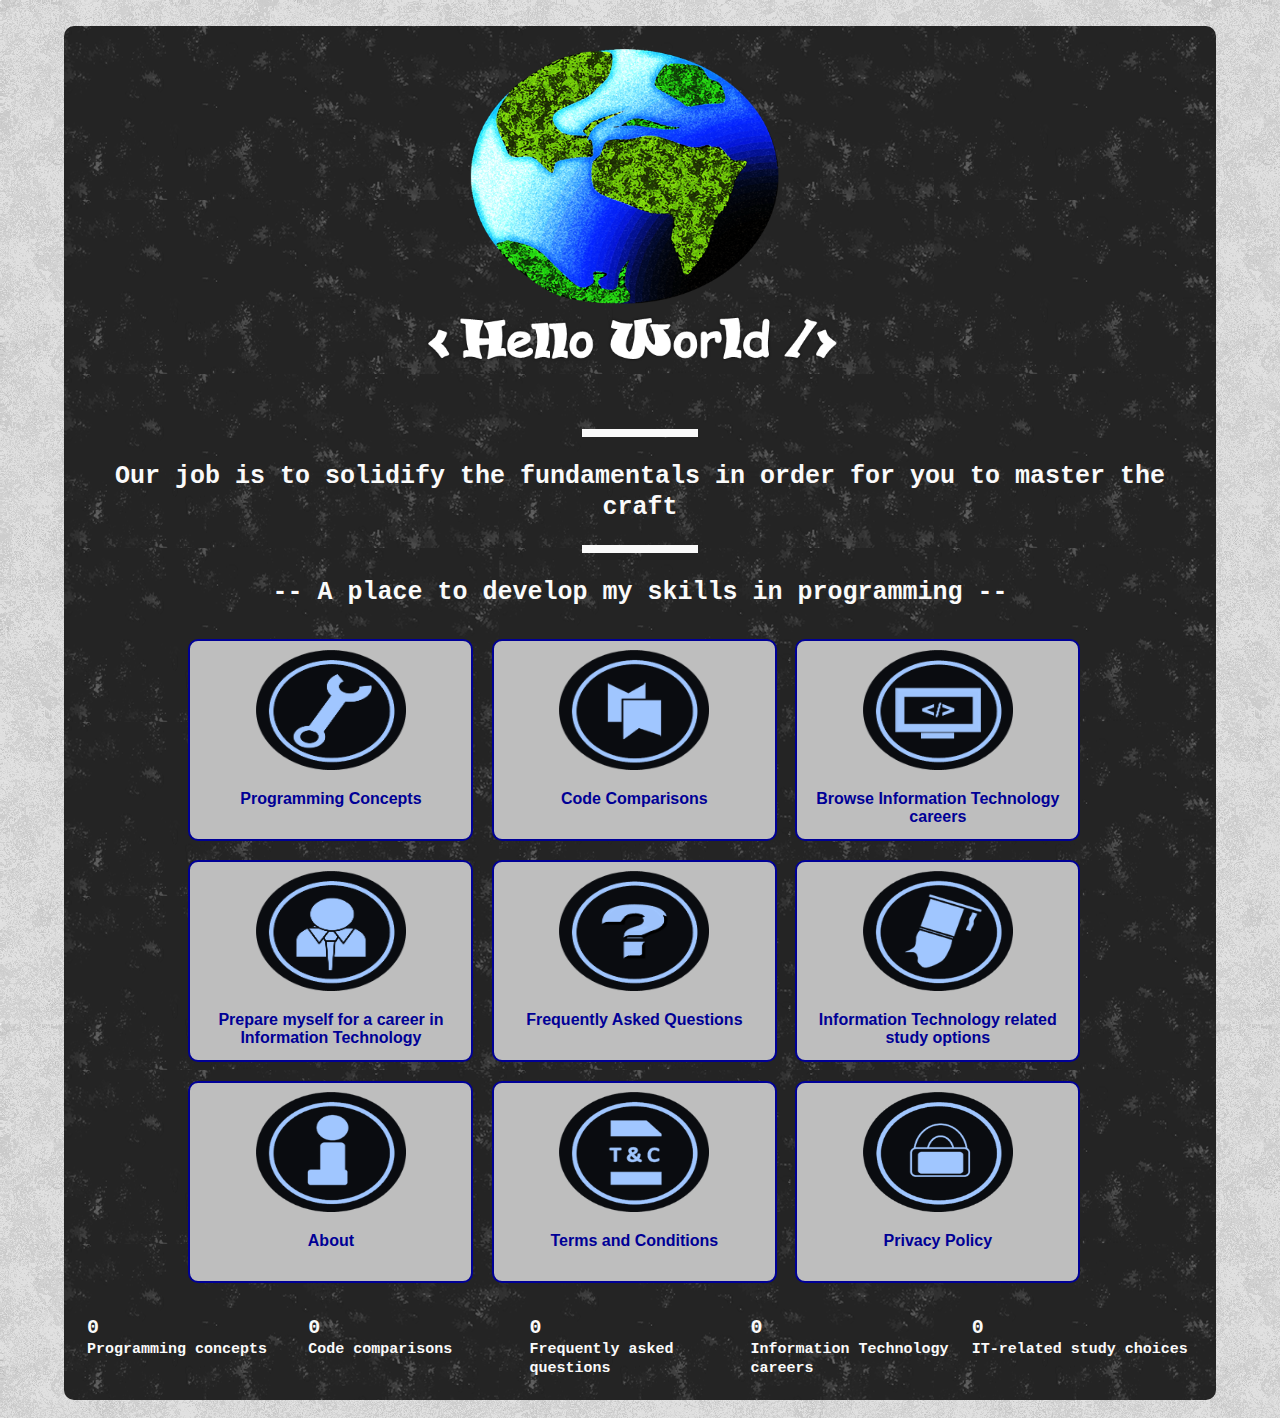
==== index.html @ cb1b7231 "code refactored" ====
<!DOCTYPE html>
<html lang="en">


<head>

	   <link id = "web_icon_id" rel='icon' type='image/png' href=''/>
	   <title id = "page_title_id"></title>
	  
	  <meta charset="utf-8"/>
	  <meta name="viewport" content="width=device-width, initial-scale=1"/>
	  
	<link rel="stylesheet" href="index.css"/>
	<link rel="stylesheet" href="components/footer/footer.css"/>
	<link rel="stylesheet" href="components/modal/modal.css"/>
	<link rel="stylesheet" href="components/header/header.css"/>

	<script src="images/imageSources.js" type="text/javascript"></script>
    <script src="index.js" type="text/javascript"></script>
	<script src ="components/footer/footer.js" type ="text/javascript"></script>
	<script src ="components/modal/modal.js" type ="text/javascript"></script>
	<script src ="components/header/header.js" type ="text/javascript"></script>
	
  
</head>

<body class = "index_body">


<div class = "home_page">
	<div class = "home_page_container">
		<div class = "home_page_heading">
			<img src = "images/website_logo.png" />
		</div>
		<div class = "horizontal_line"></div>
		<div class = "home_page_subheading">
			<code>Our job is to solidify the fundamentals in order for you to master the craft</code>
		</div>

		<div class = "horizontal_line"></div>
		<div class = "home_page_subheading">
			<code> -- A place to develop my skills in programming -- </code>	
		</div>

		<div class = "home_page_tabs_container">
			<div onclick="goToPage(page_index.programming_concepts,'')" class = "home_page_tab"><img src= "images/programming_concepts_icon.png"/><p id = "programming_concepts_id"><script>getPageName(page_index.programming_concepts,"programming_concepts_id");</script></p></div>
			<div onclick="goToPage(page_index.code_compare,'')" class = "home_page_tab"><img src= "images/code_compare_icon.png"/><p>Code Comparisons</p></div>
			<div onclick="goToPage(page_index.browse_information_technology_jobs,'')" class = "home_page_tab"><img src= "images/browse_IT_careers_icon.png"/><p id = "browse_IT_careers_id"><script>getPageName(page_index.browse_information_technology_jobs,"browse_IT_careers_id");</script></p></div>
			
		   <div onclick="goToPage(page_index.prepare_my_career,'')" class = "home_page_tab"><img src= "images/career_prepare_icon.png"/><p id = "career_prepare_id"><script>getPageName(page_index.prepare_my_career,"career_prepare_id");</script></p></div>
		   <div onclick="goToPage(page_index.frequently_asked_questions,'')" class = "home_page_tab"><img src= "images/faq_icon.png"/><p id = "faq_id"><script>getPageName(page_index.frequently_asked_questions,"faq_id");</script></p></div>
		   <div onclick="goToPage(page_index.about,'')" class = "home_page_tab"><img src= "images/IT_study_choices_icon.png"/><p id = "IT_study_choices_id"><script>getPageName(page_index.IT_study_choices,"IT_study_choices_id");</script></p></div>  
		  
		   <div onclick="goToPage(page_index.about,'')" class = "home_page_tab"><img src= "images/about_icon.png"/><p id = "about_id"><script>getPageName(page_index.about,"about_id");</script></p></div>
		   <div onclick="goToPage(page_index.prepare_my_career,'')" class = "home_page_tab"><img src= "images/terms_and_conditions_icon.png"/><p id = "terms_and_conditions_id"><script>getPageName(page_index.terms_and_conditions,"terms_and_conditions_id");</script></p></div>
		   <div onclick="goToPage(page_index.frequently_asked_questions,'')" class = "home_page_tab"><img src= "images/privacy_policy_icon.png"/><p id = "privacy_policy_id"><script>getPageName(page_index.privacy_policy,"privacy_policy_id");</script></p></div>
		  
		   
	   </div>
	   
	   <div class = "home_page_count">
			<div class = "home_page_count_container">
				<div class = "home_page_count_container_section_value"><code>0</code></div>
				<div class = "home_page_count_container_section"><code>Programming concepts</code></div>
			</div>
			<div class = "home_page_count_container">
				<div class = "home_page_count_container_section_value"><code>0</code></div>
				<div class = "home_page_count_container_section"><code>Code comparisons</code></div>
			</div>
			<div class = "home_page_count_container">
				<div class = "home_page_count_container_section_value"><code>0</code></div>
				<div class = "home_page_count_container_section"><code>Frequently asked questions</code></div>
			</div>
			<div class = "home_page_count_container">
				<div class = "home_page_count_container_section_value"><code>0</code></div>
				<div class = "home_page_count_container_section"><code>Information Technology careers</code></div>
			</div>

			<div class = "home_page_count_container">
				<div class = "home_page_count_container_section_value"><code>0</code></div>
				<div class = "home_page_count_container_section"><code>IT-related study choices</code></div>
			</div>
	   </div>
	</div>
	
	
</div>


	
	
</body>


</html>
---- index.css ----
:root{
    --light_color: rgb(250,250,250);
    --dark_grey: rgb(60,60,60);
  	--dark_grey_accent: rgb(40,40,40);
    --light_grey: rgb(190,190,190);
    --grey: grey;
    --dark_blue: rgb(0,0,150);
    --light_blue: rgb(64, 225, 247);
}
/* customize scrol bar */
::-webkit-scrollbar {
    width: 20px;
  }
  
  /* Track */
  ::-webkit-scrollbar-track {
    box-shadow: inset 0 0 5px var(--grey); 
    border-radius: 5px;
  }
   
  /* Handle */
  ::-webkit-scrollbar-thumb {
    background: var(--dark_grey);
    border-radius: 5px;
  }
  
  /* Handle on hover */
  ::-webkit-scrollbar-thumb:hover {
    background: var(--dark_grey_accent);
  }
  
body{
    background-image: url(images/website_background.png);
    font-family: Arial, Helvetica, sans-serif;
    margin: 0;
}

.content_area{
  margin-top: 250px;
  margin-bottom: 20px;
}

.home_page{
  width:100%;
  float: left;
}


.home_page_container{
  width: 90%;
  float: left;
  margin: 2%;
  margin-left: 5%;
  margin-right: 5%;
  border-radius: 10px;
  background-image: url(images/website_component_bakground.png);
  top: 1%;
}

.home_page_tabs_container{
  width: 80%;
  margin-left: 10%;
  margin-right: 10%;
  float: left;
}

.home_page_tab{
  width: 28.5%;
  height: 180px;
  float: left;
  margin: 1%;
  padding: 1%;
  cursor: pointer;
  border: 2px solid var(--dark_blue);
  border-radius: 10px;
  text-align: center;
  font-weight: 600;
  background-color: var(--light_grey); 
  color: var(--dark_blue);
}

.home_page_tab:hover{
  color: var(--light_grey);
  background-color: var(--dark_blue);
  border: 2px solid var(--light_grey);
}

.home_page_tab img{
  width: 150px;
  height: 120px;
}

.home_page_heading{
  font-family: Ravie,Arial;
  width: 96%;
  padding: 2%;
  font-size: 30px;
  float: left;
  text-align: center;
  color: var(--light_color);
}

.home_page_heading h1{
  margin-bottom: 0;
}

.home_page_heading img{
  width: 500px;
  height: 350px;
}

.home_page_subheading{
  font-family:'Comic Sans MS',Arial;
  width: 96%;
  padding: 2%;
  float: left;
  font-size:  25px;
  text-align: center;
  font-weight: 600;
  color: var(--light_color);
}

.horizontal_line{
  width: 10%;
  height: 8px;
  margin-left: 45%;
  margin-right: 45%;
  background-color: var(--light_color);
  float: left;
}

.home_page_count{
  width: 96%;
  padding: 2%;
  float: left;
  font-weight: 600;
  color: var(--light_color);
}

.home_page_count_container{
  float: left;
  width: 20%;
}

.home_page_count_container_section_value{
  width: 100%;
  float: left;
  text-align: left;
  font-size: 20px;
}

.home_page_count_container_section{
  width: 100%;
  float: left;
  font-size: 15px;
}


@media screen and (max-width: 1025px) {
  .home_page_heading{
    font-size: 15px;
  }

  .home_page_subheading{
    font-size: 18px;
  }

  .home_page_tab img{
    width: 90px;
    height: 60px;
  }

  .home_page_tab{
    height: 140px;
    font-size: 15px;
  }

  .home_page_tabs_container{
    width: 90%;
    margin-left: 5%;
    margin-right: 5%;
    float: left;
  }

  .home_page_count_container{
    float: left;
    width: 48%;
    margin-bottom: 2%;
  }

  .home_page_count_container_section_value{
    font-size: 20px;
  }
  
  .home_page_count_container_section{
    font-size: 15px;
  }

  .home_page_heading img{
    width: 400px;
    height: 250px;
  }
}

@media screen and (max-width: 770px) {
  .home_page_tabs_container{
    width: 80%;
    margin-left: 10%;
    margin-right: 10%;
  }
  .home_page_tab{
    width: 42%;
   }
}

@media screen and (max-width: 500px) {
  .home_page_tabs_container{
    width: 90%;
    margin-left: 5%;
    margin-right: 5%;
  }

  .home_page_tab{
   width: 43%;
   font-size: 13px;
  }

  .home_page_count_container{
    width: 98%;
  }

  .home_page_count_container_section,.home_page_count_container_section_value{
    text-align: center;
  }

  .home_page_heading img{
    width: 300px;
    height: 200px;
  }


}

@media screen and (max-width: 320px) {
  .home_page_heading img{
    width: 200px;
    height: 150px;
  }
}
---- components/footer/footer.css ----
.footer_container{
    width: 98%;
    float: left;
    padding: 1%;
    background-image: url(../../images/website_component_bakground.png);
}

.footer_container_tabs,.footer_container_company_name{
    width: 98%;
    float: left;
    padding: 1%;
}

.footer_container_company_name img{
    width: 400px;
    height: 250px;
}


.footer_container_tabs h3{
    color: var(--dark_blue);
    text-align: left;
}

.footer_section{
    width: 26%;
    margin: 1%;
    border: 2px solid var(--dark_blue);
    background-color: var(--light_color);
    color: var(--dark_blue);
    border-radius: 10px;
    height: 230px;
    float: left;
    padding: 2%;
}

.footer_container_tabs_link{
    width: 98%;
    float: left;
    text-align: left;
    margin-bottom: 2%;
    margin-top: 2%;
}

.footer_container_tabs a{
    color: var(--dark_blue);
    text-decoration: none;
    font-size: 15px;
    font-weight: 600;
}

.footer_container_tabs a:hover{
    color: var(--dark_grey);
}

.subscription_box{
    border-radius: 10px;
    width: 90%;
    float: left;
    color: var(--dark_blue);
    padding: 4%;
}

.subscription_box h3,.subscription_box input,.subscription_box button{
    float: left;
    width: 98%;
    margin: 1%;
    padding-top: 2%;
    padding-bottom: 2%;
    margin-top: 2%;
    margin-bottom: 2%;
}

.subscription_box input,.subscription_box button{
    font-size: 20px;
}

.subscription_box input{
    width: 93%;
    padding: 2%;
    border: 2px solid var(--dark_blue);
}

.subscription_box button{
    border-radius: 10px;
    background-color: var(--light_color);
    border: 2px solid var(--dark_blue);
    color: var(--dark_blue);
    font-weight: 600;
}

.subscription_box button:hover{
    color: var(--light_color);
    background-color: var(--dark_blue);
    cursor: pointer;
}




.footer_container_company_name{
    text-align: center;
    color: var(--light_color);
}

@media screen and (max-width: 1025px) {
    
    .subscription_box{
        width: 92%;
        margin-left: 2%;
    }

    .subscription_box input,.subscription_box button{
        font-size: 15px;
    }

    .footer_section{
        height: 250px;
    }

    

}

@media screen and (max-width: 769px) {
    .footer_section{
        width: 94%;
        height: auto;
    }

    
    .footer_container_tabs_link{
        text-align: center;
    }

    .footer_container_tabs h3{
        text-align: center;
    }


    .subscription_box{
        width: 85%;
        margin-left: 1%;
    }

    .subscription_box input,.subscription_box button{
        font-size: 15px;
    }

    .footer_container_company_name img{
        width: 250px;
        height: 150px;
    }
}

@media screen and (max-width: 300px) {
    .footer_container_company_name img{
        width: 120px;
        height: 90px;
    }
}
---- components/modal/modal.css ----
.modal_container_overlay{
    display: flex;
    justify-content: center;
    top: 0;
    bottom: 0;
    left: 0;
    right: 0;
    padding: 1%;
}

.modal_container{
    border-radius: 10px;
    padding: 2%;
    width: 40%;
    height: 35%;
    margin-top: 5%;
    background-image: url(../../images/website_component_bakground.png);
}

.modal_container_header,.modal_container_content,.modal_footer{
    float: left;
    width: 98%;
    padding: 1%;
    text-align: center;
    color: var(--light_color);
    padding-top: 3%;
    padding-bottom: 3%;
}

.modal_container_header{
    font-size: 20px;
    font-weight: 600;
    border-bottom: 1px solid var(--light_color);
}

.modal_container_content{
    font-size: 15px;
}

.modal_footer{
    display: flex;
    justify-content: center;
}

.modal_footer button{
    width: 80%;
    padding: 2%;
    border: 1px solid var(--dark_blue);
    border-radius: 10px;
    background-color: var(--light_color);
    font-weight: 600;
    font-size: 20px;
    color: var(--dark_blue);
}

.modal_footer button:hover{
    background-color: var(--dark_blue);
    color: var(--light_color);
    border: 1px solid var(--light_color);
    cursor: pointer;
}

@media screen and (max-width: 1025px) {
    .modal_container{
        width: 60%;
    }

}

@media screen and (max-width: 700px) {
    .modal_container{
        width: 90%;
    }

}
---- components/header/header.css ----
.header_container_empty{
    height: 100px;
	width: 100%;
	background-image: url(../../images/website_component_bakground.png);
}

.header{
    top: 0;
    position: fixed;
    width: 100%;
}

.header_container{
    width: 96%;
	margin: 1%;
    margin-top: 0;
	padding: 1%;
    display: flex;
	justify-content: center;
	align-items: center;
	text-align: center;
}

.header_container_outer,.header_container_inner{
    padding: 1%;
	background-color: var(--darker_blue);
	background-image: url(../../images/website_component_bakground.png);
	color: var(--light_color);
	border-radius: 10px;
	width: 50%;
}

.header_container_outer{
    margin-top: 10px;
}

.header_container_inner{
    margin: 1%;
	padding: 1%;
	width: 96%;
	border-radius: 10px;
	border: 2px solid var(--light_color);
   }

.header_container_inner h2{
    font-family: Ravie,Arial;
}

.header_container span{
    width: 30px;
	height: 30px;
	font-size: 20px;
}


.header_container_inner img{
    width: 70px;
    height: 60px;
    margin: 1%;
    cursor: pointer;
}


@media screen and (max-width: 1025px) {
    .header_container_outer{
        width: 60%;
    }

    .header_container span{
        font-size: 15px;
    }

    .header_container h2{
        font-size: 18px;
    }

}

@media screen and (max-width: 700px) {
    .header_container_outer{
        width: 90%;
    }

    .header_container_inner img{
        width: 50px;
        height: 40px;
    }

}
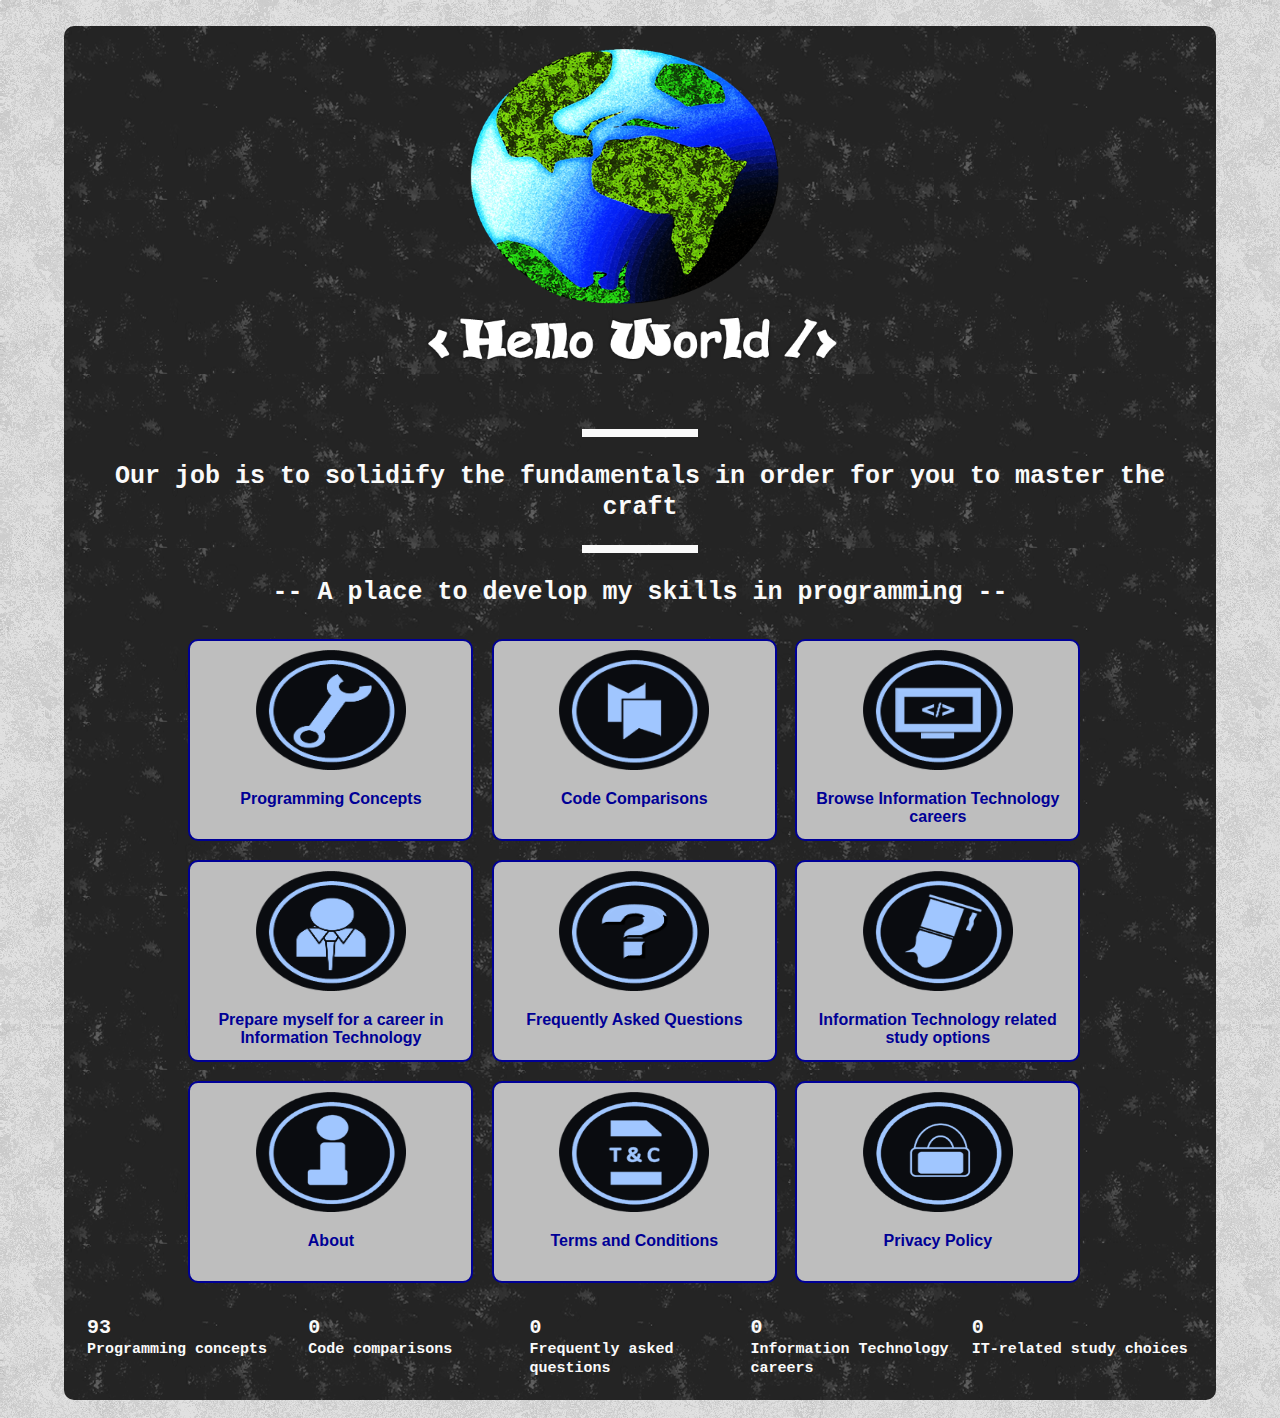
==== commit 0cbd6db8: "Created programming concept page and home page" ====
--- a/index.html
+++ b/index.html
@@ -20,6 +20,7 @@
 	<script src ="components/footer/footer.js" type ="text/javascript"></script>
 	<script src ="components/modal/modal.js" type ="text/javascript"></script>
 	<script src ="components/header/header.js" type ="text/javascript"></script>
+	<script src ="pages/programmingConcepts/programming_definitions.js" type ="text/javascript"></script>
 	
   
 </head>
@@ -49,7 +50,7 @@
 			
 		   <div onclick="goToPage(page_index.prepare_my_career,'')" class = "home_page_tab"><img src= "images/career_prepare_icon.png"/><p id = "career_prepare_id"><script>getPageName(page_index.prepare_my_career,"career_prepare_id");</script></p></div>
 		   <div onclick="goToPage(page_index.frequently_asked_questions,'')" class = "home_page_tab"><img src= "images/faq_icon.png"/><p id = "faq_id"><script>getPageName(page_index.frequently_asked_questions,"faq_id");</script></p></div>
-		   <div onclick="goToPage(page_index.about,'')" class = "home_page_tab"><img src= "images/IT_study_choices_icon.png"/><p id = "IT_study_choices_id"><script>getPageName(page_index.IT_study_choices,"IT_study_choices_id");</script></p></div>  
+		   <div onclick="goToPage(page_index.IT_study_choices,'')" class = "home_page_tab"><img src= "images/IT_study_choices_icon.png"/><p id = "IT_study_choices_id"><script>getPageName(page_index.IT_study_choices,"IT_study_choices_id");</script></p></div>  
 		  
 		   <div onclick="goToPage(page_index.about,'')" class = "home_page_tab"><img src= "images/about_icon.png"/><p id = "about_id"><script>getPageName(page_index.about,"about_id");</script></p></div>
 		   <div onclick="goToPage(page_index.prepare_my_career,'')" class = "home_page_tab"><img src= "images/terms_and_conditions_icon.png"/><p id = "terms_and_conditions_id"><script>getPageName(page_index.terms_and_conditions,"terms_and_conditions_id");</script></p></div>
@@ -60,7 +61,7 @@
 	   
 	   <div class = "home_page_count">
 			<div class = "home_page_count_container">
-				<div class = "home_page_count_container_section_value"><code>0</code></div>
+				<div class = "home_page_count_container_section_value"><code id = "count_programming_concepts">0</code></div>
 				<div class = "home_page_count_container_section"><code>Programming concepts</code></div>
 			</div>
 			<div class = "home_page_count_container">
@@ -91,5 +92,8 @@
 	
 </body>
 
+<script>
+	startup_index();
+</script>
 
 </html>
--- a/index.css
+++ b/index.css
@@ -6,6 +6,7 @@
     --grey: grey;
     --dark_blue: rgb(0,0,150);
     --light_blue: rgb(64, 225, 247);
+    --red: rgb(200,0,0);
 }
 /* customize scrol bar */
 ::-webkit-scrollbar {
@@ -36,8 +37,34 @@
 }
 
 .content_area{
-  margin-top: 250px;
+  margin-top: 130px;
   margin-bottom: 20px;
+}
+
+.content_area h2,.content_area p{
+  margin: 2%;
+  font-weight: 600;
+  color: var(--light_color);
+}
+
+.content_area p{
+  color: var(--dark_blue);
+  padding: 2%;
+  border-radius: 10px;
+  border-left: 1px solid var(--dark_blue);
+  float: left;
+}
+
+.content_area h2{
+  background-image: url(images/website_component_bakground.png);
+  border-radius: 10px;
+  width: 40vw;
+  text-align: center;
+  padding-top: 2%;
+  padding-bottom: 2%;
+  margin-left: 30vw;
+  margin-right: 30vw;
+  float: left;
 }
 
 .home_page{
@@ -200,6 +227,10 @@
     width: 400px;
     height: 250px;
   }
+
+  .content_area{
+    margin-top: 120px;
+  }
 }
 
 @media screen and (max-width: 770px) {
@@ -211,6 +242,23 @@
   .home_page_tab{
     width: 42%;
    }
+   .content_area h2,.content_area p{
+    font-size: 15px;
+  }
+
+  .content_area p{
+    margin-bottom: 30px;
+  }
+
+  .content_area h2{
+    width: 96%;
+    margin-left: 1%;
+    margin-right: 1%;
+  }
+
+
+
+  
 }
 
 @media screen and (max-width: 500px) {
@@ -239,6 +287,7 @@
   }
 
 
+
 }
 
 @media screen and (max-width: 320px) {
--- a/components/footer/footer.css
+++ b/components/footer/footer.css
@@ -29,9 +29,13 @@
     background-color: var(--light_color);
     color: var(--dark_blue);
     border-radius: 10px;
-    height: 230px;
+    height: 290px;
     float: left;
     padding: 2%;
+}
+
+.footer_section h3{
+    color: var(--dark_grey_accent);
 }
 
 .footer_container_tabs_link{
@@ -59,6 +63,13 @@
     float: left;
     color: var(--dark_blue);
     padding: 4%;
+}
+
+.subscription_box p{
+    font-weight: 600;
+    font-size: 15px;
+    margin-top: 10px;
+    float: left;
 }
 
 .subscription_box h3,.subscription_box input,.subscription_box button{
@@ -115,7 +126,7 @@
     }
 
     .footer_section{
-        height: 250px;
+        height: 300px;
     }
 
     
--- a/components/header/header.css
+++ b/components/header/header.css
@@ -1,14 +1,46 @@
 .header_container_empty{
-    height: 100px;
+    height: auto;
 	width: 100%;
-	background-image: url(../../images/website_component_bakground.png);
+	margin-top: 0;
+    text-align: center;
+    float: left;
+    
 }
+
+.header_container_empty h3{
+    margin: 0;
+    padding: 1%;
+    font-family: Ravie,Arial;
+    color: var(--light_color);
+    width: 48%;
+    float: left;
+    font-size: 30px;
+}
+
+.header_container_empty_img{
+    width: 48%;
+    float: left;
+    text-align: left;
+}
+
 
 .header{
     top: 0;
     position: fixed;
     width: 100%;
+    background-image: url(../../images/website_component_bakground.png);
+    z-index: 20;
 }
+
+.subheader{
+    width: 96%;
+    float: left;
+    font-size: 20px;
+    margin: 1%;
+    font-weight: 600;
+    color: var(--light_color);
+}
+
 
 .header_container{
     width: 96%;
@@ -53,11 +85,12 @@
 }
 
 
-.header_container_inner img{
+.header_container_empty img{
     width: 70px;
     height: 60px;
-    margin: 1%;
     cursor: pointer;
+    margin-left: 1%;
+    margin-right: 1%;
 }
 
 
@@ -70,7 +103,11 @@
         font-size: 15px;
     }
 
-    .header_container h2{
+    .header_container_empty h3{
+        font-size: 25px;
+    }
+
+    .subheader{
         font-size: 18px;
     }
 
@@ -81,9 +118,17 @@
         width: 90%;
     }
 
-    .header_container_inner img{
+    .header_container_empty img{
         width: 50px;
         height: 40px;
     }
 
+    .subheader{
+        font-size: 15px;
+    }
+
+    .header_container_empty h3{
+        font-size: 15px;
+    }
+
 }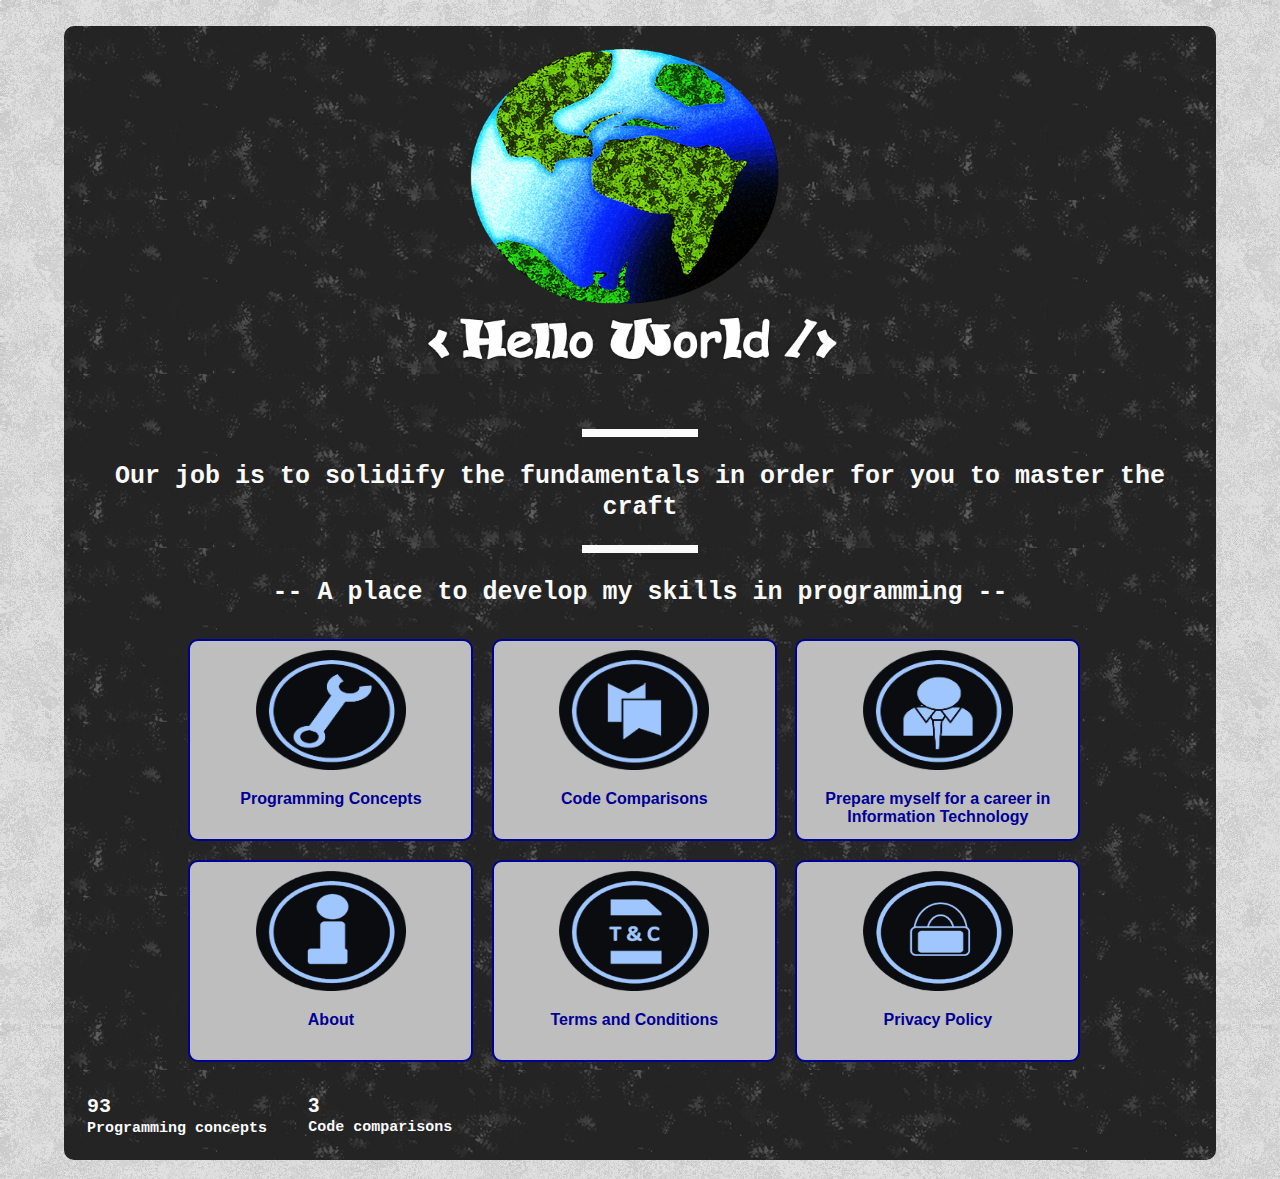
==== commit a5ed917f: "Create code comparison page" ====
--- a/index.html
+++ b/index.html
@@ -21,6 +21,7 @@
 	<script src ="components/modal/modal.js" type ="text/javascript"></script>
 	<script src ="components/header/header.js" type ="text/javascript"></script>
 	<script src ="pages/programmingConcepts/programming_definitions.js" type ="text/javascript"></script>
+	<script src ="pages/codeCompare/codeCompare.js" type ="text/javascript"></script>
 	
   
 </head>
@@ -46,12 +47,8 @@
 		<div class = "home_page_tabs_container">
 			<div onclick="goToPage(page_index.programming_concepts,'')" class = "home_page_tab"><img src= "images/programming_concepts_icon.png"/><p id = "programming_concepts_id"><script>getPageName(page_index.programming_concepts,"programming_concepts_id");</script></p></div>
 			<div onclick="goToPage(page_index.code_compare,'')" class = "home_page_tab"><img src= "images/code_compare_icon.png"/><p>Code Comparisons</p></div>
-			<div onclick="goToPage(page_index.browse_information_technology_jobs,'')" class = "home_page_tab"><img src= "images/browse_IT_careers_icon.png"/><p id = "browse_IT_careers_id"><script>getPageName(page_index.browse_information_technology_jobs,"browse_IT_careers_id");</script></p></div>
-			
-		   <div onclick="goToPage(page_index.prepare_my_career,'')" class = "home_page_tab"><img src= "images/career_prepare_icon.png"/><p id = "career_prepare_id"><script>getPageName(page_index.prepare_my_career,"career_prepare_id");</script></p></div>
-		   <div onclick="goToPage(page_index.frequently_asked_questions,'')" class = "home_page_tab"><img src= "images/faq_icon.png"/><p id = "faq_id"><script>getPageName(page_index.frequently_asked_questions,"faq_id");</script></p></div>
-		   <div onclick="goToPage(page_index.IT_study_choices,'')" class = "home_page_tab"><img src= "images/IT_study_choices_icon.png"/><p id = "IT_study_choices_id"><script>getPageName(page_index.IT_study_choices,"IT_study_choices_id");</script></p></div>  
-		  
+			<div onclick="goToPage(page_index.prepare_my_career,'')" class = "home_page_tab"><img src= "images/career_prepare_icon.png"/><p id = "career_prepare_id"><script>getPageName(page_index.prepare_my_career,"career_prepare_id");</script></p></div>
+		   
 		   <div onclick="goToPage(page_index.about,'')" class = "home_page_tab"><img src= "images/about_icon.png"/><p id = "about_id"><script>getPageName(page_index.about,"about_id");</script></p></div>
 		   <div onclick="goToPage(page_index.prepare_my_career,'')" class = "home_page_tab"><img src= "images/terms_and_conditions_icon.png"/><p id = "terms_and_conditions_id"><script>getPageName(page_index.terms_and_conditions,"terms_and_conditions_id");</script></p></div>
 		   <div onclick="goToPage(page_index.frequently_asked_questions,'')" class = "home_page_tab"><img src= "images/privacy_policy_icon.png"/><p id = "privacy_policy_id"><script>getPageName(page_index.privacy_policy,"privacy_policy_id");</script></p></div>
@@ -65,22 +62,10 @@
 				<div class = "home_page_count_container_section"><code>Programming concepts</code></div>
 			</div>
 			<div class = "home_page_count_container">
-				<div class = "home_page_count_container_section_value"><code>0</code></div>
+				<div class = "home_page_count_container_section_value" id = "count_compare_code_concepts"><code>0</code></div>
 				<div class = "home_page_count_container_section"><code>Code comparisons</code></div>
 			</div>
-			<div class = "home_page_count_container">
-				<div class = "home_page_count_container_section_value"><code>0</code></div>
-				<div class = "home_page_count_container_section"><code>Frequently asked questions</code></div>
-			</div>
-			<div class = "home_page_count_container">
-				<div class = "home_page_count_container_section_value"><code>0</code></div>
-				<div class = "home_page_count_container_section"><code>Information Technology careers</code></div>
-			</div>
-
-			<div class = "home_page_count_container">
-				<div class = "home_page_count_container_section_value"><code>0</code></div>
-				<div class = "home_page_count_container_section"><code>IT-related study choices</code></div>
-			</div>
+			
 	   </div>
 	</div>
 	
--- a/index.css
+++ b/index.css
@@ -39,6 +39,8 @@
 .content_area{
   margin-top: 130px;
   margin-bottom: 20px;
+  width: 100%;
+  float: left;
 }
 
 .content_area h2,.content_area p{
@@ -62,8 +64,8 @@
   text-align: center;
   padding-top: 2%;
   padding-bottom: 2%;
-  margin-left: 30vw;
-  margin-right: 30vw;
+  margin-left: 1vw;
+  margin-right: 54vw;
   float: left;
 }
 
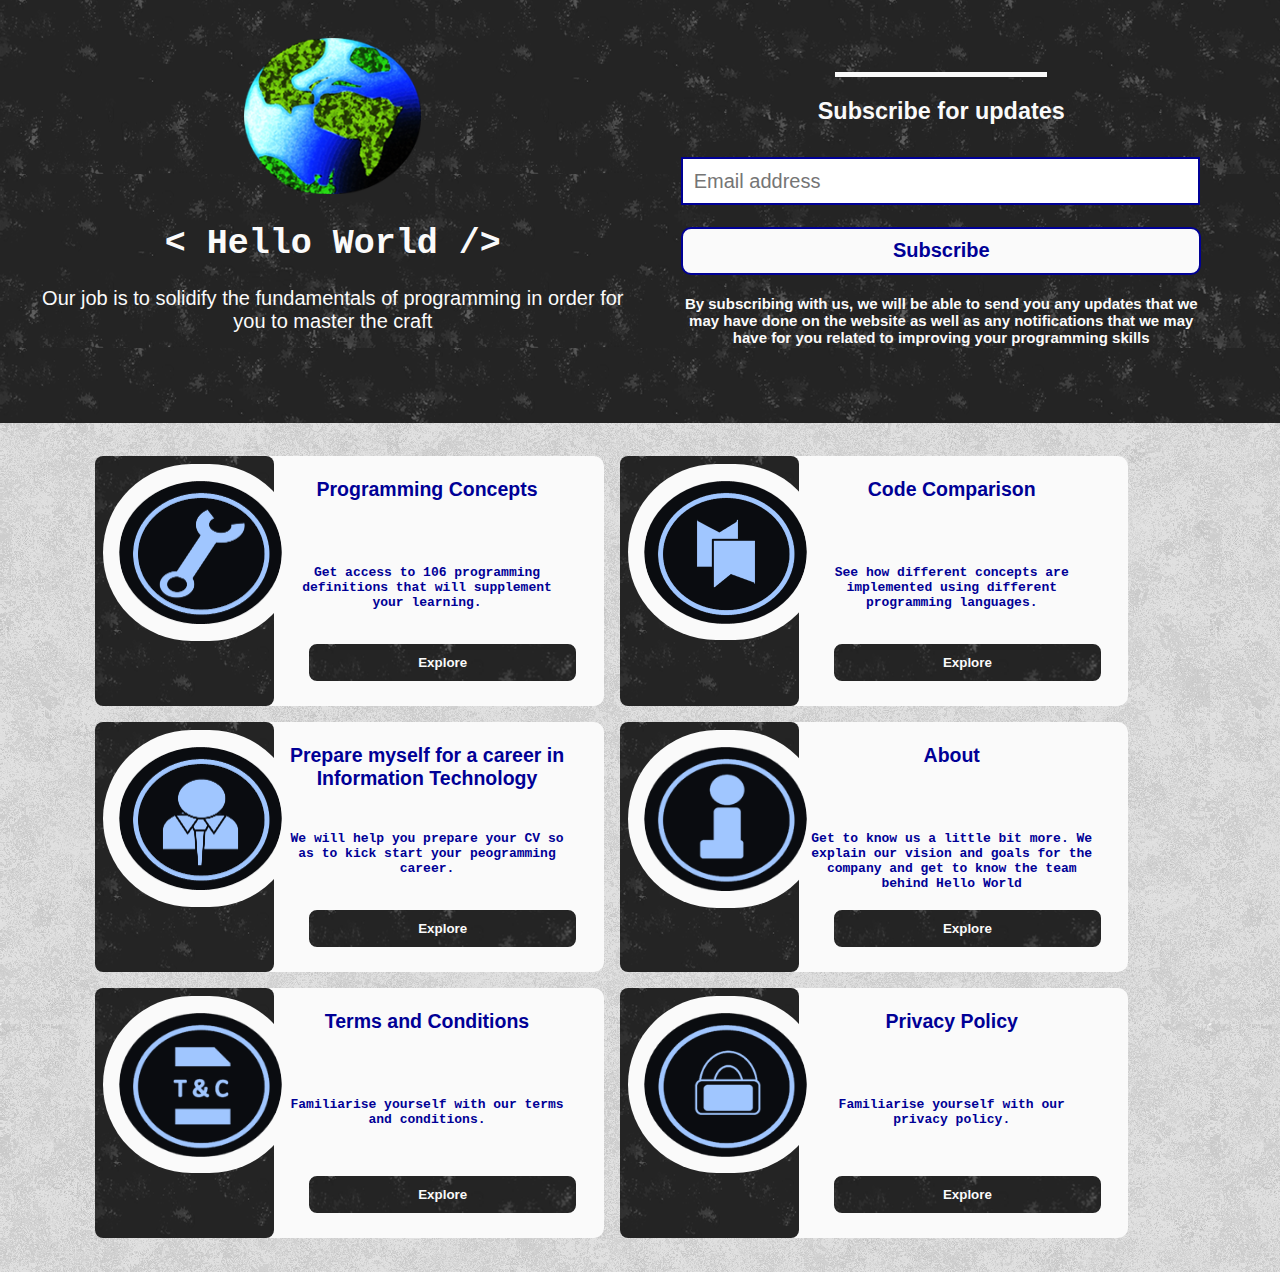
==== commit a3c28de9: "Updated home page and added extra programming concepts" ====
--- a/index.html
+++ b/index.html
@@ -14,12 +14,15 @@
 	<link rel="stylesheet" href="components/footer/footer.css"/>
 	<link rel="stylesheet" href="components/modal/modal.css"/>
 	<link rel="stylesheet" href="components/header/header.css"/>
+	<link rel="stylesheet" href="components/card/card.css"/>
 
 	<script src="images/imageSources.js" type="text/javascript"></script>
     <script src="index.js" type="text/javascript"></script>
 	<script src ="components/footer/footer.js" type ="text/javascript"></script>
 	<script src ="components/modal/modal.js" type ="text/javascript"></script>
 	<script src ="components/header/header.js" type ="text/javascript"></script>
+	<script src ="components/navigation/navigation.js" type ="text/javascript"></script>
+	<script src ="components/card/card.js" type ="text/javascript"></script>
 	<script src ="pages/programmingConcepts/programming_definitions.js" type ="text/javascript"></script>
 	<script src ="pages/codeCompare/codeCompare.js" type ="text/javascript"></script>
 	
@@ -30,43 +33,124 @@
 
 
 <div class = "home_page">
+	<div class = "home_page_header">
+		<div class = "home_page_header_section">
+			<img src = "images/website_icon.png" />
+			<h1> <code> < Hello World /> </code> </h1>
+			<p>Our job is to solidify the fundamentals of programming in order for you to master the craft</p>
+			<button 
+				class = "mobile_button"
+				onclick="navigation_modal('open','subscription_box_mobile')"
+			>
+				Subscribe for updates
+			</button>
+		</div>
+		<div class = "home_page_header_section" id = "subscription_box_id">
+			<div class = 'subscription_box'>
+				<div class = "horizontal_line"></div>
+				<h3>Subscribe for updates</h3>
+				
+				<input type = 'text' placeholder = 'Email address' />
+				<button>
+					Subscribe
+				</button>
+				<p>By subscribing with us, we will be able to send you any updates that we may have done on the website as well as any notifications that we may have for you related to improving your programming skills</p>
+			 </div>
+		</div>
+	</div>
+	<div id = "subscription_box_mobile" class = 'subscription_box hide'>
+		<div class = "horizontal_line"></div>
+		<h3>Subscribe for updates</h3>
+		
+		<input type = 'text' placeholder = 'Email address' />
+		<button>Subscribe</button>
+		<button
+			onclick="navigation_modal('close','subscription_box_mobile')"
+		>
+			close
+		</button>
+		<p>By subscribing with us, we will be able to send you any updates that we may have done on the website as well as any notifications that we may have for you related to improving your programming skills</p>
+	 </div>
 	<div class = "home_page_container">
-		<div class = "home_page_heading">
-			<img src = "images/website_logo.png" />
-		</div>
-		<div class = "horizontal_line"></div>
-		<div class = "home_page_subheading">
-			<code>Our job is to solidify the fundamentals in order for you to master the craft</code>
+		
+		<div class = "home_page_tabs_container">
+		 <div id = "programming_concepts_tab_id">
+			<script>
+						openNavigation(
+								"programming_concepts_tab_id",
+								"<h2>"+getPageName(page_index.programming_concepts)+"<h2>",
+								"<p>Get access to " + programming_concepts.length +" programming definitions that will supplement your learning.</p>",
+								"images/programming_concepts_icon.png",
+								page_index.programming_concepts
+						 );
+			</script>
+	   </div>
+
+	   <div id = "code_compare_tab_id">
+			<script>
+						openNavigation(
+								"code_compare_tab_id",
+								"<h2>"+getPageName(page_index.code_compare)+"<h2>",
+								"<p>See how different concepts are implemented using different programming languages.</p>",
+								"images/code_compare_icon.png",
+								page_index.code_compare
+						);
+			</script>
 		</div>
 
-		<div class = "horizontal_line"></div>
-		<div class = "home_page_subheading">
-			<code> -- A place to develop my skills in programming -- </code>	
+		<div id = "prepare_my_career_tab_id">
+			<script>
+						openNavigation(
+								"prepare_my_career_tab_id",
+								"<h2>"+getPageName(page_index.prepare_my_career)+"<h2>",
+								"<p>We will help you prepare your CV so as to kick start your peogramming career.</p>",
+								"images/career_prepare_icon.png",
+								page_index.prepare_my_career
+						);
+			</script>
 		</div>
 
-		<div class = "home_page_tabs_container">
-			<div onclick="goToPage(page_index.programming_concepts,'')" class = "home_page_tab"><img src= "images/programming_concepts_icon.png"/><p id = "programming_concepts_id"><script>getPageName(page_index.programming_concepts,"programming_concepts_id");</script></p></div>
-			<div onclick="goToPage(page_index.code_compare,'')" class = "home_page_tab"><img src= "images/code_compare_icon.png"/><p>Code Comparisons</p></div>
-			<div onclick="goToPage(page_index.prepare_my_career,'')" class = "home_page_tab"><img src= "images/career_prepare_icon.png"/><p id = "career_prepare_id"><script>getPageName(page_index.prepare_my_career,"career_prepare_id");</script></p></div>
-		   
-		   <div onclick="goToPage(page_index.about,'')" class = "home_page_tab"><img src= "images/about_icon.png"/><p id = "about_id"><script>getPageName(page_index.about,"about_id");</script></p></div>
-		   <div onclick="goToPage(page_index.prepare_my_career,'')" class = "home_page_tab"><img src= "images/terms_and_conditions_icon.png"/><p id = "terms_and_conditions_id"><script>getPageName(page_index.terms_and_conditions,"terms_and_conditions_id");</script></p></div>
-		   <div onclick="goToPage(page_index.frequently_asked_questions,'')" class = "home_page_tab"><img src= "images/privacy_policy_icon.png"/><p id = "privacy_policy_id"><script>getPageName(page_index.privacy_policy,"privacy_policy_id");</script></p></div>
-		  
+		<div id = "about_tab_id">
+			<script>
+						openNavigation(
+								"about_tab_id",
+								"<h2>"+getPageName(page_index.about)+"<h2>",
+								"<p>Get to know us a little bit more. We explain our vision and goals for the company and get to know the team behind Hello World</p>",
+								"images/about_icon.png",
+								page_index.about
+						);
+			</script>
+		</div>
+
+		<div id = "terms_and_conditions_tab_id">
+			<script>
+						openNavigation(
+								"terms_and_conditions_tab_id",
+								"<h2>"+getPageName(page_index.terms_and_conditions)+"<h2>",
+								"<p>Familiarise yourself with our terms and conditions.</p>",
+								"images/terms_and_conditions_icon.png",
+								page_index.terms_and_conditions
+						);
+			</script>
+		</div>
+
+		<div id = "privacy_policy_tab_id">
+			<script>
+						openNavigation(
+								"privacy_policy_tab_id",
+								"<h2>"+getPageName(page_index.privacy_policy)+"<h2>",
+								"<p>Familiarise yourself with our privacy policy.</p>",
+								"images/privacy_policy_icon.png",
+								page_index.privacy_policy
+						);
+			</script>
+		</div>
+
+
 		   
 	   </div>
 	   
-	   <div class = "home_page_count">
-			<div class = "home_page_count_container">
-				<div class = "home_page_count_container_section_value"><code id = "count_programming_concepts">0</code></div>
-				<div class = "home_page_count_container_section"><code>Programming concepts</code></div>
-			</div>
-			<div class = "home_page_count_container">
-				<div class = "home_page_count_container_section_value" id = "count_compare_code_concepts"><code>0</code></div>
-				<div class = "home_page_count_container_section"><code>Code comparisons</code></div>
-			</div>
-			
-	   </div>
+	  
 	</div>
 	
 	
--- a/index.css
+++ b/index.css
@@ -7,6 +7,7 @@
     --dark_blue: rgb(0,0,150);
     --light_blue: rgb(64, 225, 247);
     --red: rgb(200,0,0);
+    --green: rgb(0,150,0);
 }
 /* customize scrol bar */
 ::-webkit-scrollbar {
@@ -74,6 +75,81 @@
   float: left;
 }
 
+.home_page_header{
+  width: 96%;
+  padding: 2%;
+  background-image: url(images/website_component_bakground.png);
+  float: left;
+}
+
+.home_page_header_section{
+  width: 48%;
+  float: left;
+  margin: 1%;
+  text-align: center;
+  color: var(--light_color);
+}
+
+.home_page_header_section .subscription_box .horizontal_line{
+   background-color: var(--light_color);
+   margin-left: 30%;
+   margin-right: 30%;
+   width: 40%;
+}
+
+.home_page_header_section h1{
+    font-size: 35px;
+}
+
+.home_page_header_section img{
+  width: 30%;
+}
+
+.home_page_header_section p{
+  font-size: 20px;
+}
+
+#subscription_box_mobile{
+  position: fixed;
+  margin-left: 12%;
+  margin-right: 15%;
+  margin-top: 15%;
+  width: 70%;
+  background-color: var(--light_color);
+  border: 2px solid var(--dark_blue);
+}
+
+.hide{
+  display: none;
+}
+
+#subscription_box_mobile button{
+  background-color: var(--dark_blue);
+  color: var(--light_color);
+}
+
+.mobile_button{
+  width: 50%;
+  margin-left: 25%;
+  margin-right: 25%;
+  padding-top: 2%;
+  padding-bottom: 2%;
+  border-radius: 10px;
+  background-color: var(--light_color);
+  border: 2px solid var(--dark_blue);
+  color: var(--dark_blue);
+  font-weight: 600;
+  display: none;
+}
+
+.home_page_header_section button:hover{
+  background-color: var(--dark_blue);
+  background-image: url(images/website_component_bakground.png);
+  border: 2px solid var(--light_color);
+  color: var(--light_color);
+  cursor: pointer;
+}
+
 
 .home_page_container{
   width: 90%;
@@ -81,15 +157,13 @@
   margin: 2%;
   margin-left: 5%;
   margin-right: 5%;
-  border-radius: 10px;
-  background-image: url(images/website_component_bakground.png);
   top: 1%;
 }
 
 .home_page_tabs_container{
-  width: 80%;
-  margin-left: 10%;
-  margin-right: 10%;
+  width: 96%;
+  margin-left: 2%;
+  margin-right: 2%;
   float: left;
 }
 
@@ -104,8 +178,8 @@
   border-radius: 10px;
   text-align: center;
   font-weight: 600;
-  background-color: var(--light_grey); 
-  color: var(--dark_blue);
+  background-color: var(--grey); 
+  color: var(--light_color);
 }
 
 .home_page_tab:hover{
@@ -113,6 +187,8 @@
   background-color: var(--dark_blue);
   border: 2px solid var(--light_grey);
 }
+
+
 
 .home_page_tab img{
   width: 150px;
@@ -150,12 +226,11 @@
 }
 
 .horizontal_line{
-  width: 10%;
-  height: 8px;
-  margin-left: 45%;
-  margin-right: 45%;
-  background-color: var(--light_color);
-  float: left;
+  width: 20%;
+  height: 5px;
+  background-color: var(--dark_blue);
+  float: left;
+  margin-top: 2%;
 }
 
 .home_page_count{
@@ -163,7 +238,7 @@
   padding: 2%;
   float: left;
   font-weight: 600;
-  color: var(--light_color);
+  color: var(--dark_blue);
 }
 
 .home_page_count_container{
@@ -175,17 +250,28 @@
   width: 100%;
   float: left;
   text-align: left;
-  font-size: 20px;
+  font-size: 25px;
 }
 
 .home_page_count_container_section{
   width: 100%;
   float: left;
-  font-size: 15px;
+  font-size: 20px;
+}
+
+.home_page_header_section .subscription_box{
+  color: var(--light_color);
+  font-size: 20px;
 }
 
 
 @media screen and (max-width: 1025px) {
+  .home_page_container{
+    width: 96%;
+    margin-left: 2%;
+    margin-right: 2%;
+  }
+
   .home_page_heading{
     font-size: 15px;
   }
@@ -205,10 +291,9 @@
   }
 
   .home_page_tabs_container{
-    width: 90%;
-    margin-left: 5%;
-    margin-right: 5%;
-    float: left;
+    width: 98%;
+    margin-left: 1%;
+    margin-right: 1%;
   }
 
   .home_page_count_container{
@@ -236,11 +321,7 @@
 }
 
 @media screen and (max-width: 770px) {
-  .home_page_tabs_container{
-    width: 80%;
-    margin-left: 10%;
-    margin-right: 10%;
-  }
+  
   .home_page_tab{
     width: 42%;
    }
@@ -258,6 +339,18 @@
     margin-right: 1%;
   }
 
+  #subscription_box_id{
+    display: none;
+  }
+
+  .home_page_header_section{
+    width: 98%;
+  }
+
+  .mobile_button{
+    display: block;
+  }
+
 
 
   
@@ -270,6 +363,14 @@
     margin-right: 5%;
   }
 
+  .home_page_header_section h1{
+    font-size: 25px;
+ }
+
+ .home_page_header_section p{
+   font-size: 15px;
+ }
+
   .home_page_tab{
    width: 43%;
    font-size: 13px;
@@ -288,6 +389,18 @@
     height: 200px;
   }
 
+  .home_page_header_section button{
+    width: 80%;
+    margin-left: 10%;
+    margin-right: 10%;
+  }
+
+  #subscription_box_mobile{
+    margin-top: 40%;
+    width: 80%;
+    margin-left: 5%;
+    margin-right: 5%;
+  }
 
 
 }
--- a/components/footer/footer.css
+++ b/components/footer/footer.css
@@ -12,7 +12,7 @@
 }
 
 .footer_container_company_name img{
-    width: 400px;
+    width: 300px;
     height: 250px;
 }
 
--- a/components/header/header.css
+++ b/components/header/header.css
@@ -10,7 +10,7 @@
 .header_container_empty h3{
     margin: 0;
     padding: 1%;
-    font-family: Ravie,Arial;
+    font-family: Arial;
     color: var(--light_color);
     width: 48%;
     float: left;
--- a/components/card/card.css
+++ b/components/card/card.css
@@ -0,0 +1,112 @@
+.card_container{
+    width: 46%;
+    margin: 8px;
+    float: left;
+    border-radius: 10px;
+    background-color: var(--light_color);
+    height: 250px;
+}
+
+.card_container_img{
+    width: 32%;
+    float: left;
+    padding: 8px;
+    height: 234px;
+    background-image: url(../../images/website_component_bakground.png);
+    border-radius: 8px;
+}
+
+.card_container_img img{
+    width: 100%;
+    background-color: var(--light_color);
+    padding: 10%;
+    border-radius: 120px;
+}
+
+.card_container_info{
+    width: 56%;
+    float: left;
+    padding: 1%;
+}
+
+.card_container_info_section{
+    width: 100%;
+    float: left;
+    color: var(--dark_blue);
+    height: 90px;
+    text-align: center;
+    padding-left: 2%;
+    font-weight: 600;
+}
+
+
+.card_container_info_section{
+    font-size: 13px;
+}
+
+.card_container_info_section h2{
+    margin-bottom: 0;
+}
+
+.card_container_info button{
+    width: 95%;
+    margin-right: 10%;
+    margin-left: 10%;
+    padding-top: 4%;
+    padding-bottom: 4%;
+    border-radius: 10px;
+    background-color: var(--dark_blue);
+    background-image: url(../../images/website_component_bakground.png);
+    border: 2px solid var(--light_color);
+    color: var(--light_color);
+    font-weight: 600;
+}
+
+.card_container_info button:hover{
+    cursor: pointer;
+    color: var(--light_blue);
+    border: 2px solid var(--light_blue);
+}
+
+
+@media screen and (max-width: 1023px) {
+    .card_container_info_section h2{
+        font-size: 16px;
+    }
+}
+
+@media screen and (max-width: 700px) {
+    .card_container{
+        width: 80%;
+        margin-left: 10%;
+        margin-right: 10%;
+        height: 250px;
+    }
+
+    
+}
+
+@media screen and (max-width: 500px) {
+    .card_container{
+        width: 96%;
+        margin-left: 2%;
+        margin-right: 2%;
+    }
+
+    
+}
+
+@media screen and (max-width: 370px) {
+    .card_container{
+        height: 300px;
+    }
+
+    .card_container_img{
+        height: 284px;
+    }
+    
+    .card_container_info_section{
+       height: 120px;
+    }
+    
+}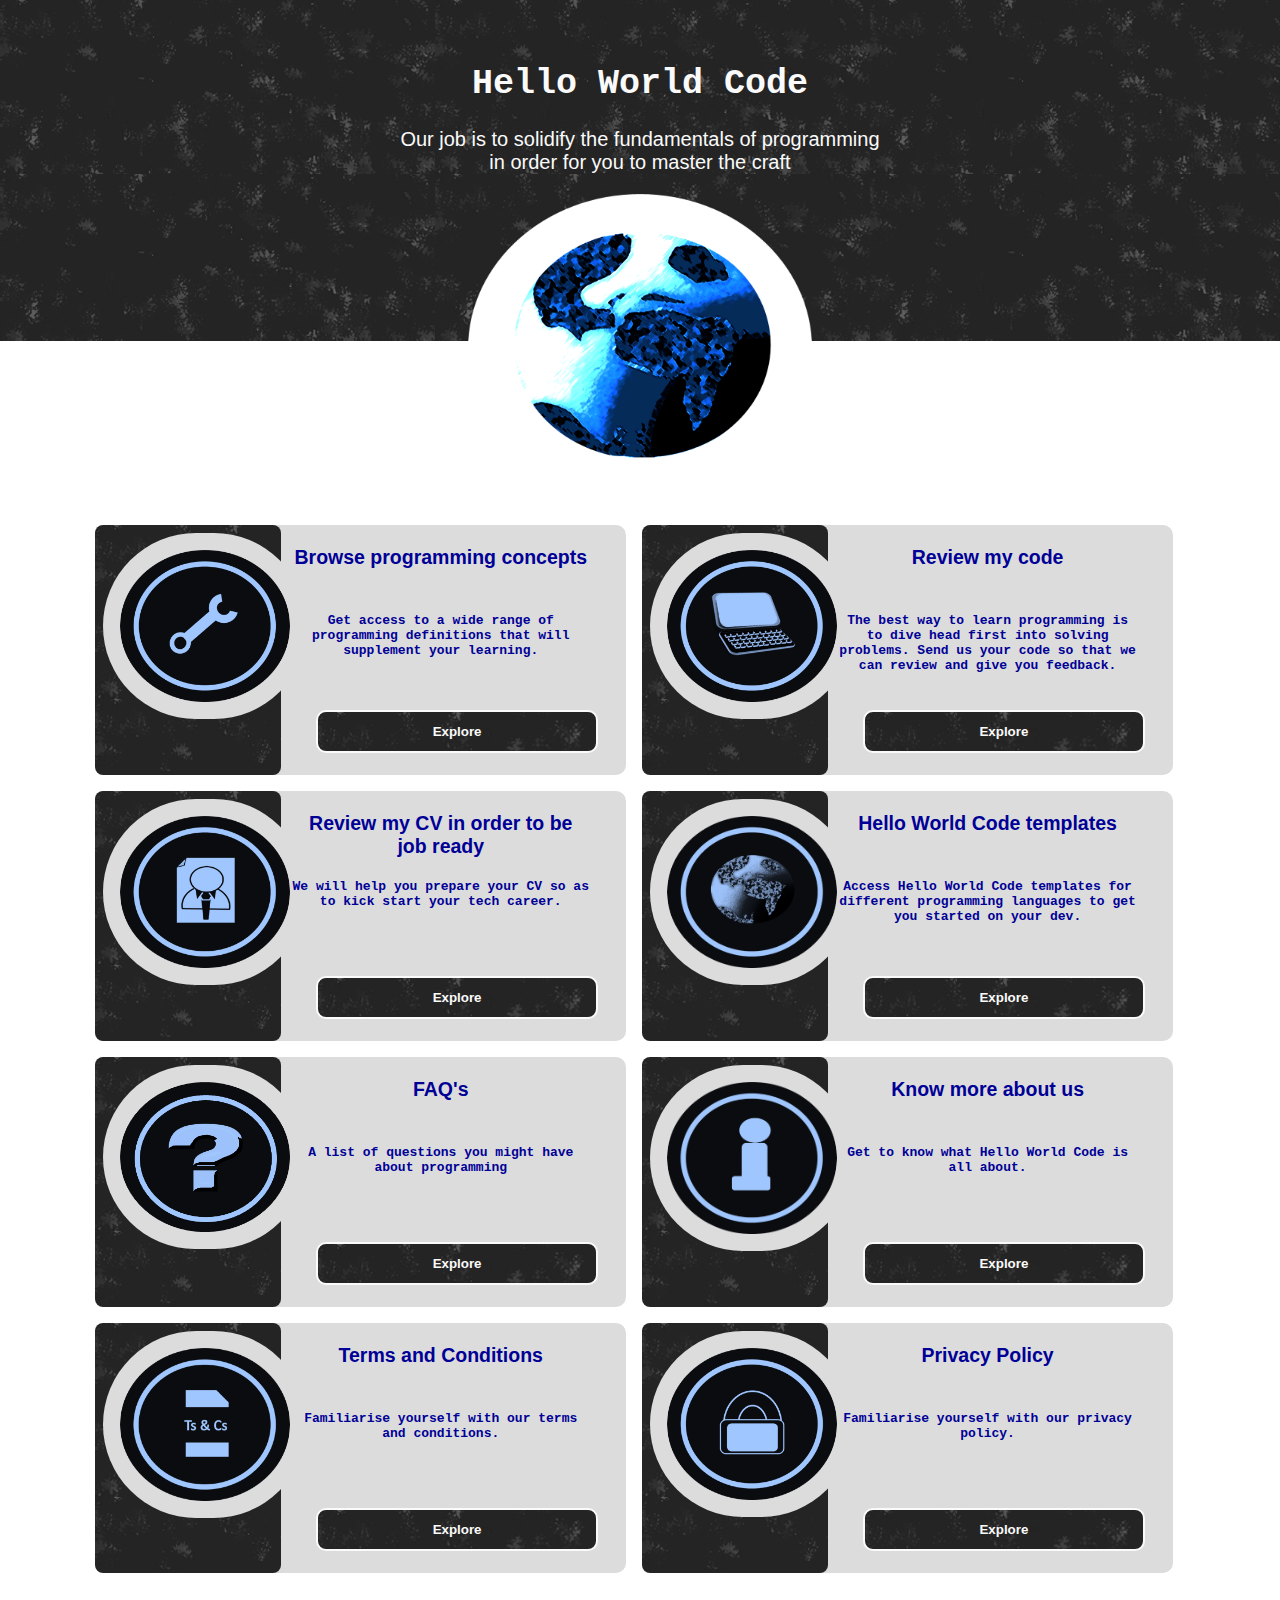
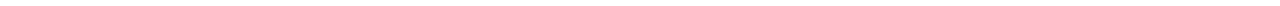
==== commit 8fa9060a: "Udated home page and added new pages" ====
--- a/index.html
+++ b/index.html
@@ -23,8 +23,6 @@
 	<script src ="components/header/header.js" type ="text/javascript"></script>
 	<script src ="components/navigation/navigation.js" type ="text/javascript"></script>
 	<script src ="components/card/card.js" type ="text/javascript"></script>
-	<script src ="pages/programmingConcepts/programming_definitions.js" type ="text/javascript"></script>
-	<script src ="pages/codeCompare/codeCompare.js" type ="text/javascript"></script>
 	
   
 </head>
@@ -35,42 +33,15 @@
 <div class = "home_page">
 	<div class = "home_page_header">
 		<div class = "home_page_header_section">
+			
+			<h1> <code>  Hello World Code </code> </h1>
+			<p>Our job is to solidify the fundamentals of programming in order for you to master the craft</p>
+			
 			<img src = "images/website_icon.png" />
-			<h1> <code> < Hello World /> </code> </h1>
-			<p>Our job is to solidify the fundamentals of programming in order for you to master the craft</p>
-			<button 
-				class = "mobile_button"
-				onclick="navigation_modal('open','subscription_box_mobile')"
-			>
-				Subscribe for updates
-			</button>
-		</div>
-		<div class = "home_page_header_section" id = "subscription_box_id">
-			<div class = 'subscription_box'>
-				<div class = "horizontal_line"></div>
-				<h3>Subscribe for updates</h3>
-				
-				<input type = 'text' placeholder = 'Email address' />
-				<button>
-					Subscribe
-				</button>
-				<p>By subscribing with us, we will be able to send you any updates that we may have done on the website as well as any notifications that we may have for you related to improving your programming skills</p>
-			 </div>
 		</div>
 	</div>
-	<div id = "subscription_box_mobile" class = 'subscription_box hide'>
-		<div class = "horizontal_line"></div>
-		<h3>Subscribe for updates</h3>
-		
-		<input type = 'text' placeholder = 'Email address' />
-		<button>Subscribe</button>
-		<button
-			onclick="navigation_modal('close','subscription_box_mobile')"
-		>
-			close
-		</button>
-		<p>By subscribing with us, we will be able to send you any updates that we may have done on the website as well as any notifications that we may have for you related to improving your programming skills</p>
-	 </div>
+
+	
 	<div class = "home_page_container">
 		
 		<div class = "home_page_tabs_container">
@@ -79,33 +50,69 @@
 						openNavigation(
 								"programming_concepts_tab_id",
 								"<h2>"+getPageName(page_index.programming_concepts)+"<h2>",
-								"<p>Get access to " + programming_concepts.length +" programming definitions that will supplement your learning.</p>",
+								"<p>"+page_setup_parameters[page_index.programming_concepts].page_description+"</p>",
 								"images/programming_concepts_icon.png",
 								page_index.programming_concepts
 						 );
 			</script>
 	   </div>
 
-	   <div id = "code_compare_tab_id">
+	   <div id = "review_my_code_tab_id">
 			<script>
 						openNavigation(
-								"code_compare_tab_id",
-								"<h2>"+getPageName(page_index.code_compare)+"<h2>",
-								"<p>See how different concepts are implemented using different programming languages.</p>",
-								"images/code_compare_icon.png",
-								page_index.code_compare
+								"review_my_code_tab_id",
+								"<h2>"+getPageName(page_index.review_my_code)+"<h2>",
+								"<p>"+page_setup_parameters[page_index.review_my_code].page_description+"</p>",
+								"images/review_my_code_icon.png",
+								page_index.review_my_code
 						);
 			</script>
 		</div>
 
-		<div id = "prepare_my_career_tab_id">
+		<div id = "review_my_cv_tab_id">
 			<script>
 						openNavigation(
-								"prepare_my_career_tab_id",
-								"<h2>"+getPageName(page_index.prepare_my_career)+"<h2>",
-								"<p>We will help you prepare your CV so as to kick start your peogramming career.</p>",
+								"review_my_cv_tab_id",
+								"<h2>"+getPageName(page_index.review_my_cv)+"<h2>",
+								"<p>"+page_setup_parameters[page_index.review_my_cv].page_description+"</p>",
 								"images/career_prepare_icon.png",
-								page_index.prepare_my_career
+								page_index.review_my_cv
+						);
+			</script>
+		</div>
+
+		<div id = "code_templates_tab_id">
+			<script>
+						openNavigation(
+								"code_templates_tab_id",
+								"<h2>"+getPageName(page_index.code_templates)+"<h2>",
+								"<p>"+page_setup_parameters[page_index.code_templates].page_description+"</p>",
+								"images/code_templates_icon.png",
+								page_index.code_templates
+						);
+			</script>
+		</div>
+
+		<!-- <div id = "code_comparison_tab_id">
+			<script>
+						openNavigation(
+								"code_comparison_tab_id",
+								"<h2>"+getPageName(page_index.code_comparison)+"<h2>",
+								"<p>"+page_setup_parameters[page_index.code_comparison].page_description+"</p>",
+								"images/code_compare_icon.png",
+								page_index.code_comparison
+						);
+			</script>
+		</div> -->
+
+		<div id = "faq_tab_id">
+			<script>
+						openNavigation(
+								"faq_tab_id",
+								"<h2>"+getPageName(page_index.faq)+"<h2>",
+								"<p>"+page_setup_parameters[page_index.faq].page_description+"</p>",
+								"images/faq_icon.png",
+								page_index.faq
 						);
 			</script>
 		</div>
@@ -115,7 +122,7 @@
 						openNavigation(
 								"about_tab_id",
 								"<h2>"+getPageName(page_index.about)+"<h2>",
-								"<p>Get to know us a little bit more. We explain our vision and goals for the company and get to know the team behind Hello World</p>",
+								"<p>"+page_setup_parameters[page_index.about].page_description+"</p>",
 								"images/about_icon.png",
 								page_index.about
 						);
@@ -127,7 +134,7 @@
 						openNavigation(
 								"terms_and_conditions_tab_id",
 								"<h2>"+getPageName(page_index.terms_and_conditions)+"<h2>",
-								"<p>Familiarise yourself with our terms and conditions.</p>",
+								"<p>"+page_setup_parameters[page_index.terms_and_conditions].page_description+"</p>",
 								"images/terms_and_conditions_icon.png",
 								page_index.terms_and_conditions
 						);
@@ -139,7 +146,7 @@
 						openNavigation(
 								"privacy_policy_tab_id",
 								"<h2>"+getPageName(page_index.privacy_policy)+"<h2>",
-								"<p>Familiarise yourself with our privacy policy.</p>",
+								"<p>"+page_setup_parameters[page_index.privacy_policy].page_description+"</p>",
 								"images/privacy_policy_icon.png",
 								page_index.privacy_policy
 						);
@@ -161,8 +168,5 @@
 	
 </body>
 
-<script>
-	startup_index();
-</script>
 
 </html>
--- a/index.css
+++ b/index.css
@@ -3,6 +3,7 @@
     --dark_grey: rgb(60,60,60);
   	--dark_grey_accent: rgb(40,40,40);
     --light_grey: rgb(190,190,190);
+    --lighter_grey: rgb(220,220,220);
     --grey: grey;
     --dark_blue: rgb(0,0,150);
     --light_blue: rgb(64, 225, 247);
@@ -32,14 +33,13 @@
   }
   
 body{
-    background-image: url(images/website_background.png);
-    font-family: Arial, Helvetica, sans-serif;
+   font-family: Arial, Helvetica, sans-serif;
     margin: 0;
 }
 
 .content_area{
   margin-top: 130px;
-  margin-bottom: 20px;
+  margin-bottom: 130px;
   width: 100%;
   float: left;
 }
@@ -80,18 +80,19 @@
   padding: 2%;
   background-image: url(images/website_component_bakground.png);
   float: left;
+  height: 290px;
+  margin-bottom: 150px;
 }
 
 .home_page_header_section{
-  width: 48%;
+  width: 98%;
   float: left;
   margin: 1%;
   text-align: center;
   color: var(--light_color);
 }
 
-.home_page_header_section .subscription_box .horizontal_line{
-   background-color: var(--light_color);
+.home_page_header_section{
    margin-left: 30%;
    margin-right: 30%;
    width: 40%;
@@ -102,53 +103,13 @@
 }
 
 .home_page_header_section img{
-  width: 30%;
+  width: 70%;
 }
 
 .home_page_header_section p{
   font-size: 20px;
 }
 
-#subscription_box_mobile{
-  position: fixed;
-  margin-left: 12%;
-  margin-right: 15%;
-  margin-top: 15%;
-  width: 70%;
-  background-color: var(--light_color);
-  border: 2px solid var(--dark_blue);
-}
-
-.hide{
-  display: none;
-}
-
-#subscription_box_mobile button{
-  background-color: var(--dark_blue);
-  color: var(--light_color);
-}
-
-.mobile_button{
-  width: 50%;
-  margin-left: 25%;
-  margin-right: 25%;
-  padding-top: 2%;
-  padding-bottom: 2%;
-  border-radius: 10px;
-  background-color: var(--light_color);
-  border: 2px solid var(--dark_blue);
-  color: var(--dark_blue);
-  font-weight: 600;
-  display: none;
-}
-
-.home_page_header_section button:hover{
-  background-color: var(--dark_blue);
-  background-image: url(images/website_component_bakground.png);
-  border: 2px solid var(--light_color);
-  color: var(--light_color);
-  cursor: pointer;
-}
 
 
 .home_page_container{
@@ -167,52 +128,7 @@
   float: left;
 }
 
-.home_page_tab{
-  width: 28.5%;
-  height: 180px;
-  float: left;
-  margin: 1%;
-  padding: 1%;
-  cursor: pointer;
-  border: 2px solid var(--dark_blue);
-  border-radius: 10px;
-  text-align: center;
-  font-weight: 600;
-  background-color: var(--grey); 
-  color: var(--light_color);
-}
-
-.home_page_tab:hover{
-  color: var(--light_grey);
-  background-color: var(--dark_blue);
-  border: 2px solid var(--light_grey);
-}
-
-
-
-.home_page_tab img{
-  width: 150px;
-  height: 120px;
-}
-
-.home_page_heading{
-  font-family: Ravie,Arial;
-  width: 96%;
-  padding: 2%;
-  font-size: 30px;
-  float: left;
-  text-align: center;
-  color: var(--light_color);
-}
-
-.home_page_heading h1{
-  margin-bottom: 0;
-}
-
-.home_page_heading img{
-  width: 500px;
-  height: 350px;
-}
+
 
 .home_page_subheading{
   font-family:'Comic Sans MS',Arial;
@@ -225,13 +141,6 @@
   color: var(--light_color);
 }
 
-.horizontal_line{
-  width: 20%;
-  height: 5px;
-  background-color: var(--dark_blue);
-  float: left;
-  margin-top: 2%;
-}
 
 .home_page_count{
   width: 96%;
@@ -241,25 +150,8 @@
   color: var(--dark_blue);
 }
 
-.home_page_count_container{
-  float: left;
-  width: 20%;
-}
-
-.home_page_count_container_section_value{
-  width: 100%;
-  float: left;
-  text-align: left;
-  font-size: 25px;
-}
-
-.home_page_count_container_section{
-  width: 100%;
-  float: left;
-  font-size: 20px;
-}
-
-.home_page_header_section .subscription_box{
+
+.home_page_header_section{
   color: var(--light_color);
   font-size: 20px;
 }
@@ -271,49 +163,18 @@
     margin-left: 2%;
     margin-right: 2%;
   }
-
-  .home_page_heading{
-    font-size: 15px;
-  }
-
+  
   .home_page_subheading{
     font-size: 18px;
   }
 
-  .home_page_tab img{
-    width: 90px;
-    height: 60px;
-  }
-
-  .home_page_tab{
-    height: 140px;
-    font-size: 15px;
-  }
-
+  
   .home_page_tabs_container{
     width: 98%;
     margin-left: 1%;
     margin-right: 1%;
   }
 
-  .home_page_count_container{
-    float: left;
-    width: 48%;
-    margin-bottom: 2%;
-  }
-
-  .home_page_count_container_section_value{
-    font-size: 20px;
-  }
-  
-  .home_page_count_container_section{
-    font-size: 15px;
-  }
-
-  .home_page_heading img{
-    width: 400px;
-    height: 250px;
-  }
 
   .content_area{
     margin-top: 120px;
@@ -322,9 +183,7 @@
 
 @media screen and (max-width: 770px) {
   
-  .home_page_tab{
-    width: 42%;
-   }
+  
    .content_area h2,.content_area p{
     font-size: 15px;
   }
@@ -339,21 +198,21 @@
     margin-right: 1%;
   }
 
-  #subscription_box_id{
-    display: none;
-  }
-
+  
+  
+}
+
+@media screen and (max-width: 600px) {
+  
+  
   .home_page_header_section{
-    width: 98%;
-  }
-
-  .mobile_button{
-    display: block;
-  }
-
-
-
-  
+    margin-left: 15%;
+    margin-right: 15%;
+    width: 70%;
+ }
+
+ 
+ 
 }
 
 @media screen and (max-width: 500px) {
@@ -371,43 +230,22 @@
    font-size: 15px;
  }
 
-  .home_page_tab{
-   width: 43%;
-   font-size: 13px;
-  }
-
-  .home_page_count_container{
-    width: 98%;
-  }
-
-  .home_page_count_container_section,.home_page_count_container_section_value{
-    text-align: center;
-  }
-
-  .home_page_heading img{
-    width: 300px;
-    height: 200px;
-  }
-
-  .home_page_header_section button{
-    width: 80%;
-    margin-left: 10%;
-    margin-right: 10%;
-  }
-
-  #subscription_box_mobile{
-    margin-top: 40%;
-    width: 80%;
-    margin-left: 5%;
-    margin-right: 5%;
-  }
-
-
-}
-
-@media screen and (max-width: 320px) {
-  .home_page_heading img{
-    width: 200px;
-    height: 150px;
-  }
-}+ 
+
+ .home_page_header_section img{
+  width: 90%;
+}
+
+.home_page_header{
+  height: 200px;
+}
+
+}
+
+@media screen and (max-width: 360px) {
+ 
+.home_page_header{
+  height: 240px;
+}
+
+}
--- a/components/footer/footer.css
+++ b/components/footer/footer.css
@@ -5,13 +5,17 @@
     background-image: url(../../images/website_component_bakground.png);
 }
 
-.footer_container_tabs,.footer_container_company_name{
+.footer_container_tabs,.footer_container_company_name,.footer_container_company_logo{
     width: 98%;
     float: left;
     padding: 1%;
 }
 
-.footer_container_company_name img{
+.footer_container_company_logo{
+    margin-top: -150px;
+}
+
+.footer_container_company_logo img{
     width: 300px;
     height: 250px;
 }
@@ -94,22 +98,22 @@
 
 .subscription_box button{
     border-radius: 10px;
-    background-color: var(--light_color);
-    border: 2px solid var(--dark_blue);
-    color: var(--dark_blue);
+    background-image: url(../../images/website_component_bakground.png);
+    border: 2px solid var(--light_color);
+    color: var(--light_color);
     font-weight: 600;
 }
 
 .subscription_box button:hover{
-    color: var(--light_color);
-    background-color: var(--dark_blue);
     cursor: pointer;
+    color: var(--light_blue);
+    border: 2px solid var(--light_blue);
 }
 
 
 
 
-.footer_container_company_name{
+.footer_container_company_name,.footer_container_company_logo{
     text-align: center;
     color: var(--light_color);
 }
@@ -158,14 +162,19 @@
         font-size: 15px;
     }
 
-    .footer_container_company_name img{
+    .footer_container_company_logo img{
         width: 250px;
         height: 150px;
+    }
+
+    .footer_container_company_logo{
+        margin-top: -70px;
+        margin-bottom: 120px;
     }
 }
 
 @media screen and (max-width: 300px) {
-    .footer_container_company_name img{
+    .footer_container_company_logo img{
         width: 120px;
         height: 90px;
     }
--- a/components/header/header.css
+++ b/components/header/header.css
@@ -1,7 +1,7 @@
 .header_container_empty{
     height: auto;
 	width: 100%;
-	margin-top: 0;
+   margin-top: 0;
     text-align: center;
     float: left;
     
@@ -28,6 +28,7 @@
     top: 0;
     position: fixed;
     width: 100%;
+    height: 100px;
     background-image: url(../../images/website_component_bakground.png);
     z-index: 20;
 }
--- a/components/card/card.css
+++ b/components/card/card.css
@@ -1,9 +1,9 @@
 .card_container{
-    width: 46%;
+    width: 48%;
     margin: 8px;
     float: left;
     border-radius: 10px;
-    background-color: var(--light_color);
+    background-color: var(--lighter_grey);
     height: 250px;
 }
 
@@ -18,7 +18,7 @@
 
 .card_container_img img{
     width: 100%;
-    background-color: var(--light_color);
+    background-color: var(--lighter_grey);
     padding: 10%;
     border-radius: 120px;
 }
@@ -29,22 +29,23 @@
     padding: 1%;
 }
 
-.card_container_info_section{
+.card_container_info_section,.card_container_info_section_header{
     width: 100%;
     float: left;
     color: var(--dark_blue);
-    height: 90px;
+    height: 110px;
     text-align: center;
     padding-left: 2%;
     font-weight: 600;
+    font-size: 13px;
 }
 
 
-.card_container_info_section{
-    font-size: 13px;
+.card_container_info_section_header{
+    height: 70px;
 }
 
-.card_container_info_section h2{
+.card_container_info_section_header h2{
     margin-bottom: 0;
 }
 
@@ -69,19 +70,34 @@
 }
 
 
+
 @media screen and (max-width: 1023px) {
-    .card_container_info_section h2{
+    .card_container{
+       height: 280px;
+       margin: 4px;
+    }
+    
+    .card_container_img{
+       height: 264px;
+    }
+    .card_container_info_section_header h2{
         font-size: 16px;
     }
+
+    .card_container_info_section{
+         height: 140px;
+    }
+
+    
 }
 
-@media screen and (max-width: 700px) {
+@media screen and (max-width: 770px) {
     .card_container{
         width: 80%;
         margin-left: 10%;
         margin-right: 10%;
-        height: 250px;
     }
+
 
     
 }
@@ -96,17 +112,21 @@
     
 }
 
-@media screen and (max-width: 370px) {
+@media screen and (max-width: 360px) {
     .card_container{
-        height: 300px;
-    }
+        height: 310px;
+     }
 
     .card_container_img{
-        height: 284px;
-    }
-    
-    .card_container_info_section{
-       height: 120px;
-    }
+        height: 294px;
+     }
+     .card_container_info_section_header h2{
+         font-size: 16px;
+     }
+ 
+     .card_container_info_section{
+          height: 170px;
+     }
+ 
     
 }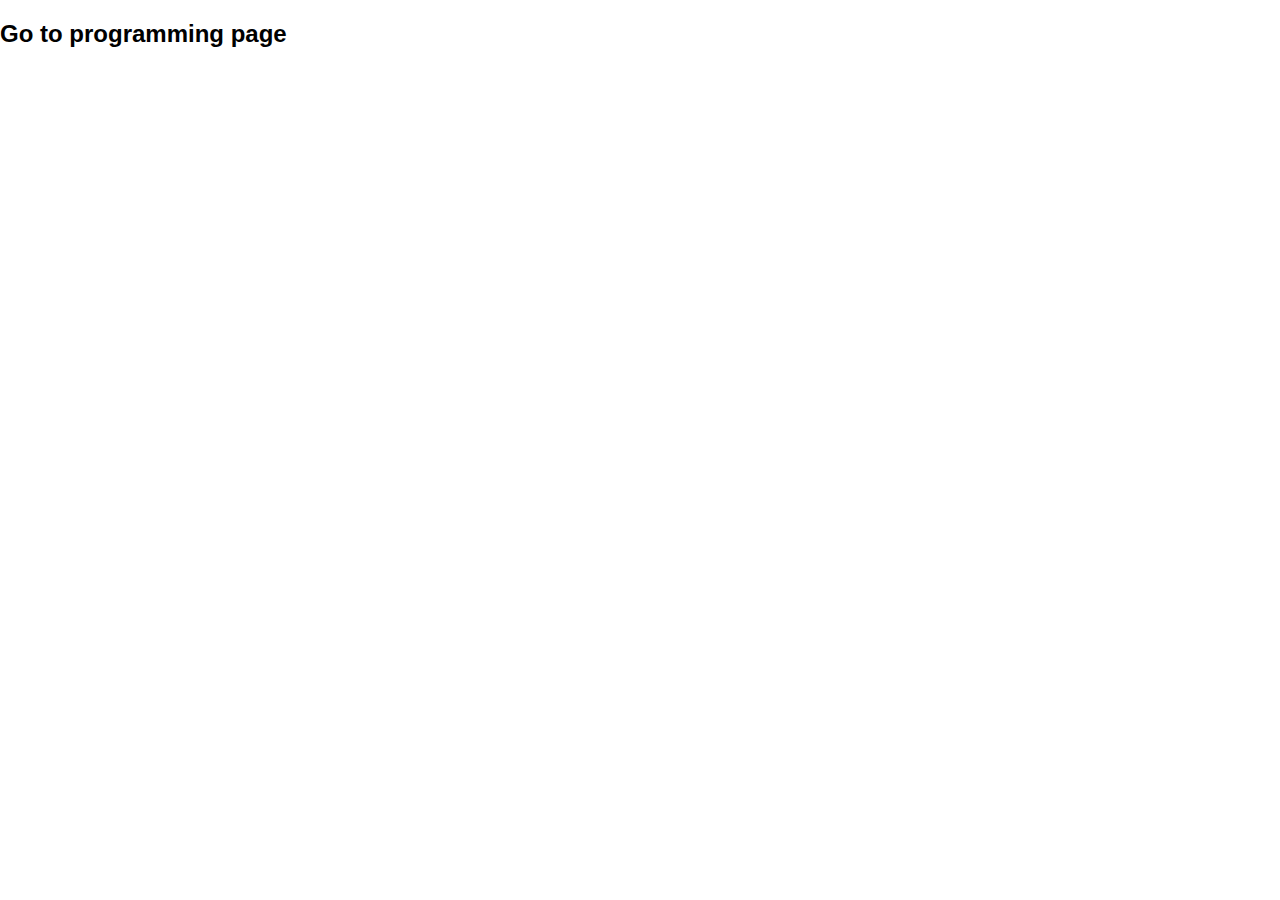
==== commit 4d36cbb9: "Revert back to basic template project" ====
--- a/index.html
+++ b/index.html
@@ -11,18 +11,9 @@
 	  <meta name="viewport" content="width=device-width, initial-scale=1"/>
 	  
 	<link rel="stylesheet" href="index.css"/>
-	<link rel="stylesheet" href="components/footer/footer.css"/>
-	<link rel="stylesheet" href="components/modal/modal.css"/>
-	<link rel="stylesheet" href="components/header/header.css"/>
-	<link rel="stylesheet" href="components/card/card.css"/>
 
 	<script src="images/imageSources.js" type="text/javascript"></script>
     <script src="index.js" type="text/javascript"></script>
-	<script src ="components/footer/footer.js" type ="text/javascript"></script>
-	<script src ="components/modal/modal.js" type ="text/javascript"></script>
-	<script src ="components/header/header.js" type ="text/javascript"></script>
-	<script src ="components/navigation/navigation.js" type ="text/javascript"></script>
-	<script src ="components/card/card.js" type ="text/javascript"></script>
 	
   
 </head>
@@ -30,138 +21,17 @@
 <body class = "index_body">
 
 
-<div class = "home_page">
-	<div class = "home_page_header">
-		<div class = "home_page_header_section">
-			
-			<h1> <code>  Hello World Code </code> </h1>
-			<p>Our job is to solidify the fundamentals of programming in order for you to master the craft</p>
-			
-			<img src = "images/website_icon.png" />
-		</div>
+	<div class = "home_page">
+		<h2 
+			onclick="goToPage(
+						      	page_index.programming_concepts,
+							  	''
+							  )"
+		>
+
+			Go to programming page
+		</h2>
 	</div>
-
-	
-	<div class = "home_page_container">
-		
-		<div class = "home_page_tabs_container">
-		 <div id = "programming_concepts_tab_id">
-			<script>
-						openNavigation(
-								"programming_concepts_tab_id",
-								"<h2>"+getPageName(page_index.programming_concepts)+"<h2>",
-								"<p>"+page_setup_parameters[page_index.programming_concepts].page_description+"</p>",
-								"images/programming_concepts_icon.png",
-								page_index.programming_concepts
-						 );
-			</script>
-	   </div>
-
-	   <div id = "review_my_code_tab_id">
-			<script>
-						openNavigation(
-								"review_my_code_tab_id",
-								"<h2>"+getPageName(page_index.review_my_code)+"<h2>",
-								"<p>"+page_setup_parameters[page_index.review_my_code].page_description+"</p>",
-								"images/review_my_code_icon.png",
-								page_index.review_my_code
-						);
-			</script>
-		</div>
-
-		<div id = "review_my_cv_tab_id">
-			<script>
-						openNavigation(
-								"review_my_cv_tab_id",
-								"<h2>"+getPageName(page_index.review_my_cv)+"<h2>",
-								"<p>"+page_setup_parameters[page_index.review_my_cv].page_description+"</p>",
-								"images/career_prepare_icon.png",
-								page_index.review_my_cv
-						);
-			</script>
-		</div>
-
-		<div id = "code_templates_tab_id">
-			<script>
-						openNavigation(
-								"code_templates_tab_id",
-								"<h2>"+getPageName(page_index.code_templates)+"<h2>",
-								"<p>"+page_setup_parameters[page_index.code_templates].page_description+"</p>",
-								"images/code_templates_icon.png",
-								page_index.code_templates
-						);
-			</script>
-		</div>
-
-		<!-- <div id = "code_comparison_tab_id">
-			<script>
-						openNavigation(
-								"code_comparison_tab_id",
-								"<h2>"+getPageName(page_index.code_comparison)+"<h2>",
-								"<p>"+page_setup_parameters[page_index.code_comparison].page_description+"</p>",
-								"images/code_compare_icon.png",
-								page_index.code_comparison
-						);
-			</script>
-		</div> -->
-
-		<div id = "faq_tab_id">
-			<script>
-						openNavigation(
-								"faq_tab_id",
-								"<h2>"+getPageName(page_index.faq)+"<h2>",
-								"<p>"+page_setup_parameters[page_index.faq].page_description+"</p>",
-								"images/faq_icon.png",
-								page_index.faq
-						);
-			</script>
-		</div>
-
-		<div id = "about_tab_id">
-			<script>
-						openNavigation(
-								"about_tab_id",
-								"<h2>"+getPageName(page_index.about)+"<h2>",
-								"<p>"+page_setup_parameters[page_index.about].page_description+"</p>",
-								"images/about_icon.png",
-								page_index.about
-						);
-			</script>
-		</div>
-
-		<div id = "terms_and_conditions_tab_id">
-			<script>
-						openNavigation(
-								"terms_and_conditions_tab_id",
-								"<h2>"+getPageName(page_index.terms_and_conditions)+"<h2>",
-								"<p>"+page_setup_parameters[page_index.terms_and_conditions].page_description+"</p>",
-								"images/terms_and_conditions_icon.png",
-								page_index.terms_and_conditions
-						);
-			</script>
-		</div>
-
-		<div id = "privacy_policy_tab_id">
-			<script>
-						openNavigation(
-								"privacy_policy_tab_id",
-								"<h2>"+getPageName(page_index.privacy_policy)+"<h2>",
-								"<p>"+page_setup_parameters[page_index.privacy_policy].page_description+"</p>",
-								"images/privacy_policy_icon.png",
-								page_index.privacy_policy
-						);
-			</script>
-		</div>
-
-
-		   
-	   </div>
-	   
-	  
-	</div>
-	
-	
-</div>
 
 
 	
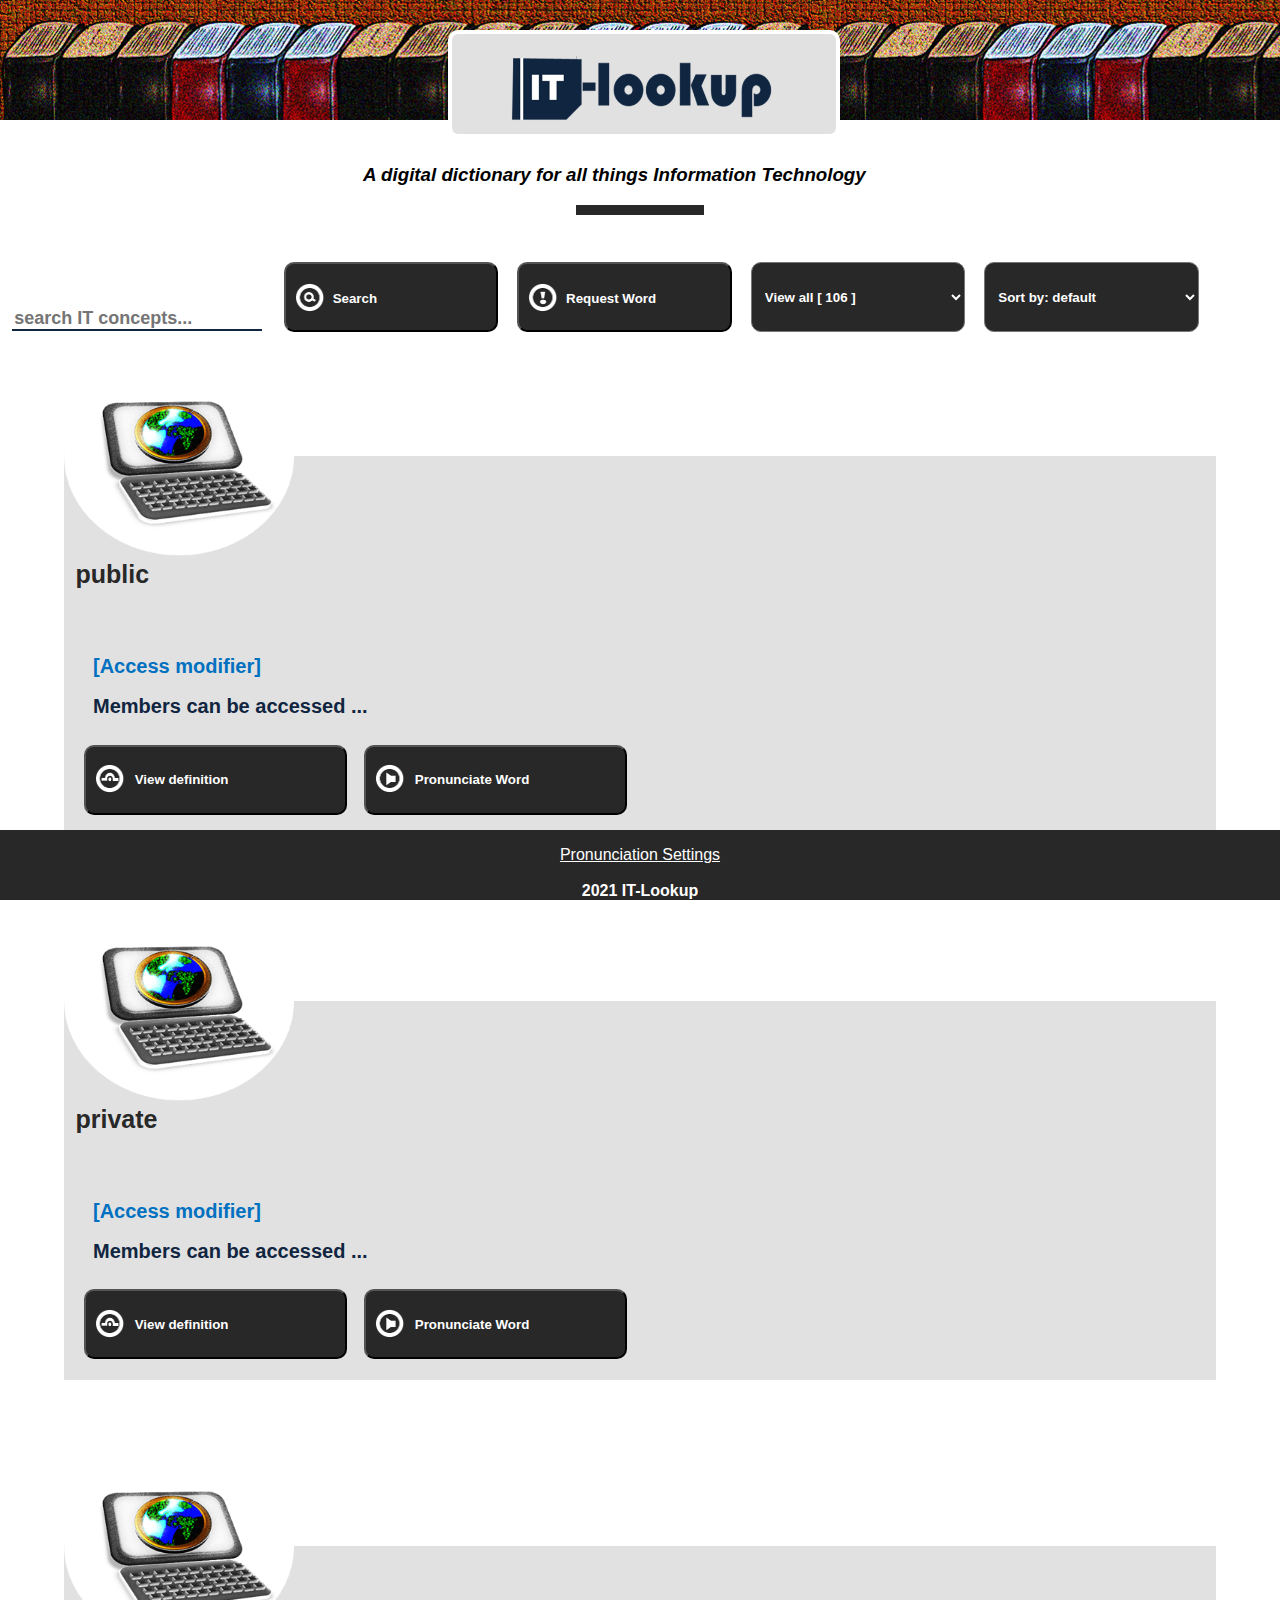
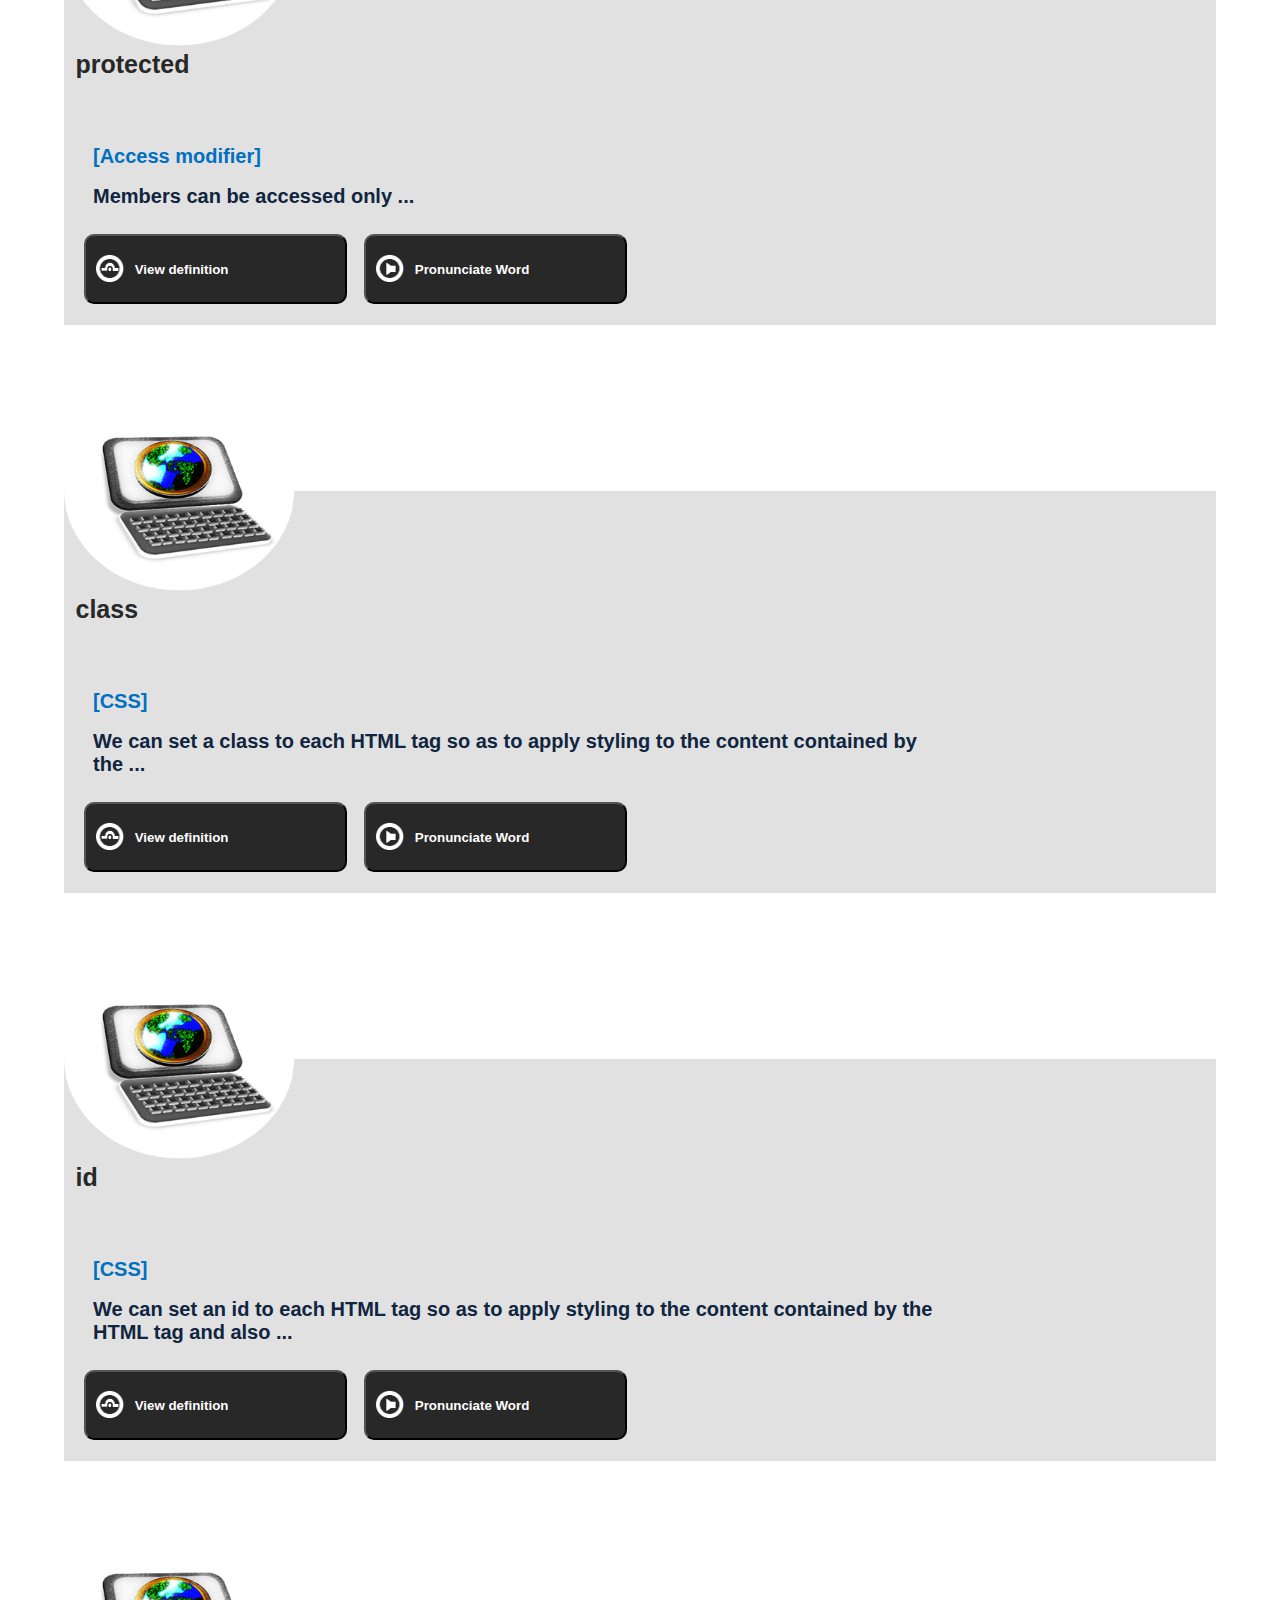
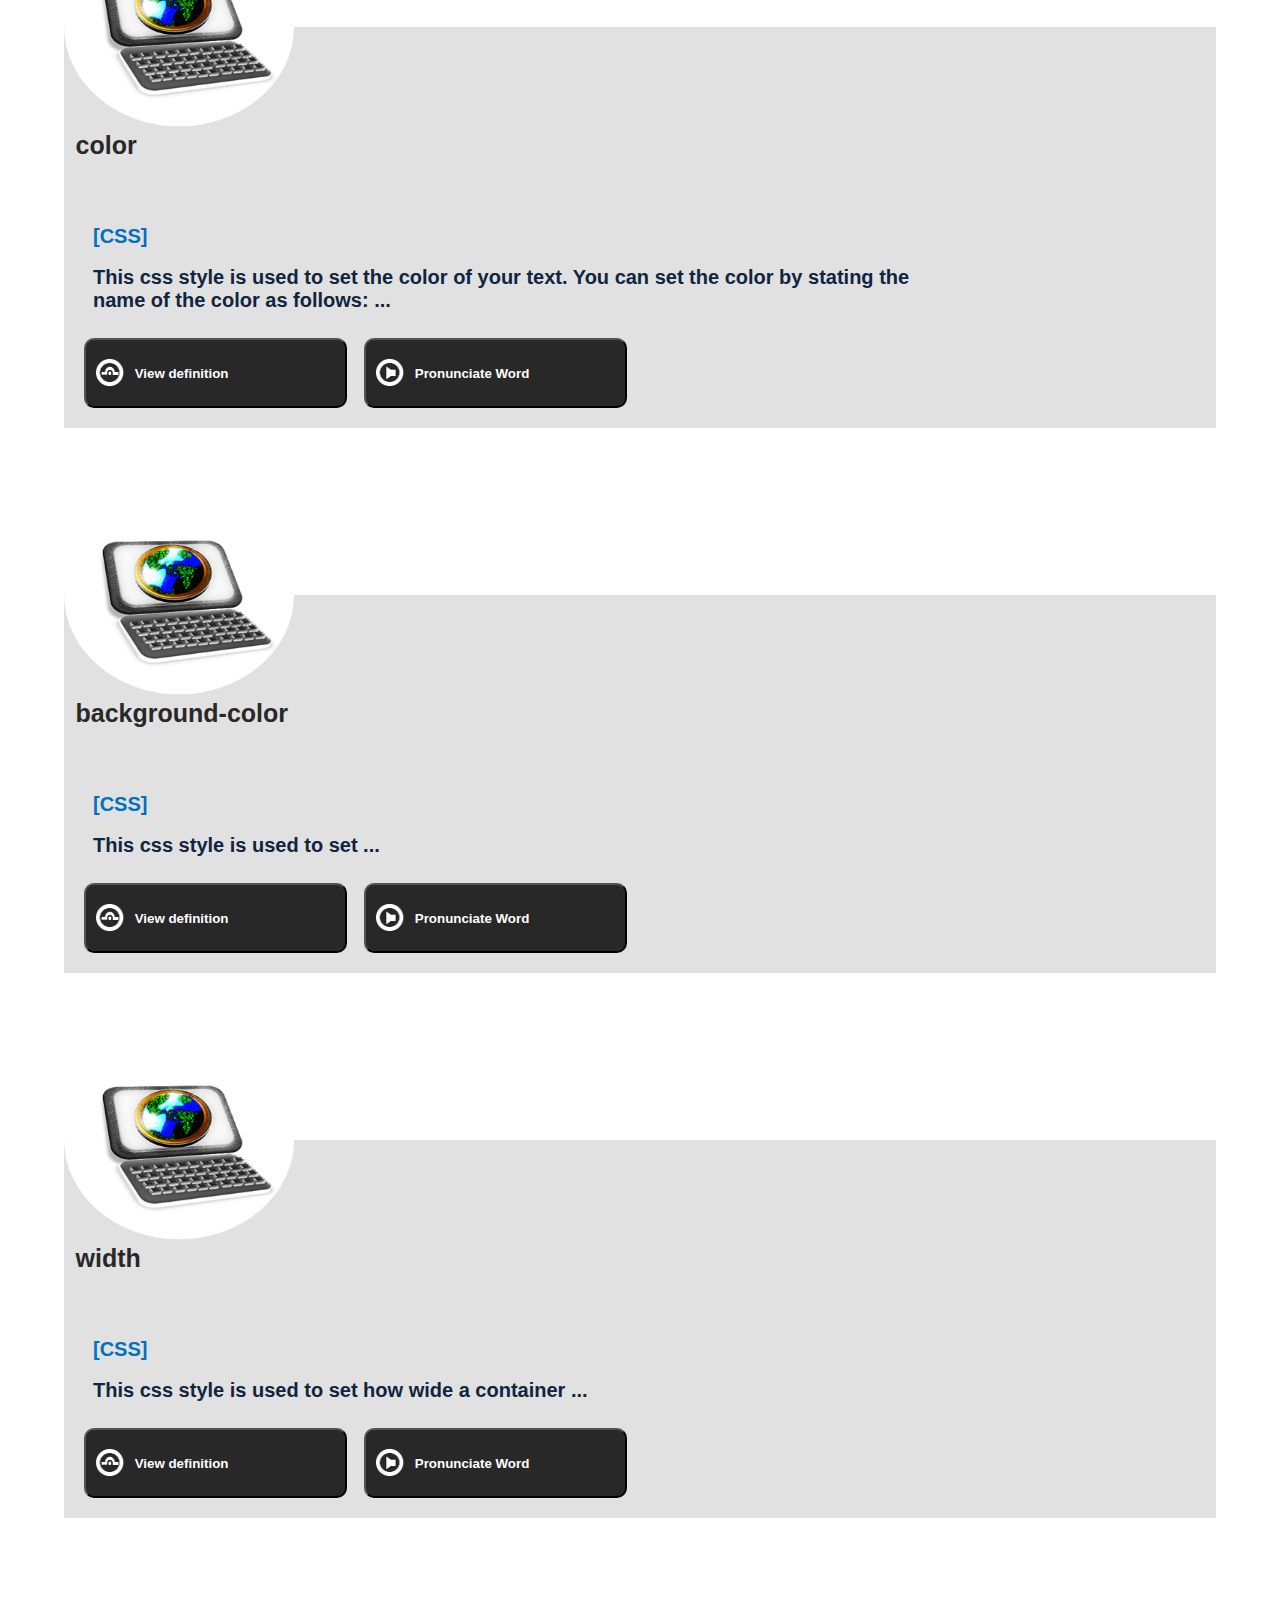
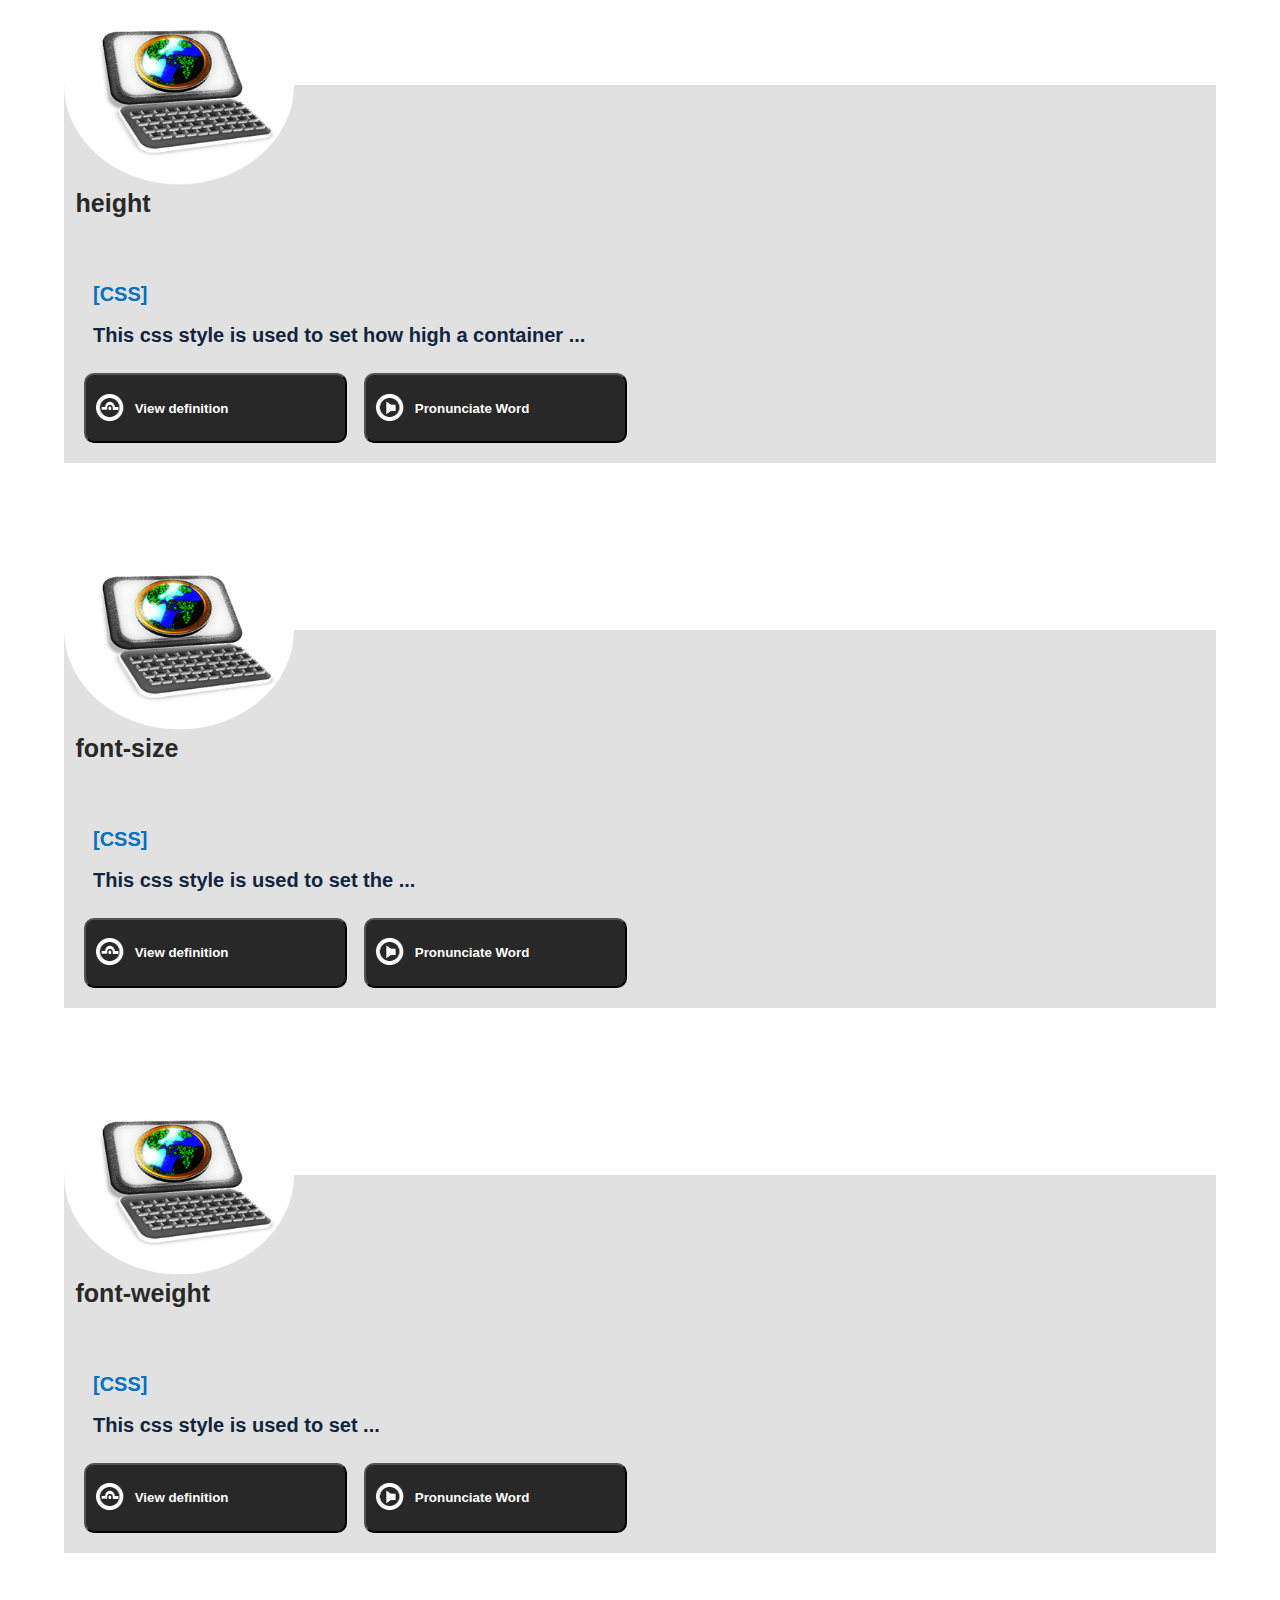
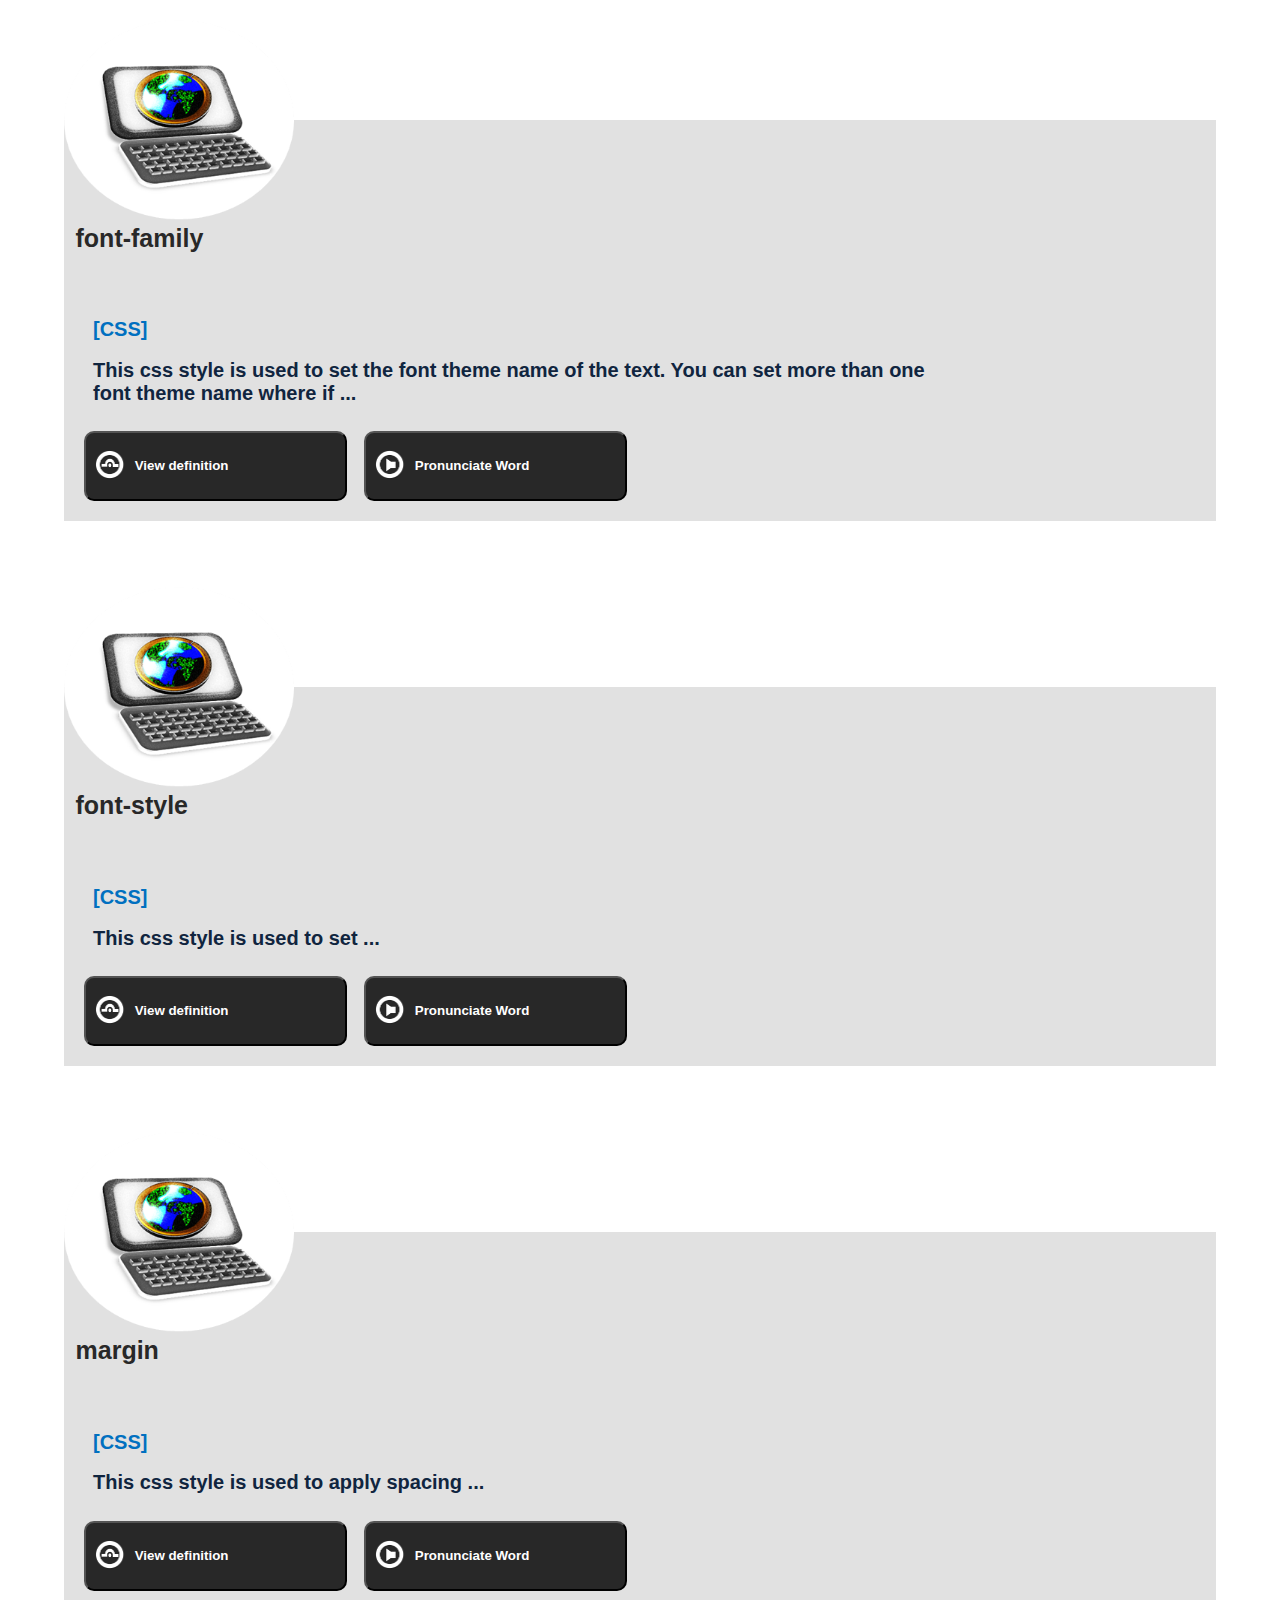
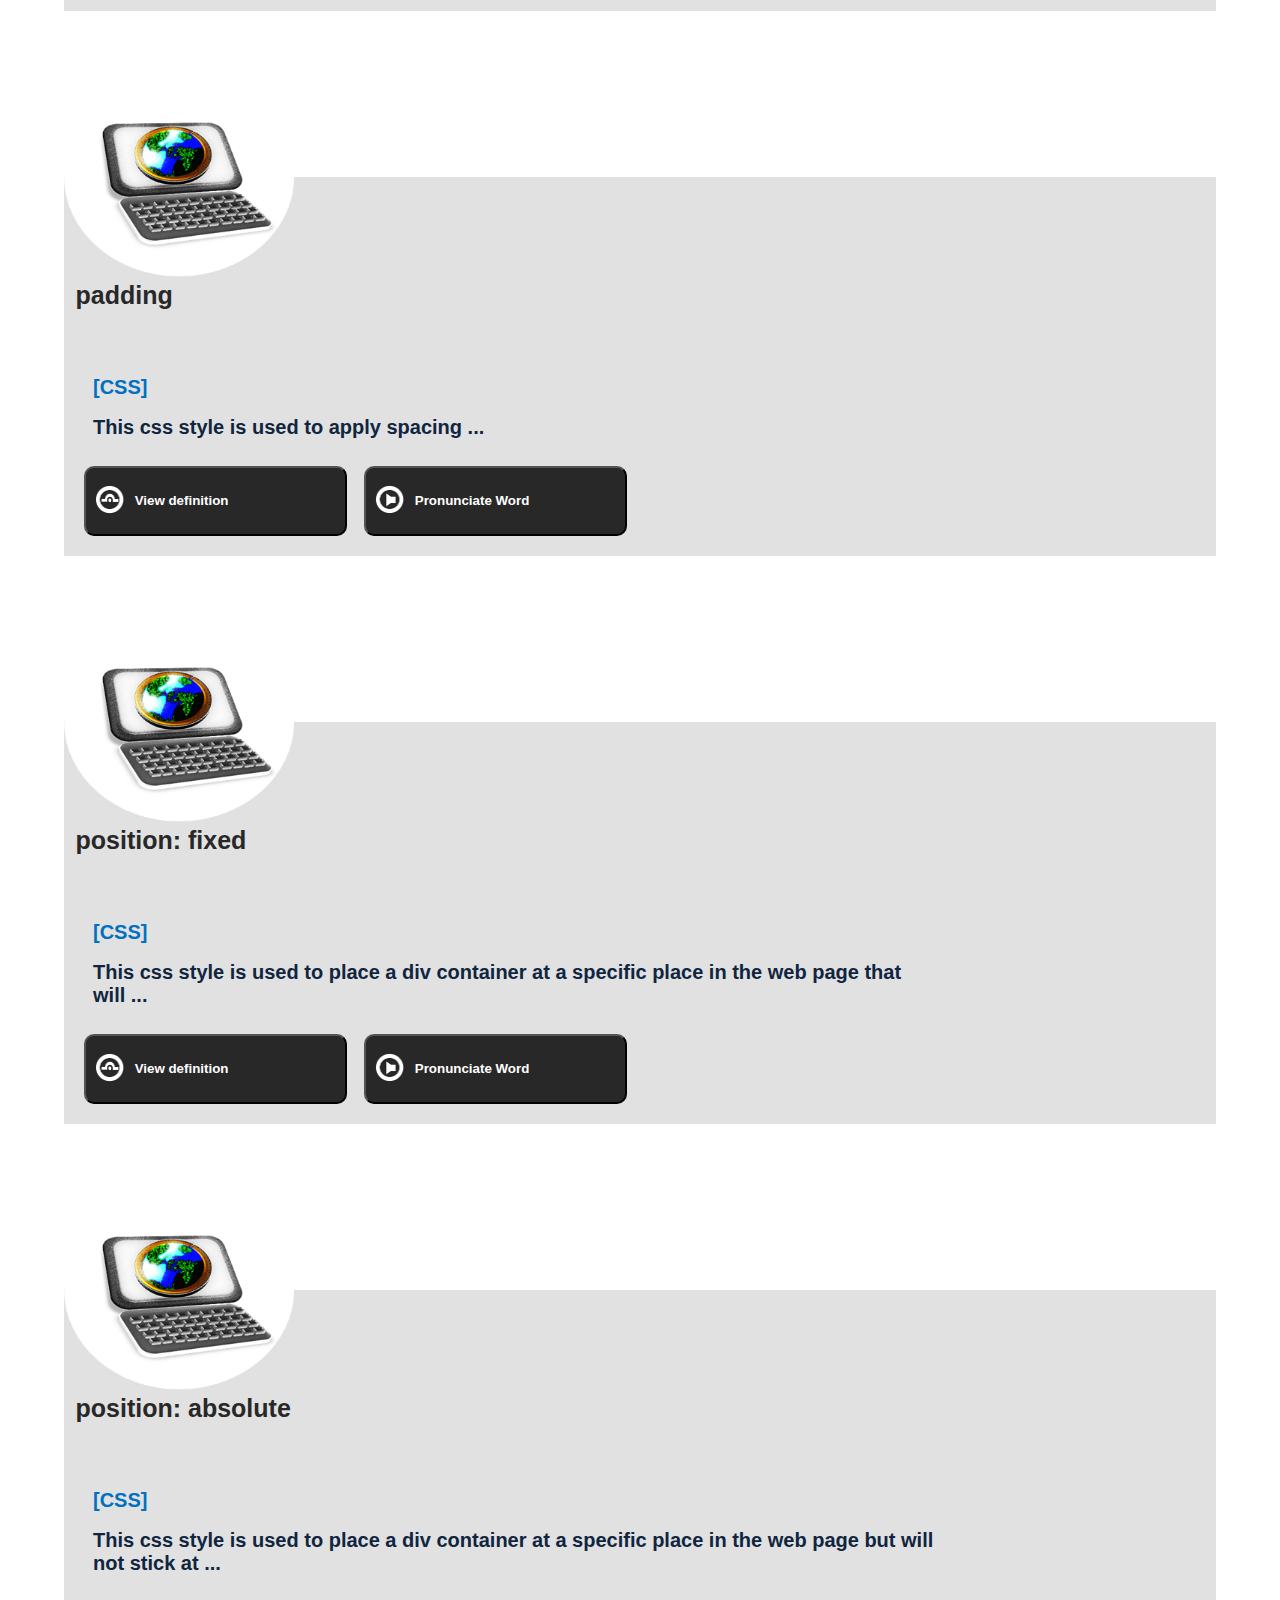
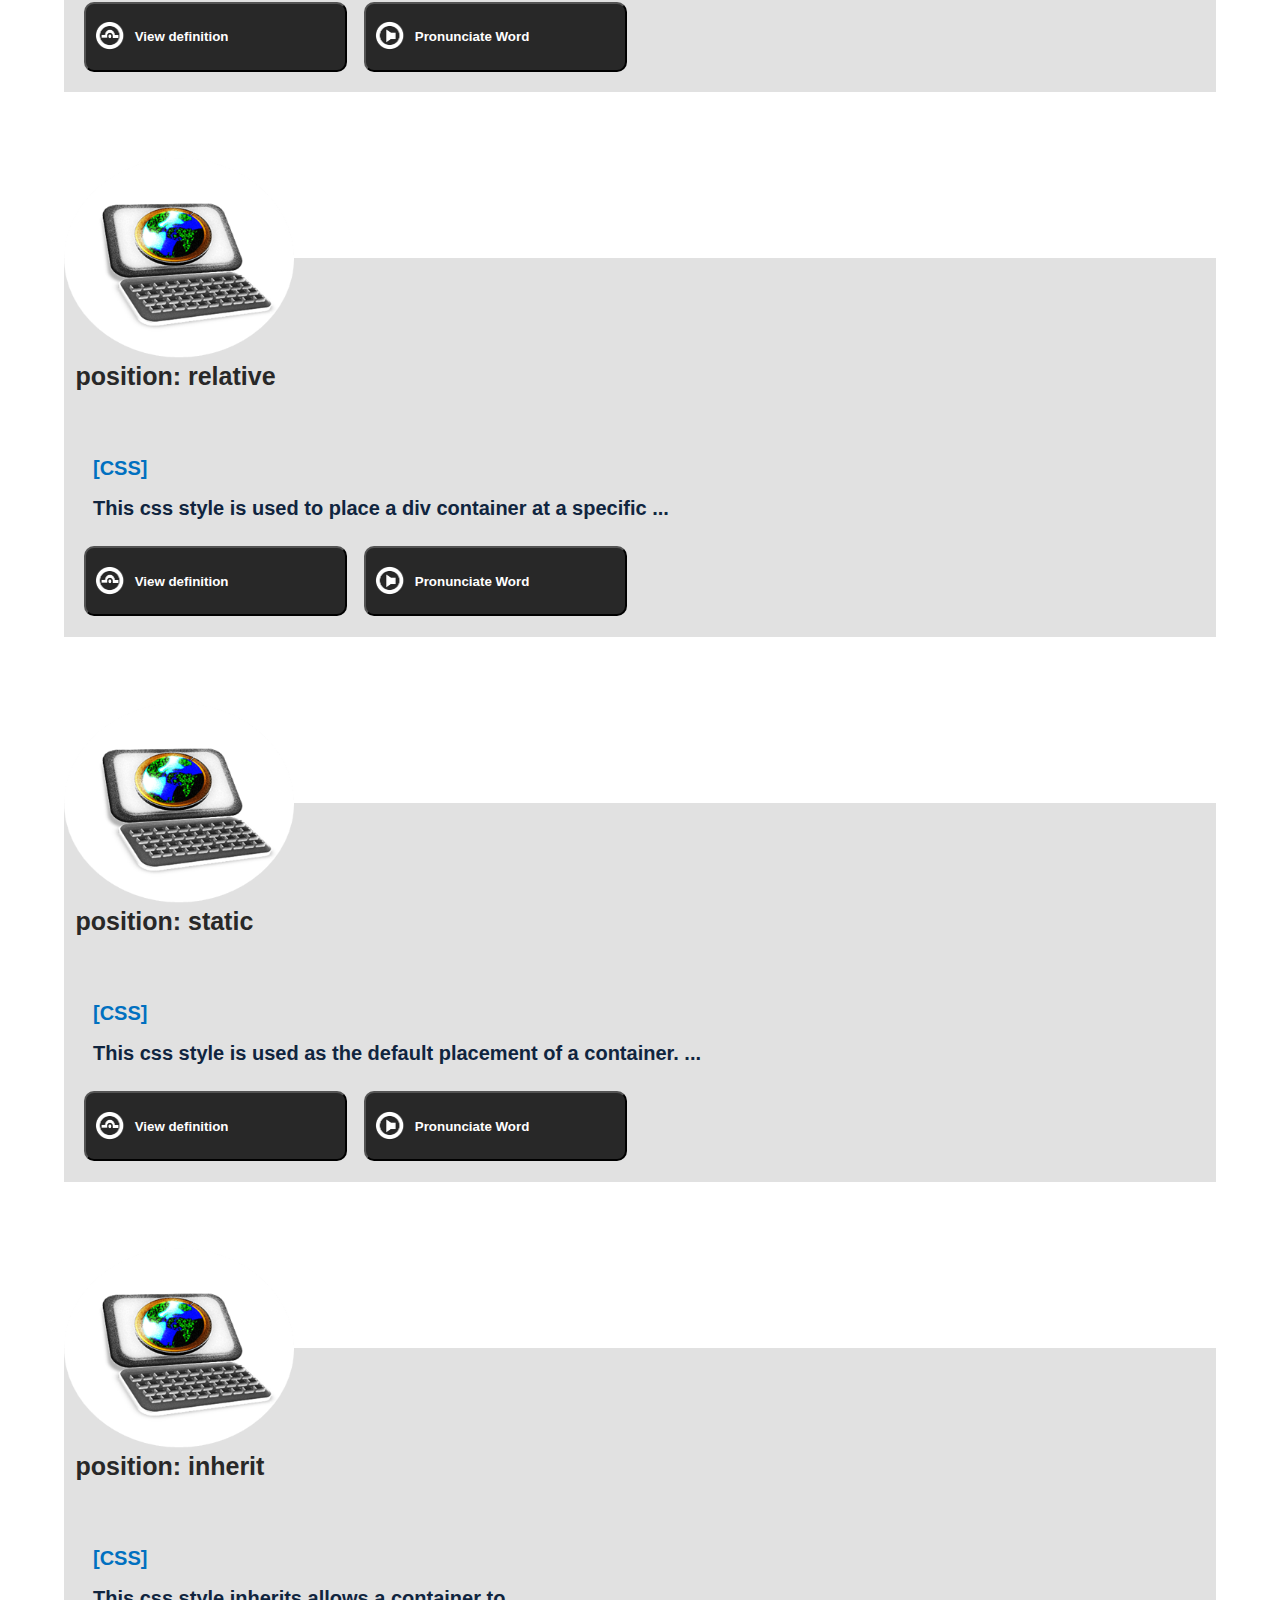
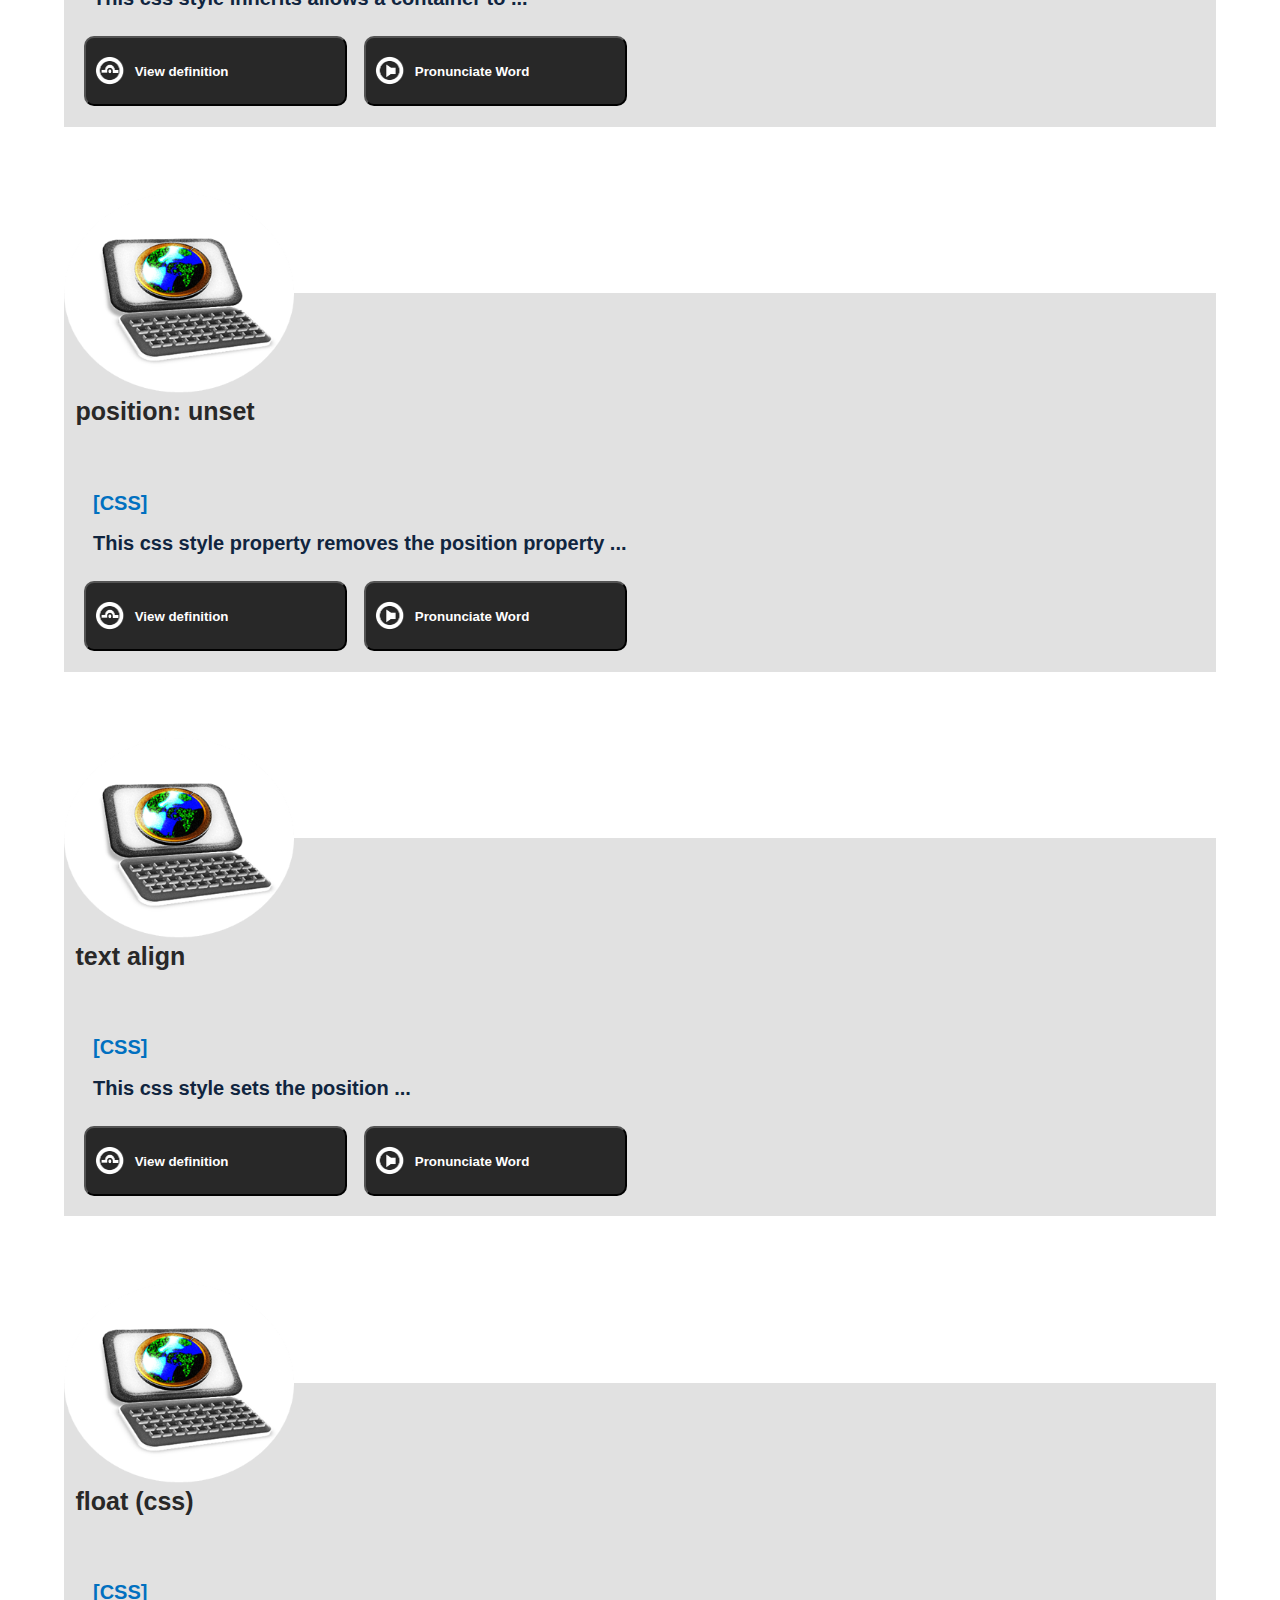
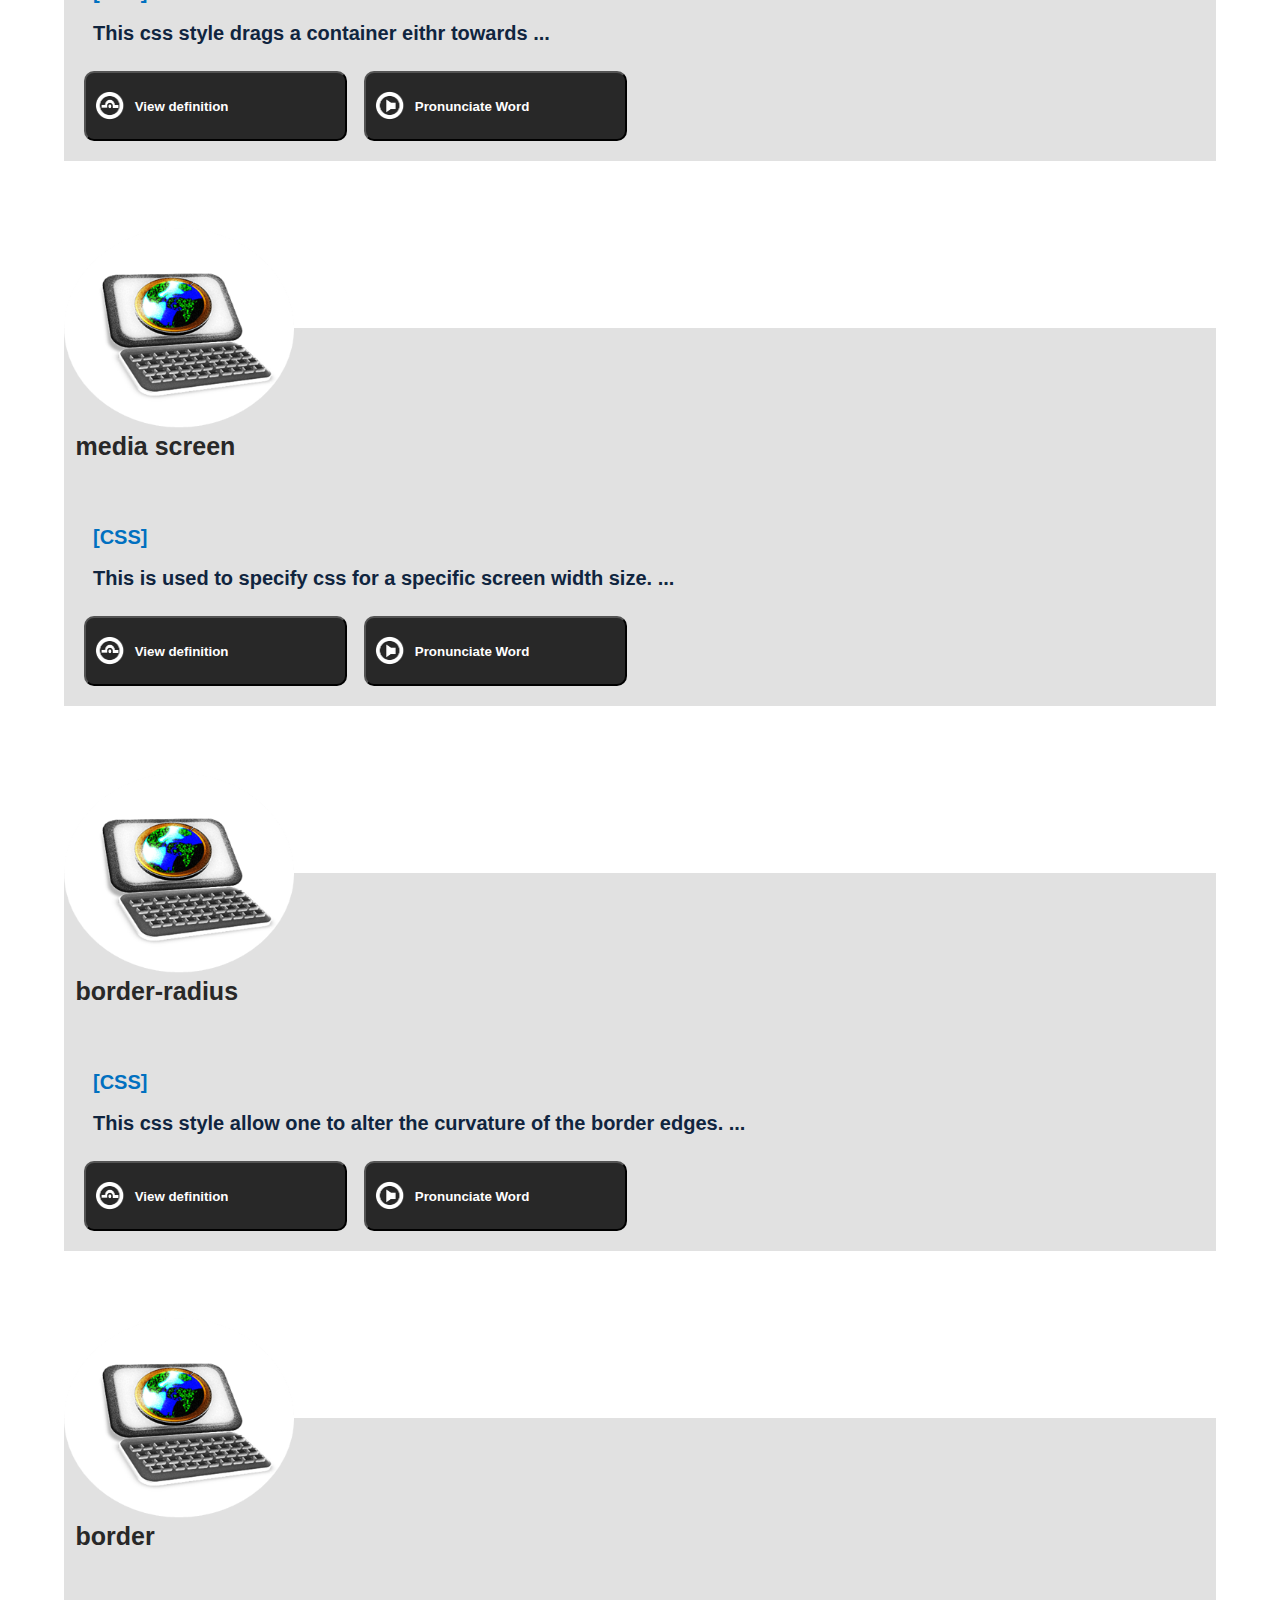
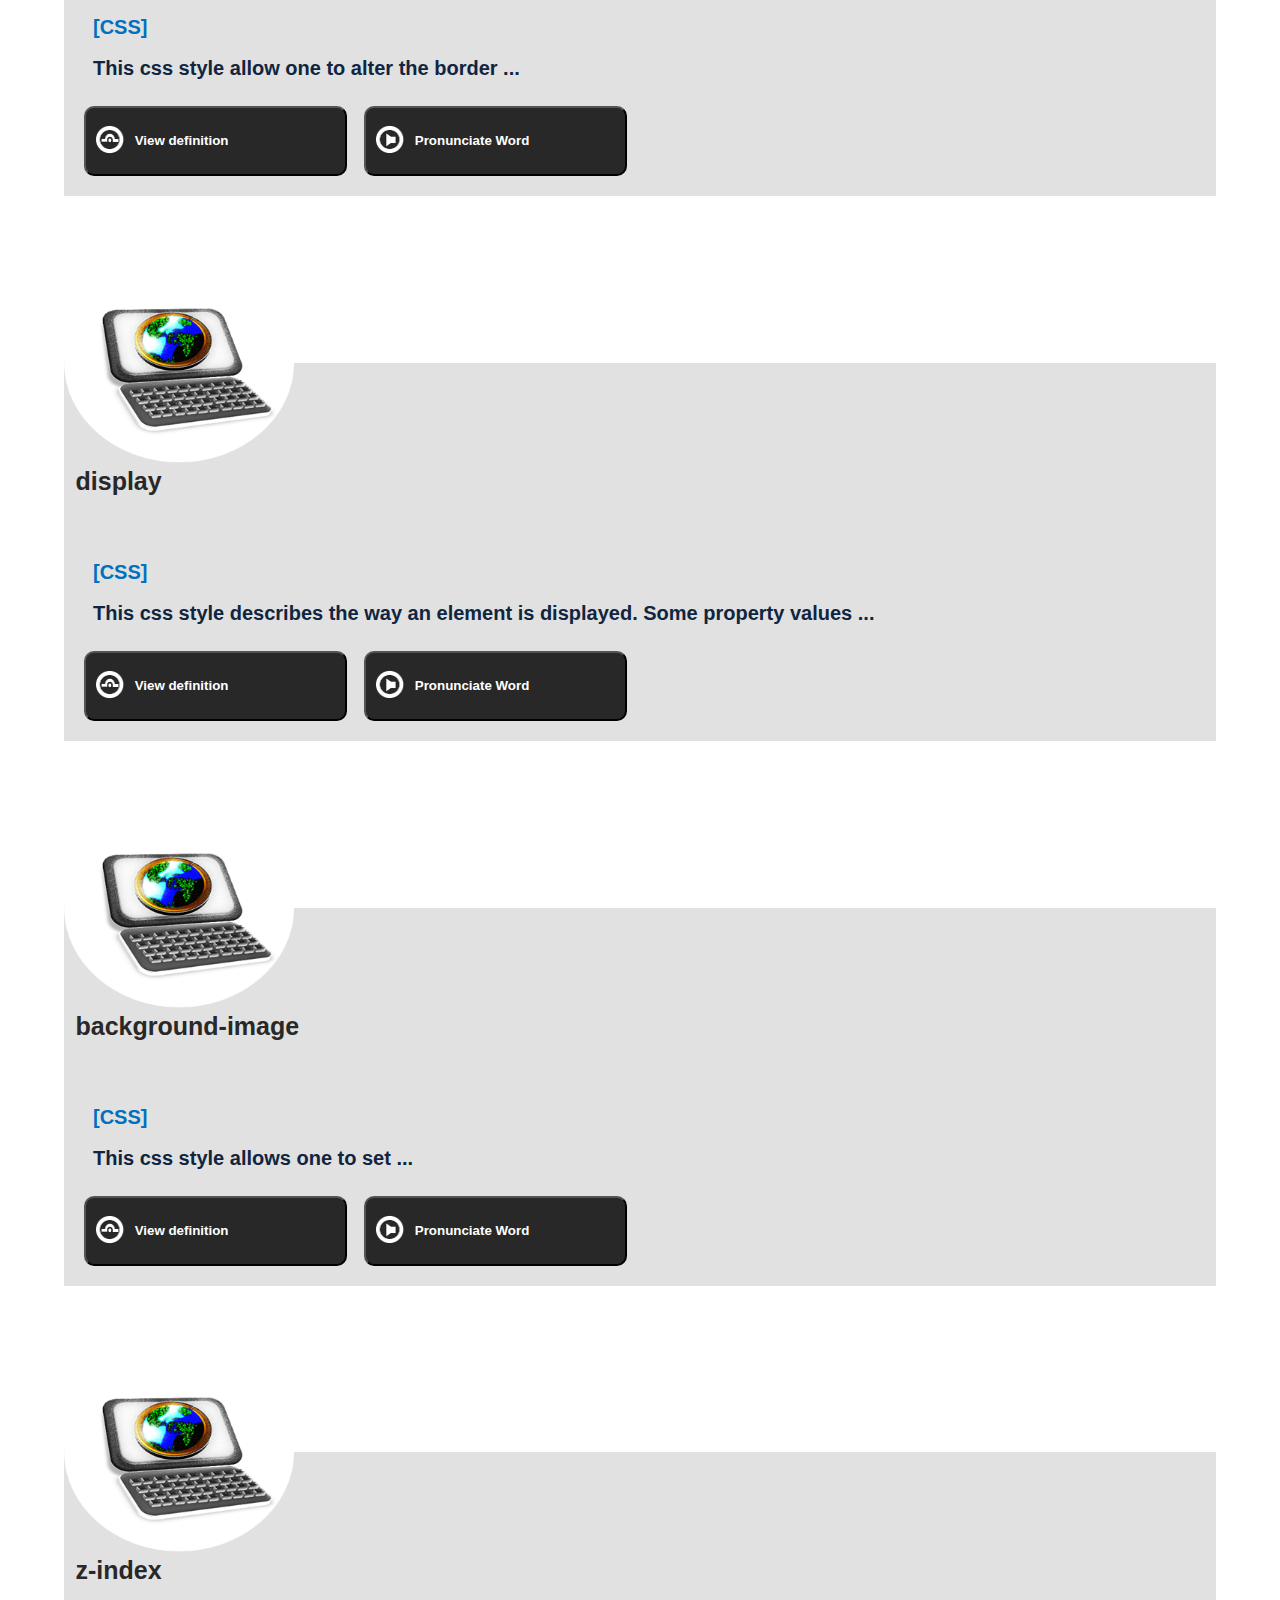
==== commit ae8707fc: "Created a dictionary digital dictionary design" ====
--- a/index.html
+++ b/index.html
@@ -11,26 +11,119 @@
 	  <meta name="viewport" content="width=device-width, initial-scale=1"/>
 	  
 	<link rel="stylesheet" href="index.css"/>
+	<link rel="stylesheet" href="components/header/header.css"/>
+	<link rel="stylesheet" href="components/programmingConcepts/programmingConcepts.css"/>
+	<link rel="stylesheet" href="components/displayList/displayList.css"/>
+	<link rel="stylesheet" href="components/footer/footer.css"/>
+	<link rel="stylesheet" href="components/footer_close/footer_close.css"/>
+	<link rel="stylesheet" href="components/pronounciation_settings/pronounciation_settings.css"/>
+	<link rel="stylesheet" href="components/request_new_word/request_new_word.css"/>
 
 	<script src="images/imageSources.js" type="text/javascript"></script>
     <script src="index.js" type="text/javascript"></script>
+	<script src="components/header/header.js" type="text/javascript"></script>
+	<script src="components/programmingConcepts/programming_definitions.js" type="text/javascript"></script>
+	<script src="components/programmingConcepts/programmingConcepts.js" type="text/javascript"></script>
+	<script src="components/displayList/displayList.js" type="text/javascript"></script>
+	<script src="components/footer/footer.js" type="text/javascript"></script>
+	<script src="components/footer_close/footer_close.js" type="text/javascript"></script>
+	<script src="components/pronounciation_settings/pronounciation_settings.js" type="text/javascript"></script>
+	<script src="components/request_new_word/request_new_word.js" type="text/javascript"></script>
+	
 	
   
 </head>
 
-<body class = "index_body">
+<body id = "body">
+
+	
+	<div class = "home_page">
+
+		<div id = "header_id">
+			<script>
+				createHeader(
+					"header_id",
+					true
+				)
+			</script>
+		</div>
+
+		<div id = "definition_vault_id">
+			<script>
+				definitionVault("definition_vault_id");
+			</script>
+		</div>
+
+		<div id = "pronounciation_settings_id">
+			<script>
+				createPronounciationSettings("pronounciation_settings_id");
+			</script>
+		</div>
+
+		<div id = "request_a_word_id">
+			<script>
+				createRequestNewWord("request_a_word_id");
+			</script>
+		</div>
+
+		
+		
+		<div id = "home_page_id">
+
+			<div class = "slogan">
+				<h3><i>A digital dictionary for all things Information Technology</i></h3>
+			</div>
+			<div class = "horizontal_line"></div>
+
+			<div class = "left_navigation_tab">
+				<form autocomplete="off">
+				
+					<input id="programming_concept_input" type="text" placeholder = "search IT concepts..."/>
+				</form>
+	
+				<section class = "left_navigation_tab_button_group">
+					<button 
+							onclick = "populate_programming_concepts(search_flags.search_specific,document.getElementById(PROGRAMMING_CONCEPT_INPUT_ID).value);"
+					>  
+							<img src = "images/search_icon.png"/> <text>Search</text>
+					</button>
+
+					<button 
+						onclick = "show_modal(showStatus.show,page_setup_parameters[page_index.request_a_word].page_id)"
+					>
+							<img src = "images/alert_icon.png"/> <text>Request Word</text>
+					</button>
+				
+					<select onclick = "populate_programming_concepts(search_flags.search_all,document.getElementById('sort_criteria_dropdown_id').value);" id = "view_criteria">
+					</select>
+					
+					<select id = "sort_criteria_dropdown_id" onclick = "sort_by_selection('sort_criteria_dropdown_id', search_flags.search_all)"> 
+						<option>Sort by: default</option>
+						<option>Sort by: name</option>
+					</select>
+				</section> 
+			</div>
+		
+			<section id = "programming_content_id"></section>
+			<section id = "pagination_button_group_id"></section>
+
+			<div id = "footer_id">
+				<script>
+					createFooter(
+						"footer_id"
+					)
+				</script>
+			</div>
 
 
-	<div class = "home_page">
-		<h2 
-			onclick="goToPage(
-						      	page_index.programming_concepts,
-							  	''
-							  )"
-		>
+			
+		</div>
 
-			Go to programming page
-		</h2>
+		
+		<!-- <div id = "request_page_id">
+			<p>Requests page</p>
+		</div> -->
+		
 	</div>
 
 
@@ -38,5 +131,9 @@
 	
 </body>
 
+<script>
+	setupPage(page_index.index_page);
+	page_startup()
+</script>
 
 </html>
--- a/index.css
+++ b/index.css
@@ -1,14 +1,13 @@
 :root{
-    --light_color: rgb(250,250,250);
-    --dark_grey: rgb(60,60,60);
+    --light_color: rgb(255,255,255);
   	--dark_grey_accent: rgb(40,40,40);
-    --light_grey: rgb(190,190,190);
-    --lighter_grey: rgb(220,220,220);
+    --dark_grey: rgb(80,80,80);
     --grey: grey;
-    --dark_blue: rgb(0,0,150);
+    --light_grey: rgb(225,225,225);
+    --dark_blue: rgb(16,37,63);
+    --blue_1: rgb(0,112,192);
     --light_blue: rgb(64, 225, 247);
     --red: rgb(200,0,0);
-    --green: rgb(0,150,0);
 }
 /* customize scrol bar */
 ::-webkit-scrollbar {
@@ -17,13 +16,13 @@
   
   /* Track */
   ::-webkit-scrollbar-track {
-    box-shadow: inset 0 0 5px var(--grey); 
+    box-shadow: inset 0 0 5px var(--dark_grey_accent); 
     border-radius: 5px;
   }
    
   /* Handle */
   ::-webkit-scrollbar-thumb {
-    background: var(--dark_grey);
+    background: var(--dark_grey_accent);
     border-radius: 5px;
   }
   
@@ -37,215 +36,73 @@
     margin: 0;
 }
 
-.content_area{
-  margin-top: 130px;
-  margin-bottom: 130px;
+.home_page{
   width: 100%;
-  float: left;
-}
-
-.content_area h2,.content_area p{
-  margin: 2%;
-  font-weight: 600;
-  color: var(--light_color);
-}
-
-.content_area p{
-  color: var(--dark_blue);
-  padding: 2%;
-  border-radius: 10px;
-  border-left: 1px solid var(--dark_blue);
-  float: left;
-}
-
-.content_area h2{
-  background-image: url(images/website_component_bakground.png);
-  border-radius: 10px;
-  width: 40vw;
-  text-align: center;
-  padding-top: 2%;
   padding-bottom: 2%;
-  margin-left: 1vw;
-  margin-right: 54vw;
-  float: left;
-}
-
-.home_page{
-  width:100%;
-  float: left;
-}
-
-.home_page_header{
-  width: 96%;
-  padding: 2%;
-  background-image: url(images/website_component_bakground.png);
-  float: left;
-  height: 290px;
-  margin-bottom: 150px;
-}
-
-.home_page_header_section{
-  width: 98%;
-  float: left;
-  margin: 1%;
-  text-align: center;
-  color: var(--light_color);
-}
-
-.home_page_header_section{
-   margin-left: 30%;
-   margin-right: 30%;
-   width: 40%;
-}
-
-.home_page_header_section h1{
-    font-size: 35px;
-}
-
-.home_page_header_section img{
-  width: 70%;
-}
-
-.home_page_header_section p{
-  font-size: 20px;
-}
-
-
-
-.home_page_container{
-  width: 90%;
-  float: left;
-  margin: 2%;
-  margin-left: 5%;
-  margin-right: 5%;
-  top: 1%;
-}
-
-.home_page_tabs_container{
-  width: 96%;
-  margin-left: 2%;
-  margin-right: 2%;
   float: left;
 }
 
 
 
-.home_page_subheading{
-  font-family:'Comic Sans MS',Arial;
+#home_page_id{
+  margin-bottom: 120px;
+  margin-top: 120px;
+  width: 100%;
+  float: left;
+}
+
+#pronounciation_settings_id,#request_a_word_id{
+  display: none;
+}
+
+.slogan{
   width: 96%;
-  padding: 2%;
   float: left;
-  font-size:  25px;
+  padding-top: 2%;
   text-align: center;
   font-weight: 600;
-  color: var(--light_color);
 }
 
-
-.home_page_count{
-  width: 96%;
-  padding: 2%;
+.horizontal_line{
+  height: 10px;
+  width: 10%;
+  margin-left: 45%;
+  margin-right: 45%;
+  background-color: var(--dark_grey_accent);
   float: left;
-  font-weight: 600;
-  color: var(--dark_blue);
 }
 
-
-.home_page_header_section{
-  color: var(--light_color);
-  font-size: 20px;
+.home_navigation{
+    width: 50%;
+    margin-left: 25%;
+    margin-right: 25%;
+    float: left;
+    height: 400px;
+    margin-top: 4%;
 }
 
+.home_navigation_tab{
+  height:200px;
+  width: 48%;
+  border: 1px solid var(--light_color);
+  background-color: var(--dark_grey_accent);
+  float: left;
+  text-align: center;
+}
 
-@media screen and (max-width: 1025px) {
-  .home_page_container{
-    width: 96%;
-    margin-left: 2%;
-    margin-right: 2%;
-  }
-  
-  .home_page_subheading{
-    font-size: 18px;
-  }
+.center_piece{
+  width: 200px;
+  height: 200px;
+  position: absolute;
+  top: 50%;
+  left: 35%;
+}
 
-  
-  .home_page_tabs_container{
-    width: 98%;
-    margin-left: 1%;
-    margin-right: 1%;
-  }
+.center_piece img{
+  width: 230px;
+  height: 200px;
+}
+@media screen and (max-width: 360px) {
 
 
-  .content_area{
-    margin-top: 120px;
-  }
 }
-
-@media screen and (max-width: 770px) {
-  
-  
-   .content_area h2,.content_area p{
-    font-size: 15px;
-  }
-
-  .content_area p{
-    margin-bottom: 30px;
-  }
-
-  .content_area h2{
-    width: 96%;
-    margin-left: 1%;
-    margin-right: 1%;
-  }
-
-  
-  
-}
-
-@media screen and (max-width: 600px) {
-  
-  
-  .home_page_header_section{
-    margin-left: 15%;
-    margin-right: 15%;
-    width: 70%;
- }
-
- 
- 
-}
-
-@media screen and (max-width: 500px) {
-  .home_page_tabs_container{
-    width: 90%;
-    margin-left: 5%;
-    margin-right: 5%;
-  }
-
-  .home_page_header_section h1{
-    font-size: 25px;
- }
-
- .home_page_header_section p{
-   font-size: 15px;
- }
-
- 
-
- .home_page_header_section img{
-  width: 90%;
-}
-
-.home_page_header{
-  height: 200px;
-}
-
-}
-
-@media screen and (max-width: 360px) {
- 
-.home_page_header{
-  height: 240px;
-}
-
-}
--- a/components/header/header.css
+++ b/components/header/header.css
@@ -0,0 +1,88 @@
+.header_container{
+    width: 100%;
+    height: 120px;
+    float: left;
+    background-color: var(--dark_grey_accent);
+    background-image: url(../../images/books.png);
+    position: fixed;
+    top: 0;
+    
+}
+
+.header_section_side{
+    width: 35%;
+    float: left;
+    height: 120px;
+    text-align: center;
+}
+
+.header_section_center{
+    width: 30%;
+    float: left;
+    text-align: center;
+    height: 100px;
+    background-color: var(--light_grey);
+    border: 4px solid var(--light_color);
+    border-radius: 10px;
+    margin-top: 30px;
+    
+}
+
+.exit_img{
+    width: 80px;
+    height: 70px;
+    margin-top: 25px;
+    cursor: pointer;
+    display: none;
+}
+
+.logo_img{
+    /* width: 200px;
+    height: 45px;
+    padding: 2px;*/
+    margin-top: 20px; 
+    width: 70%;
+}
+
+.hide{
+    display: none;
+}
+
+.show{
+    display: block;
+}
+
+@media screen and (max-width: 700px) {
+    .header_section_side{
+        width: 25%;
+    }
+    
+    .header_section_center{
+        width: 50%;
+    }
+}
+
+@media screen and (max-width: 500px) {
+
+    .header_section_side{
+        width: 15%;
+    }
+    
+    .header_section_center{
+        width: 70%;
+    }
+    
+    .exit_img{
+        width: 50px;
+        height: 40px;
+        margin-top: 50px;
+    }
+    
+   
+    
+
+}
+
+
+
+
--- a/components/programmingConcepts/programmingConcepts.css
+++ b/components/programmingConcepts/programmingConcepts.css
@@ -0,0 +1,218 @@
+.no_results{
+    color: var(--red);
+    width: 96%;
+    float: left;
+    margin-left: 2%;
+}
+
+.left_navigation_tab{
+	width:96%;
+	float: left;
+	padding: 2%;
+    padding-left: 0;
+    padding-bottom: 0;
+	text-decoration: none;
+	text-align: left;
+    background-color: var(--light_color);
+}
+
+.left_navigation_tab input{
+	margin-left: 1%;
+    margin-right: 0;
+    margin-top: 2px;
+	padding-bottom: 0;
+    padding-top: 65px;
+	width: 20%;
+	border: none;
+	border-bottom: 2px solid var(--dark_blue);
+    background-color: var(--light_color);
+	color: var(--dark_blue);
+	font-weight: 600;
+	font-size: 18px;
+	float:left;
+    text-align: left;
+}
+
+.left_navigation_tab input:focus{
+	outline: none;
+}
+
+.left_navigation_tab_button_group{
+	width: 76%;
+    margin: 1%;
+	float: left;
+}
+
+.left_navigation_tab_button_group button img{
+    width: 30px;
+    height: 30px;
+    margin-right: 2%;
+    float: left;
+}
+
+.left_navigation_tab_button_group button text{
+   float: left;
+   padding-top: 8px;
+   padding-bottom: 8px;
+   padding-left: 2%;
+}
+
+.left_navigation_tab_button_group button,.left_navigation_tab_button_group select{
+	width: 23%;
+    height: 70px;
+	margin: 1%;
+	padding: 1%;
+    padding-top: 2%;
+    padding-bottom: 2%;
+	float: left;
+	border-radius: 10px;
+	background-color: var(--dark_grey_accent);
+	color: var(--light_color);
+	font-weight: 600;
+	cursor: pointer;
+}
+
+
+.left_navigation_tab_button_group button:hover{
+    color: var(--light_blue);
+}
+
+.left_navigation_tab_button_group .card_button{
+    width: 30%;
+}
+
+.left_navigation_tab_button_group .card_button text{
+    padding-top: 8px;
+}
+
+.programming_concept_tab{
+    width: 90%;
+    float: left;
+    background-color: var(--light_grey);
+    margin-top: 2%;
+    margin-left: 5%;
+    margin-right: 5%;
+    margin-bottom: 5%;
+    margin-top: 8%;
+}
+
+.programming_concept_tab h3{
+    color: var(--dark_grey_accent);
+    font-size: 25px;
+    padding: 1%;
+}
+
+.programming_concept_tab h4{
+    color: var(--dark_blue);
+    font-size: 20px;
+    margin: 2%;
+}
+
+.left_navigation_tab_button_group .category_style{
+    color: var(--blue_1);
+}
+
+.computer_icon{
+    width: 100%;
+    float: left;
+}
+
+.computer_icon img{
+    width: 230px;
+    height: 200px;
+    margin-top: -100px;
+}
+
+@media screen and (max-width: 1000px) {
+    .programming_concept_tab{
+      margin-top: 15%;
+    }
+    
+}
+
+@media screen and (max-width: 900px) {
+    .left_navigation_tab_button_group{
+        width: 98%;
+    }
+
+    .left_navigation_tab input{
+        width: 94%;
+    }
+}
+
+
+
+@media screen and (max-width: 700px) {
+    
+    #programming_content_id{
+        margin-top: 10px;
+    }
+
+    .programming_concept_tab{
+        margin-top: 25%;
+    }
+
+
+}
+
+@media screen and (max-width: 680px) {
+    
+    .left_navigation_tab_button_group button{
+        width: 48%;
+        height: 50px;
+    }
+
+    
+    .left_navigation_tab_button_group .card_button{
+        width: 48%;
+        height: 50px;
+    }
+
+    .left_navigation_tab_button_group select{
+        width: 48%;
+        height: 40px;
+    }
+
+    .computer_icon img{
+        width: 150px;
+        height: 130px;
+        margin-top: -50px;
+    }
+
+    .left_navigation_tab input{
+        padding-top: 25px;
+    }
+
+   
+
+}
+
+@media screen and (max-width: 400px) {
+
+    .left_navigation_tab_button_group button{
+        width: 48%;
+    }
+
+    .left_navigation_tab_button_group h4{
+       font-size: 15px;
+    }
+
+    
+    .left_navigation_tab_button_group .card_button{
+        width: 90%;
+    }
+
+    .left_navigation_tab_button_group select{
+        width: 48%;
+    }
+
+    
+
+}
+
+@media screen and (max-width: 320px) {
+
+    .left_navigation_tab_button_group button{
+        width: 98%;
+    }
+}--- a/components/displayList/displayList.css
+++ b/components/displayList/displayList.css
@@ -0,0 +1,216 @@
+/* dispay modal */
+.definition_area{
+    width: 100%;
+    float: left;
+    margin-bottom: 70px;
+    margin-top: 100px;
+}
+#display_definition_modal_id{
+	top: 0;
+	bottom: 0;
+	left: 0;
+	right: 0;
+	position: fixed;
+	background-color: var(--light_color);
+	width: 100vw;
+	height: 100vh;
+	z-index: 25;
+	overflow-y: scroll;
+	display: none;
+   
+}
+
+#display_definition_modal_header_id,#display_definition_modal_related_id h2{
+    color: var(--dark_blue);
+    font-size: 25px;
+    border-bottom: 1px solid var(--dark_blue);
+}
+
+#display_definition_modal_related_id h2{
+    font-size: 30px;
+    padding-bottom: 4%;
+}
+
+#display_definition_modal_related_id{
+    font-size: 20px;
+    font-weight: 600;
+}
+
+#display_definition_modal_category_id{
+    font-size: 15px;
+    color: var(--dark_blue);
+}
+
+#display_definition_modal_date_id{
+    font-weight: 600;
+}
+
+#display_definition_modal_definition_id{
+    font-size: 20px;
+    font-weight: 600;
+}
+
+.display_definition_modal_section{
+	width: 96%;
+	margin: 1%;
+	padding: 1%;
+	
+}
+
+.display_definition_modal_section_header,.display_definition_modal_section_header_inner{
+	padding: 1%;
+	background-color: var(--dark_blue);
+	color: var(--light_color);
+	border-radius: 10px;
+	width: 50%;
+}
+
+.display_definition_modal_empty{
+	height: 100px;
+	width: 100%;
+}
+
+.display_definition_modal_section_header{
+    margin-left: 24%;
+    margin-right: 24%;
+    top: 0;
+    position: absolute;
+}
+
+
+.display_definition_modal_section_header_inner{
+	margin: 1%;
+	padding: 1%;
+	width: 96%;
+	border-radius: 10px;
+	border: 2px solid var(--light_color);
+    text-align: center;
+}
+
+.display_definition_modal_section_header_inner span:hover{
+    cursor: pointer;
+    color: var(--light_blue);
+}
+
+.display_definition_modal_section span{
+	width: 30px;
+	height: 30px;
+	font-size: 30px;
+	font-family: 'Goudy Stout';
+}
+
+/**Autocomplete component*/
+
+.populate_options_class {
+    position: fixed;
+    border-bottom: none;
+    border-top: none;
+    z-index: 99;
+    top: 52vh;
+    height: 50vh;
+    overflow-y: scroll;
+    left: 0;
+    right: 0;
+    background-color: var(--light_color);
+}
+
+.populate_options_class div {
+    padding: 10px;
+    background-color: var(--light_color);
+}
+
+.populate_options_class div:hover {
+    background-color: var(--light_color_accent);
+    cursor: pointer;
+}
+
+@media screen and (max-width: 950px) {
+    .populate_options_class {
+        top: 50vh;
+        height: 45vh;
+    }
+}
+
+@media screen and (max-width: 950px) {
+    .populate_options_class {
+        top: 48vh;
+        height: 45vh;
+    }
+}
+
+
+@media screen and (max-width: 770px) {
+   
+    #display_definition_modal_header_id,#display_definition_modal_related_id h2{
+        font-size: 25px;
+    }
+    
+    #display_definition_modal_related_id h2{
+        font-size: 25px;
+    }
+    
+    #display_definition_modal_related_id{
+        font-size: 15px;
+    }
+    
+    #display_definition_modal_category_id{
+        font-size: 12px;
+    }
+    
+    
+    #display_definition_modal_definition_id{
+        font-size: 16px;
+    }
+
+    .display_definition_modal_section_header{
+        margin-left: 4%;
+        margin-right: 4%;
+        width: 88%;
+    }
+
+    .display_definition_modal_section_header h2{
+        font-size: 20px;
+    }
+
+    .display_definition_modal_section_header span{
+        font-size: 20px;
+    }
+
+    
+
+
+}
+
+@media screen and (max-width: 680px) {
+    .populate_options_class {
+         top: 40vh;
+        height: 55vh; 
+    }
+
+}
+
+@media screen and (max-width: 523px) {
+    .populate_options_class {
+         top: 43vh;
+        height: 52vh; 
+    }
+
+}
+
+@media screen and (max-width: 490px) {
+    .populate_options_class {
+        top: 43vh;
+        height: 55vh;
+    }
+
+}
+
+@media screen and (max-width: 400px) {
+    .populate_options_class {
+        top: 42vh;
+        height: 53vh;
+    }
+
+}
+  
+  
--- a/components/footer/footer.css
+++ b/components/footer/footer.css
@@ -0,0 +1,69 @@
+.footer_container{
+    width: 100%;
+    float: left;
+    background-color: var(--dark_grey_accent);
+    color: var(--light_color);
+    bottom: 0;
+    position: fixed;
+    height: 70px;;
+}
+
+.footer_container p{
+    text-align: center;
+    width: 100%;
+    float: left;
+}
+
+.footer_container p text{
+    text-decoration: underline;
+    margin-bottom: 10px;
+}
+
+.footer_container p text:hover{
+    cursor: pointer;
+    color: var(--light_blue);
+}
+
+.footer_container button{
+    text-align: center;
+    width: 90px;
+    float: left;
+    margin-top: -150px;
+    height: 60px;
+    border-radius: 5px;
+    background-color: var(--dark_grey_accent);
+    color: var(--light_color);
+    margin-left: 86%;
+    display: none;
+    text-align: center;
+}
+
+.footer_container button img{
+    width: 30px;
+    height: 25px;
+}
+
+.footer_container button:hover{
+    color: var(--light_blue);
+    border: 1px solid var(--light_blue);
+    cursor: pointer;
+}
+
+@media screen and (max-width: 769px) {
+    .footer_container button{
+        margin-left: 80%;
+    }
+}
+
+@media screen and (max-width: 500px) {
+    .footer_container button{
+        margin-left: 70%;
+    }
+}
+
+@media screen and (max-width: 360px) {
+    .footer_container button{
+        margin-left: 60%;
+    }
+}
+
--- a/components/footer_close/footer_close.css
+++ b/components/footer_close/footer_close.css
@@ -0,0 +1,28 @@
+.footer_close_container{
+    width: 100%;
+    bottom: 0;
+    position: fixed;
+    height: 60px;
+    display: flex;
+    justify-content: center;
+    align-items: center;
+}
+
+.footer_close_container button{
+    text-align: center;
+    width: 40%;
+    border-radius: 5px;
+    background-color: var(--dark_grey_accent);
+    color: var(--light_color);
+    padding: 1%;
+    margin: 1%;
+    font-size: 20px;
+}
+
+.footer_close_container button:hover{
+    color: var(--light_blue);
+    border: 1px solid var(--light_blue);
+    cursor: pointer;
+}
+
+
--- a/components/pronounciation_settings/pronounciation_settings.css
+++ b/components/pronounciation_settings/pronounciation_settings.css
@@ -0,0 +1,152 @@
+.pronounciation_settings_container{
+    width: 50%;
+    margin-left: 25%;
+    margin-right: 25%;
+    float: left;
+    margin-top: 10%;
+    border: 2px solid var(--dark_blue);
+    background-color: var(--light_color);
+    
+}
+
+.pronounciation_settings_header{
+    width: 76%;
+    margin-left: 10%;
+    margin-right: 10%;
+    margin-top: -5%;
+    padding: 2%;
+    padding-bottom: 4%;
+    border-radius: 10px;
+    background-color: var(--dark_blue);
+    color: var(--light_color);
+    text-align: center;
+}
+
+.pronounciation_settings_footer{
+    width: 98.01%;
+    float: left;
+    padding: 1%;
+    background-color: var(--dark_blue);
+    display: flex;
+    justify-content: center;
+    align-items: center;
+}
+
+.pronounciation_settings_img{
+    width: 100%;
+    float: left;
+    text-align: center;
+}
+
+.pronounciation_settings_img img{
+    width: 80px;
+    height: 80px;
+    margin-top: -30px;
+}
+
+.pronounciation_settings_footer button{
+    width: 40%;
+    background-color: var(--light_color);
+    margin: 1%;
+    padding: 1%;
+    text-align: center;
+    color: var(--dark_blue);
+    border-radius: 10px;
+    font-size: 20px;
+    font-weight: 600;
+}
+
+.pronounciation_settings_footer button:hover{
+    background-color: var(--dark_blue);
+    color: var(--light_color);
+    cursor: pointer;
+    border: 1px solid var(--light_color);
+}
+
+.pronounciation_settings_overlay{
+    top: 0;
+    bottom: 0;
+    left: 0;
+    right: 0;
+    position: fixed;
+    background-color: rgba(50,50,50,0.9);
+   
+}
+
+.pronounciation_settings_section{
+    width: 40%;
+    margin: 2%;
+    float: left;
+    color: var(--dark_blue);
+    font-weight: 600;
+}
+
+.pronounciation_settings_section_text{
+    width: 20px;
+    height: 20px;
+    margin: 2%;
+    float: left;
+    color: var(--dark_blue);
+    display: flex;
+    justify-content: center;
+    align-items: center;
+}
+
+.pronounciation_settings_section_text input{
+    width: 20px;
+    height: 20px;
+    text-align: center;
+    font-weight: 600;
+}
+
+
+@media screen and (max-width: 769px) {
+
+    .pronounciation_settings_container{
+        width: 80%;
+        margin-left: 10%;
+        margin-right: 10%;
+    }
+}
+
+
+@media screen and (max-width: 500px) {
+
+    .pronounciation_settings_container{
+        width: 90%;
+        margin-left: 2%;
+        margin-right: 2%;
+    }
+}
+
+
+
+
+@media screen and (max-width: 320px) {
+    .pronounciation_settings_header{
+        font-size: 10px;
+    }
+
+    .pronounciation_settings_img img{
+        width: 50px;
+        height: 50px;
+        margin-top: -20px;
+    }
+
+    .pronounciation_settings_section{
+        width: 46%;
+    }
+
+    .pronounciation_settings_section_text{
+        width: 40%;
+        margin-left: 30%;
+        margin-right: 30%;
+        margin-bottom: 20px;
+    }
+    
+  
+}
+
+
+
+
--- a/components/request_new_word/request_new_word.css
+++ b/components/request_new_word/request_new_word.css
@@ -0,0 +1,182 @@
+.request_word_container{
+  float: left;   
+  top: 0;
+  bottom: 0;
+  left: 0;
+  right: 0;
+  width: 100vw;
+  height: 100vh;
+  z-index: 25;
+  overflow-y: scroll;
+  position: fixed;
+  background-color: var(--light_color);
+}
+
+.request_word_header,.request_word_form{
+    width: 94%;
+    margin: 2%;
+    padding: 1%;
+    float: left;
+}
+
+.request_word_header{
+    background-color: var(--dark_grey);
+    color: var(--light_color);
+    font-size: 20px;
+    margin-top: 150px;
+}
+
+.request_word_form{
+    margin-left: 10%;
+    margin-right: 10%;
+    margin-top: 10%;
+    width: 74%;
+    background-color: var(--dark_grey);
+}
+
+.request_word_form_img{
+    width: 100%;
+    float: left;
+    margin-top: -100px;
+}
+
+.request_word_form_img img{
+    width: 180px;
+    height: 150px;
+}
+
+.request_word_form_section{
+    width: 100%;
+    float: left;
+    margin-bottom: 4%;
+}
+
+.request_word_form_section label,.request_word_form_section input,.request_word_form_section select{
+    width: 44%;
+    padding: 1%;
+    margin: 1%;
+    float: left;
+    font-size: 16px;
+}
+
+.request_word_form_section input{
+    border: none; 
+    border-bottom: 2px solid var(--dark_grey);
+    
+}
+
+.request_word_form_section label span{
+    color: var(--light_blue);
+    font-size: 20px;
+    font-weight: 600;
+}
+
+.request_word_form_section label{
+    color: var(--light_color);
+    font-weight: 600;
+}
+
+.request_word_form select{
+    width: 46.5%;
+    border-radius: 10px;
+    color: var(--dark_grey);
+    cursor: pointer;
+}
+
+.footer_buttons{
+    width: 46%;
+    padding: 2%;
+    margin: 2%;
+    color: var(--dark_grey);
+    background-color: var(--light_color);
+    border: 1px solid var(--light_color);
+    border-radius: 10px;
+    font-size: 25px;
+    font-weight: 600;
+}
+
+.footer_buttons:hover{
+    color: var(--blue_1);
+    border: 1px solid var(--blue_1);
+    cursor: pointer;
+}
+
+.request_word_form_section p button{
+    width: 25px;
+    height: 25px;
+    margin-right: 6px;
+    background-color: var(--light_color);
+    border: 2px solid var(--dark_grey);
+    border-radius: 5px;
+    cursor: pointer;
+}
+
+.request_word_form_section p{
+    color: var(--light_color);
+    padding-top: 2px;
+    padding-bottom: 2px;
+}
+
+.request_word_form_section p button{
+    font-weight: 600;
+    color: var(--blue_1);
+    float: left;
+}
+
+.request_word_form_section p text{
+    font-weight: 600;
+    float: left;
+    padding-top: 5px;
+    width: 90%;
+}
+
+.request_word_form_section p a{
+    color: var(--light_blue);
+    font-weight: 600;
+}
+
+.request_word_form p{
+    color: var(--light_color);
+    font-weight: 600;
+}
+
+.request_word_form p span{
+    color: var(--light_blue);
+}
+
+@media screen and (max-width: 769px) {
+    .request_word_form{
+        margin-left: 2%;
+        margin-right: 2%;
+        margin-top: 20%;
+        width: 94%;
+    }
+
+    .request_word_header{
+        font-size: 15px;
+    }
+
+    .footer_buttons{
+        font-size: 18px;
+    }
+}
+
+@media screen and (max-width: 500px) {
+    .request_word_form{
+        margin-top: 35%;
+    }
+
+    .request_word_form_section label,.request_word_form_section input,.request_word_form_section select{
+        width: 94%;
+    }
+
+    .request_word_form_section label,.request_word_form_section input,.request_word_form_section p text{
+        font-size: 12px;
+    }
+
+    .footer_buttons{
+        font-size: 15px;
+    }
+
+}
+
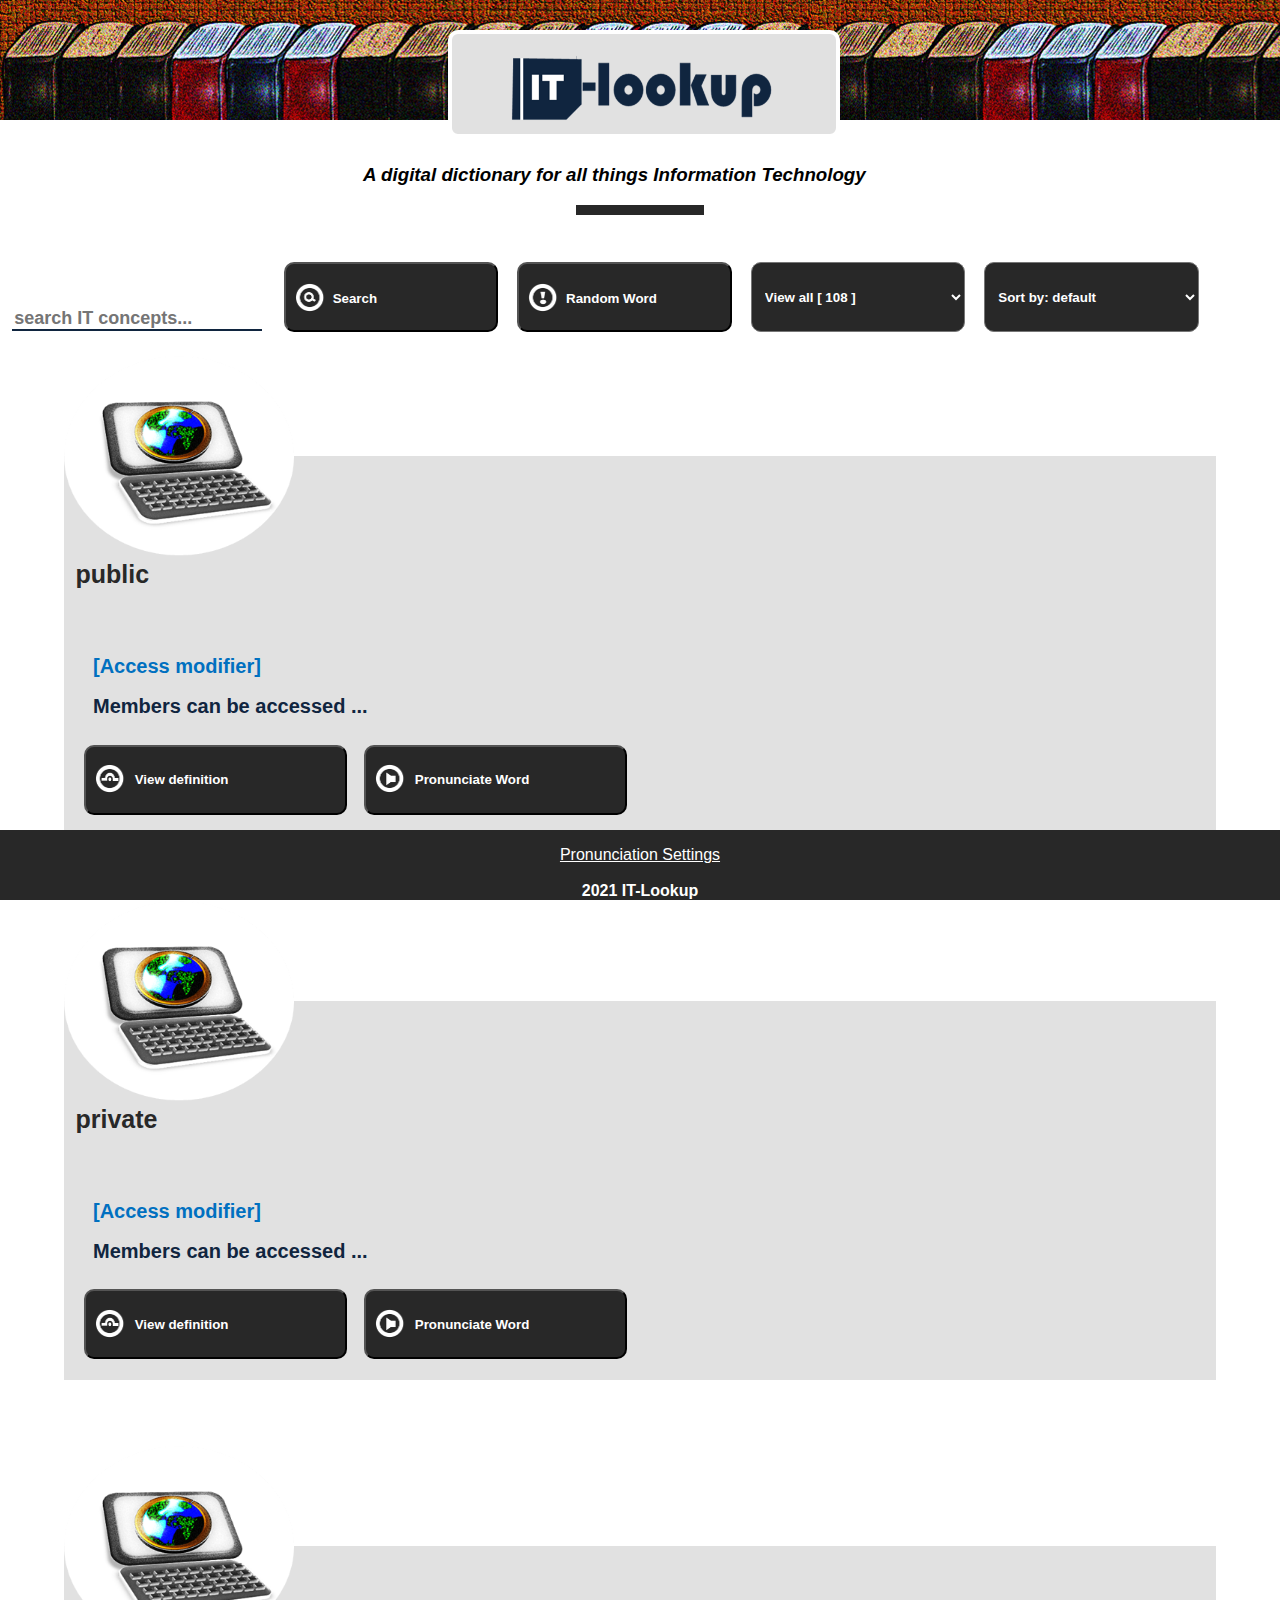
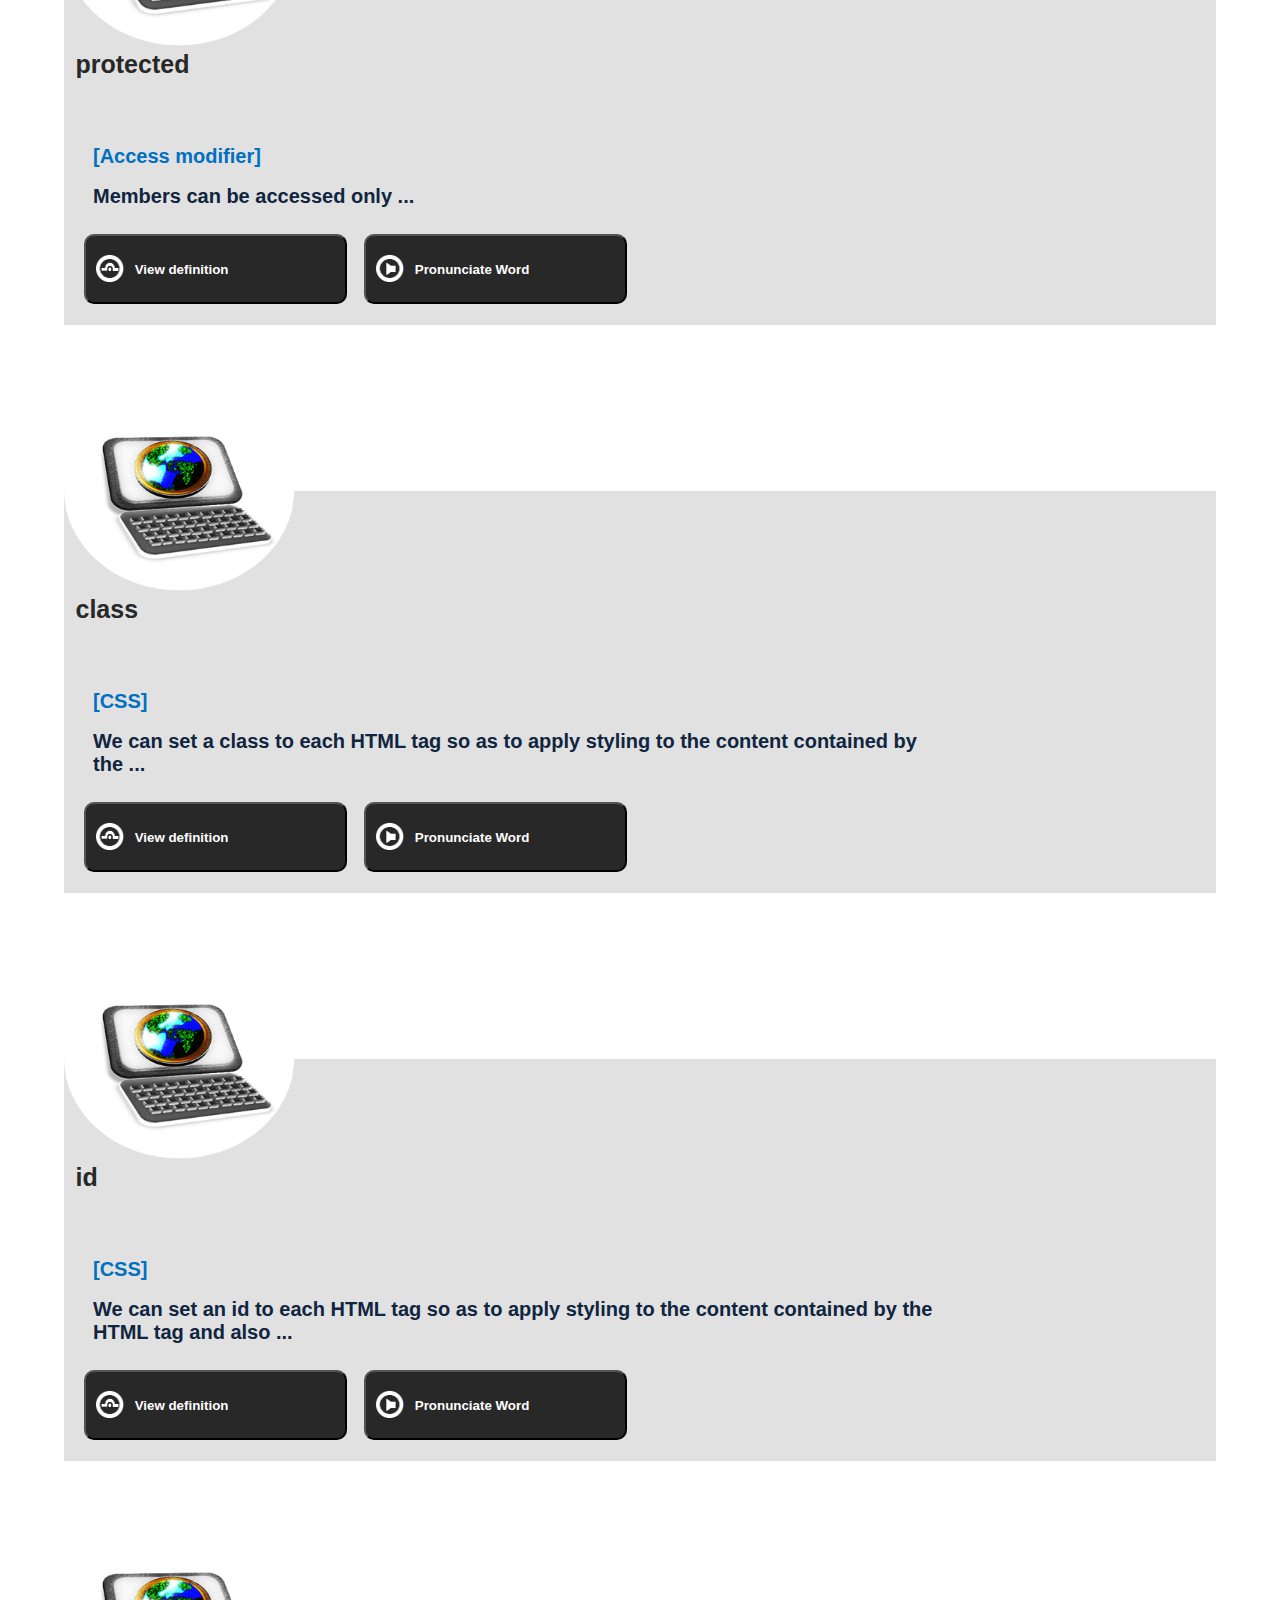
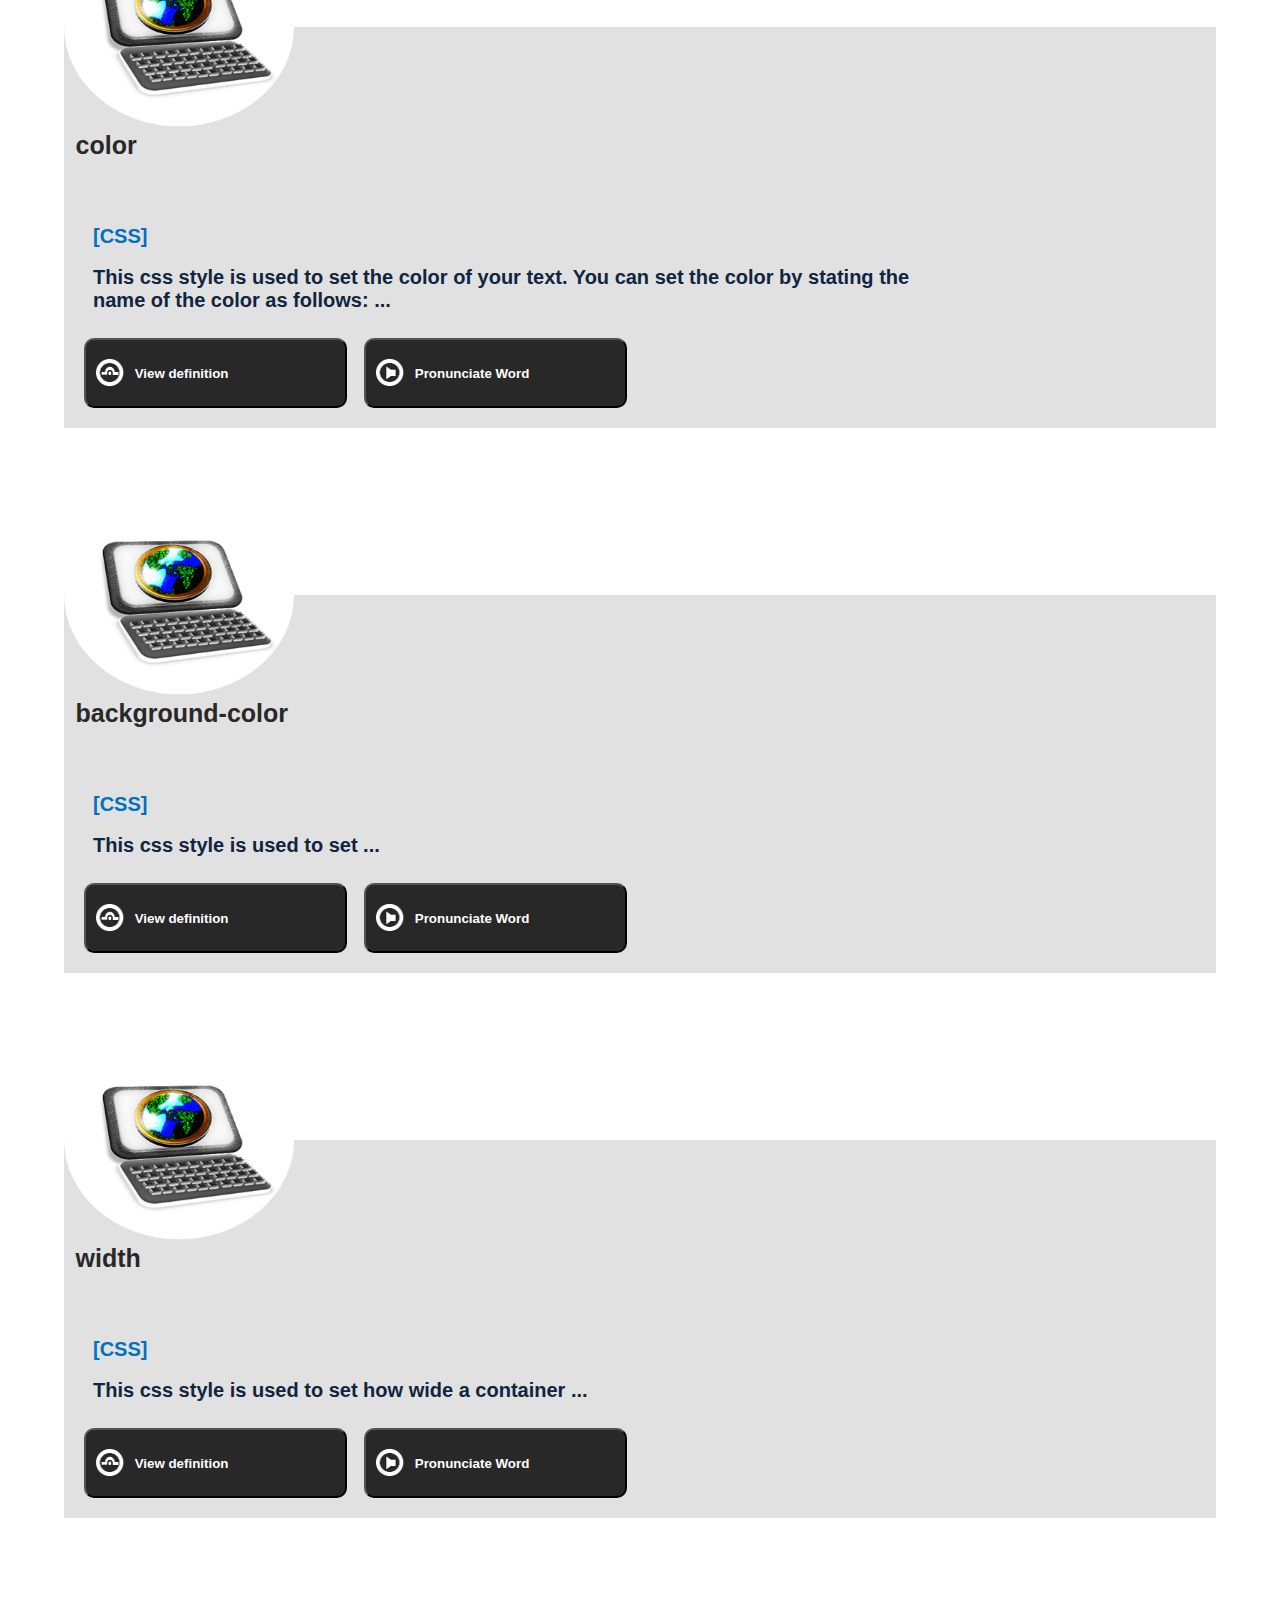
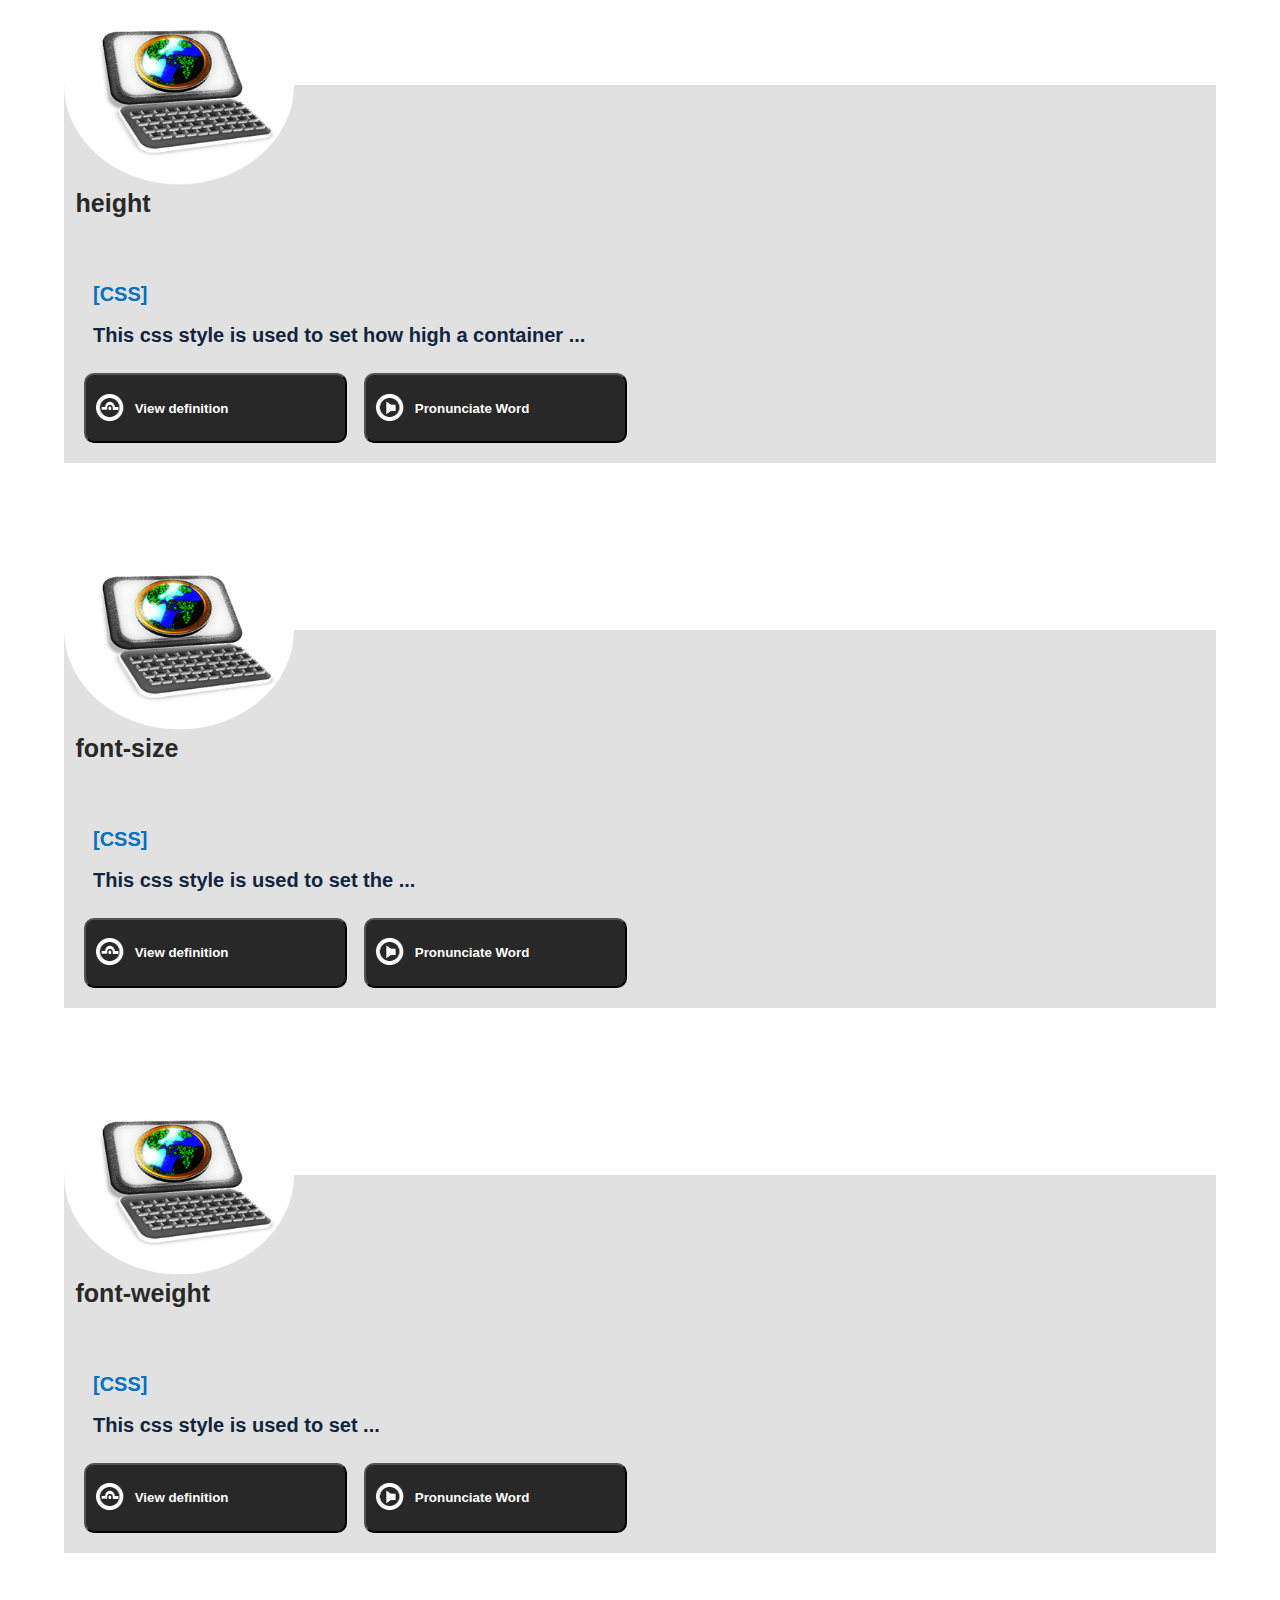
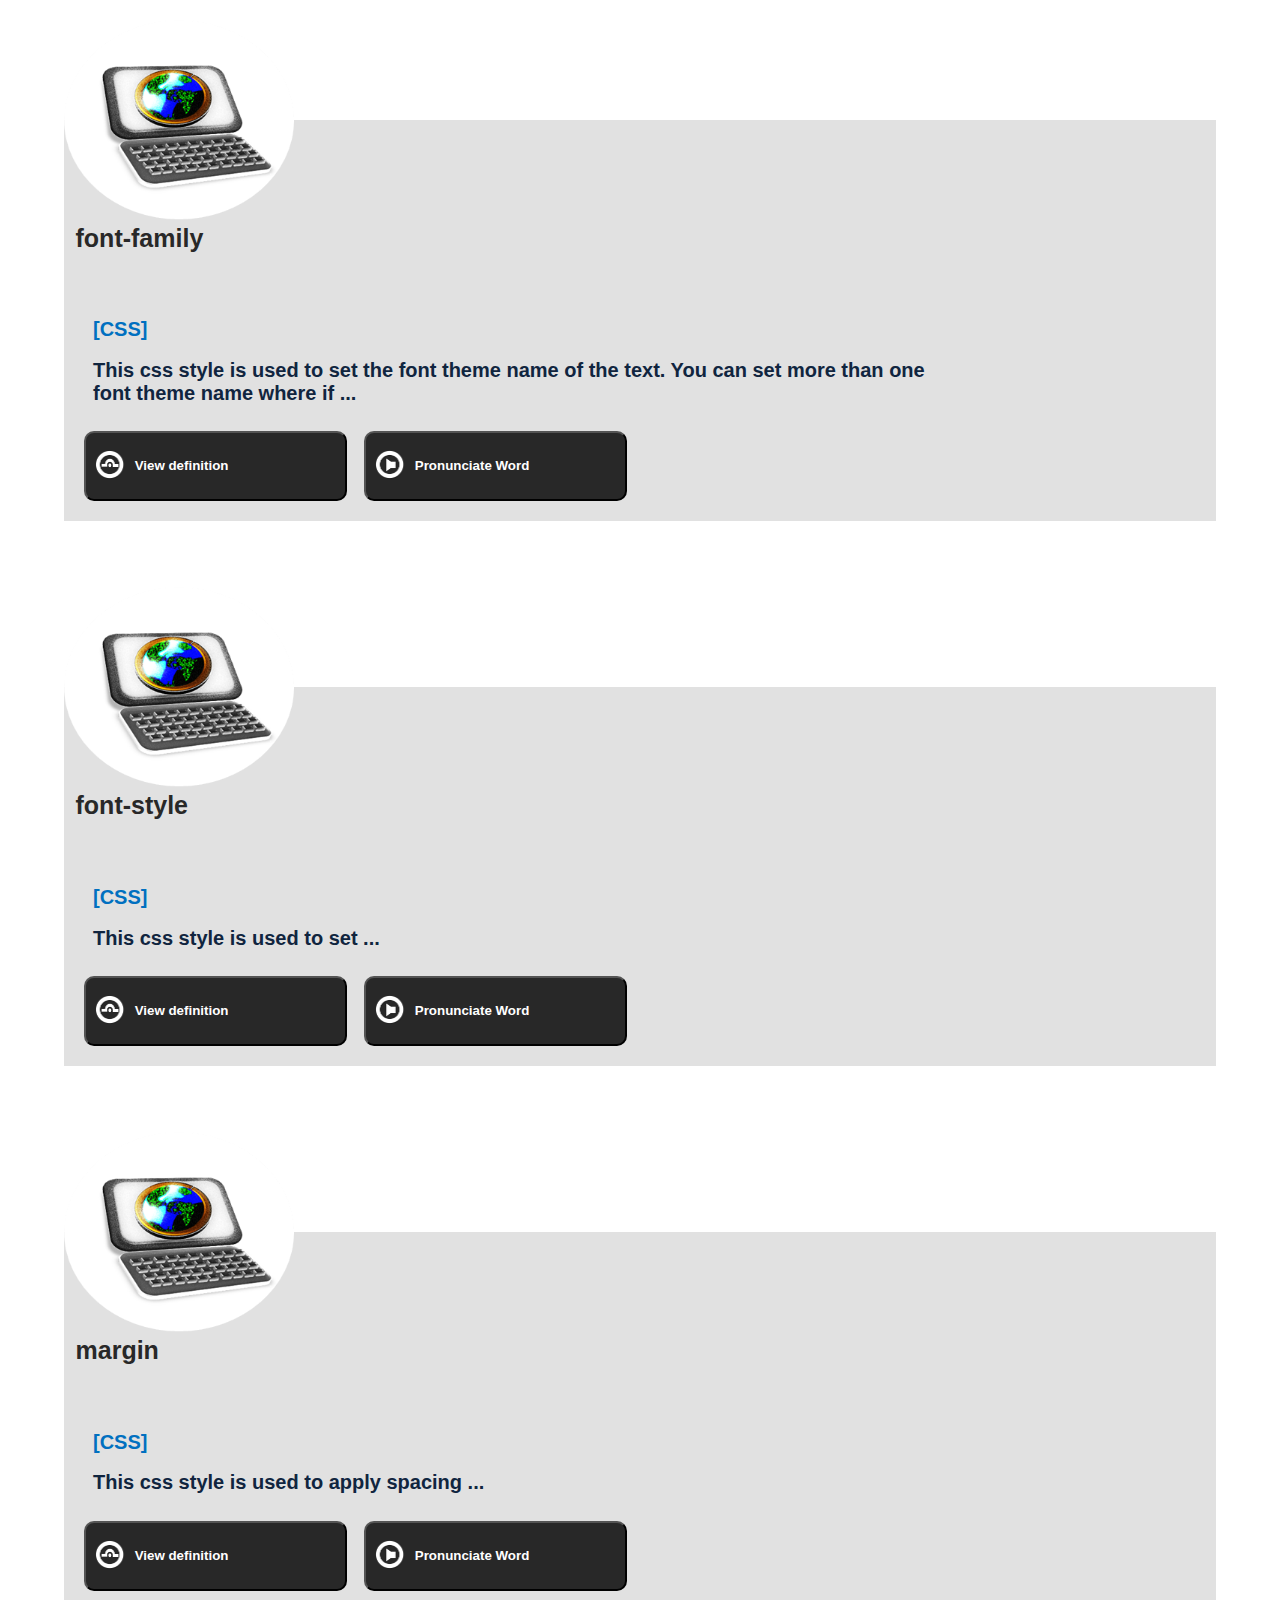
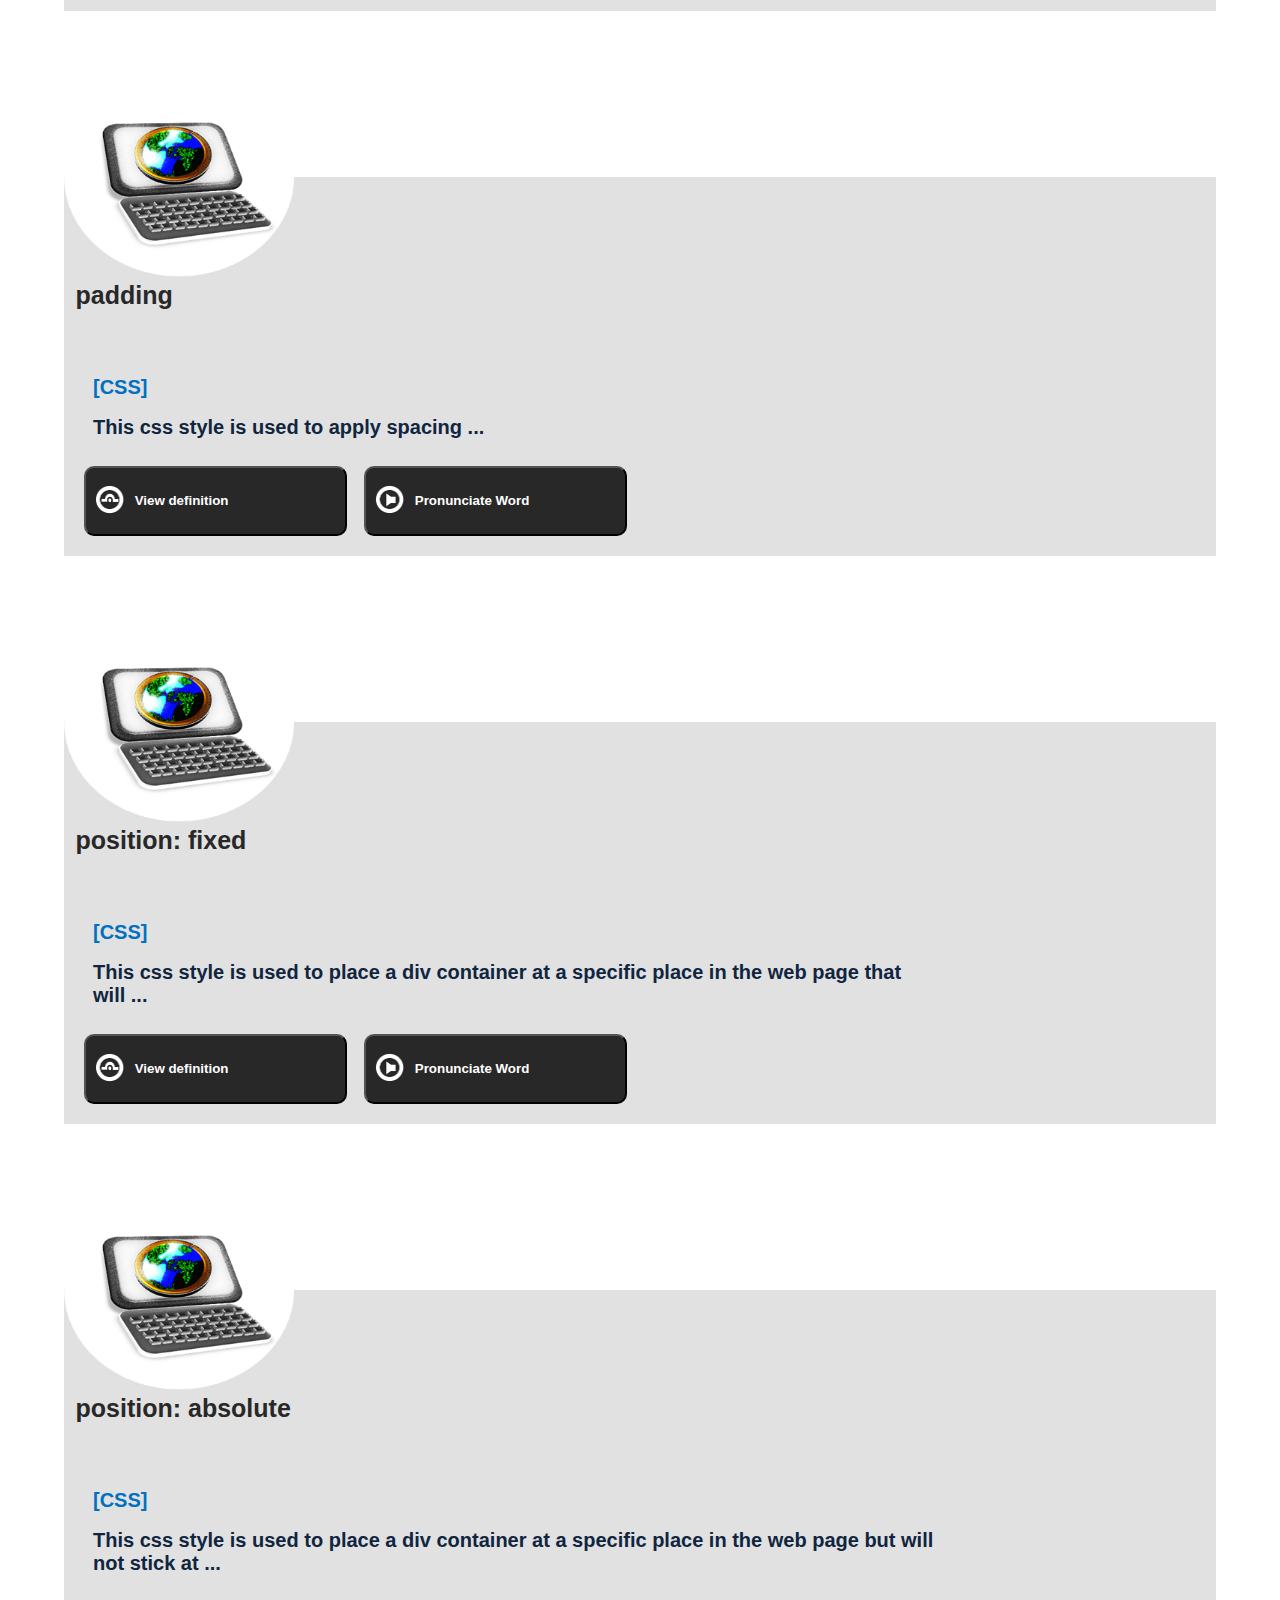
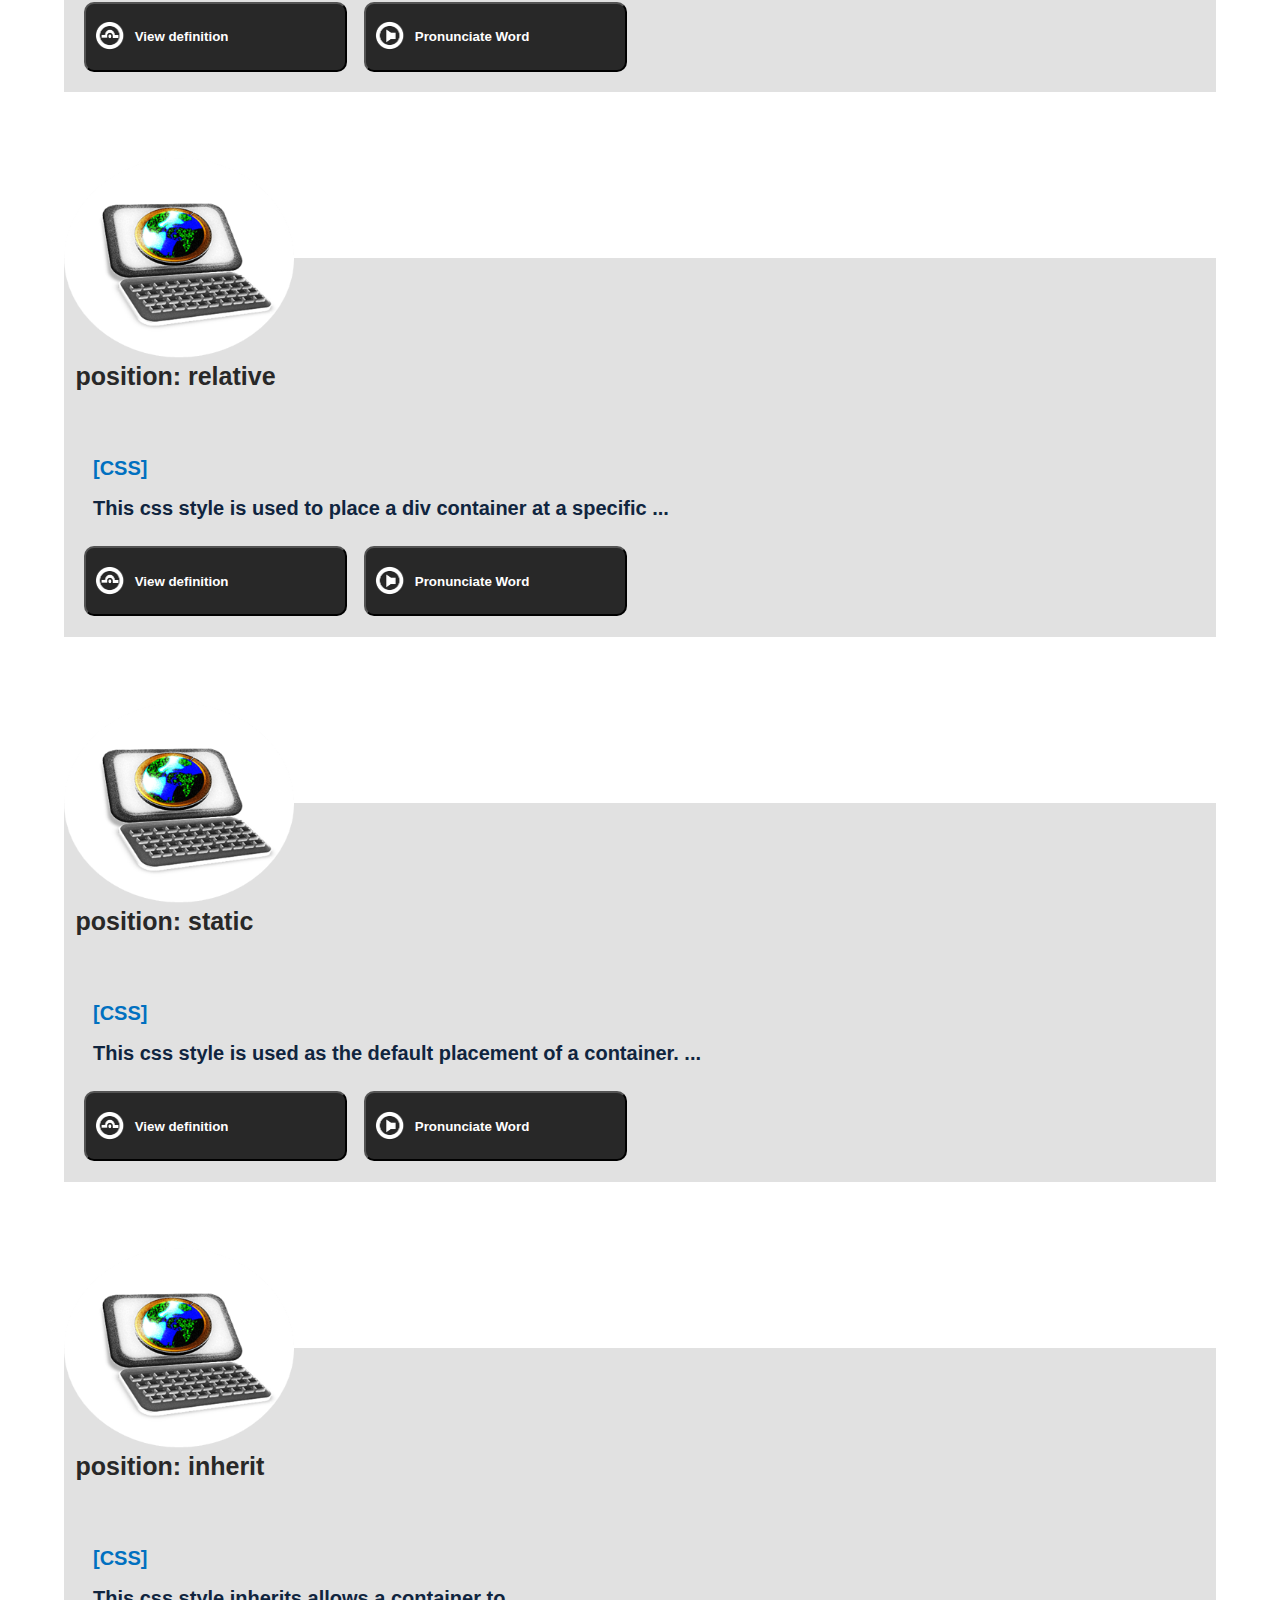
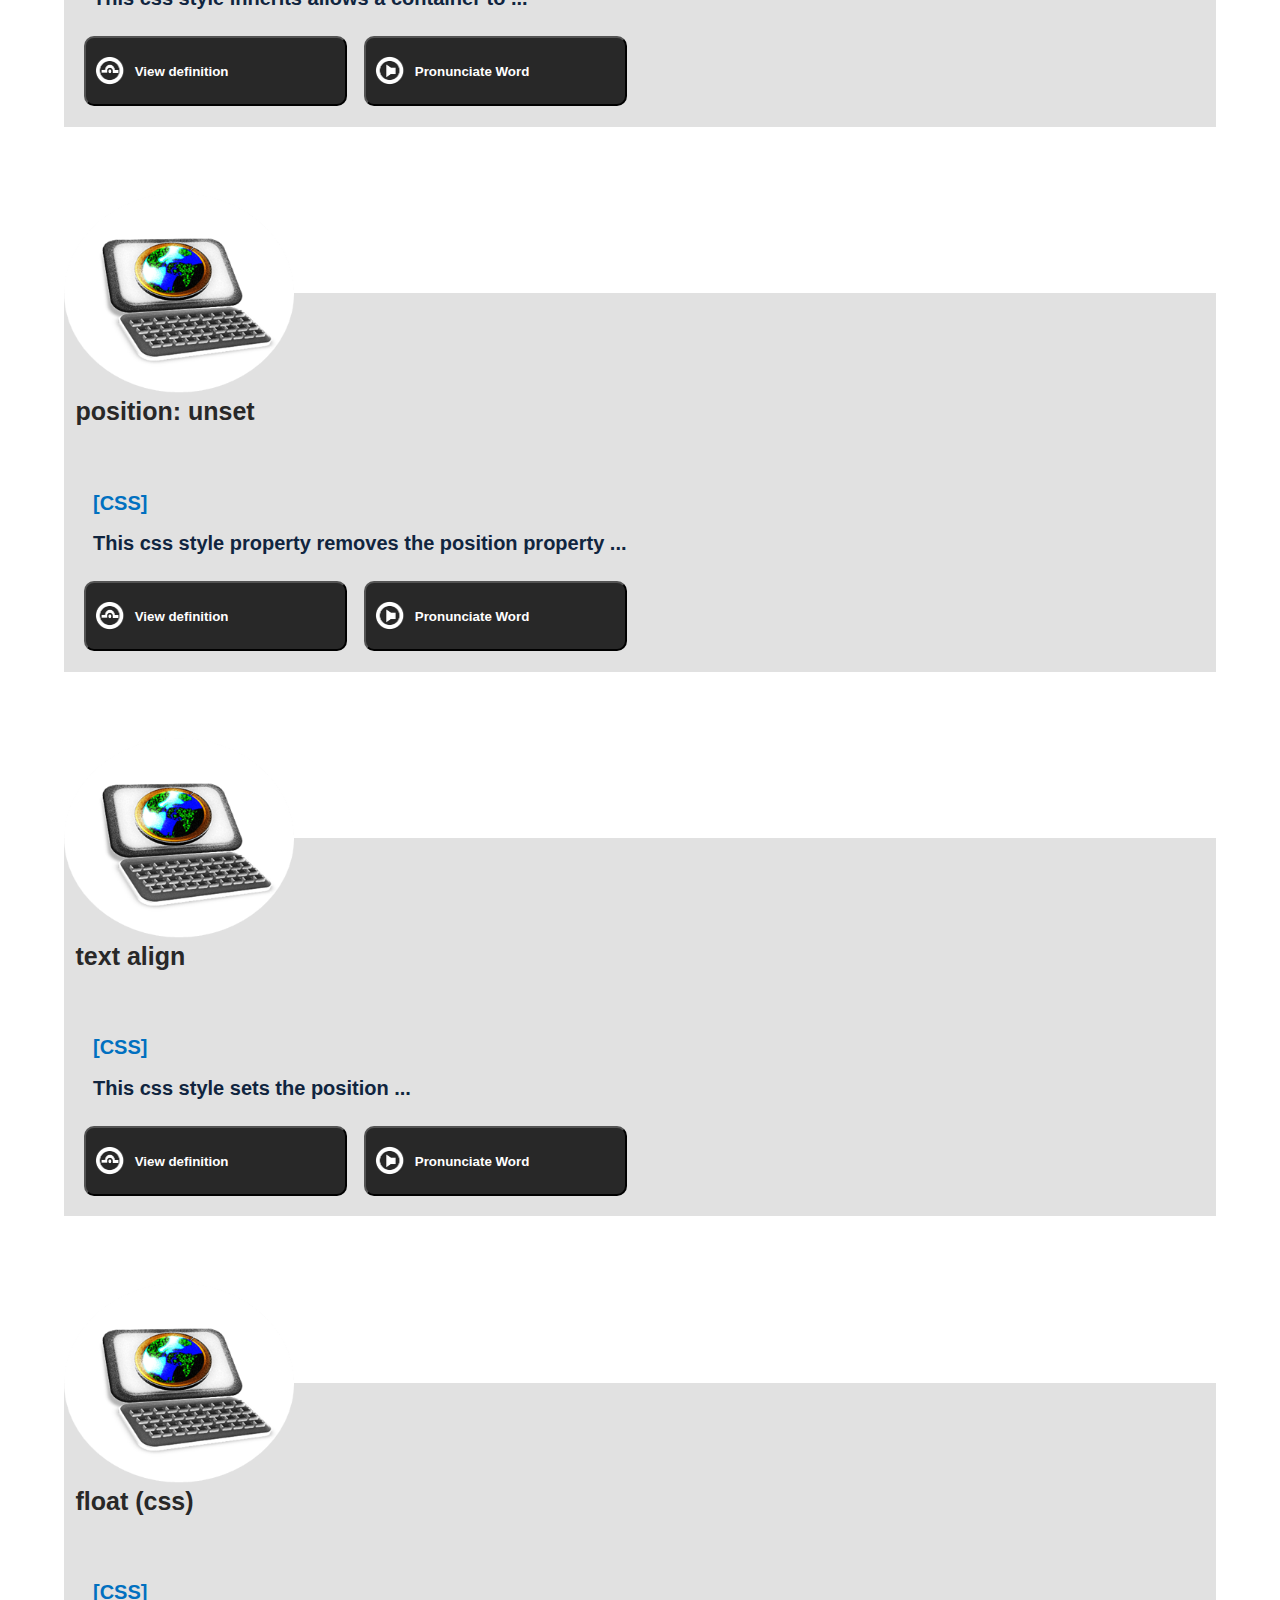
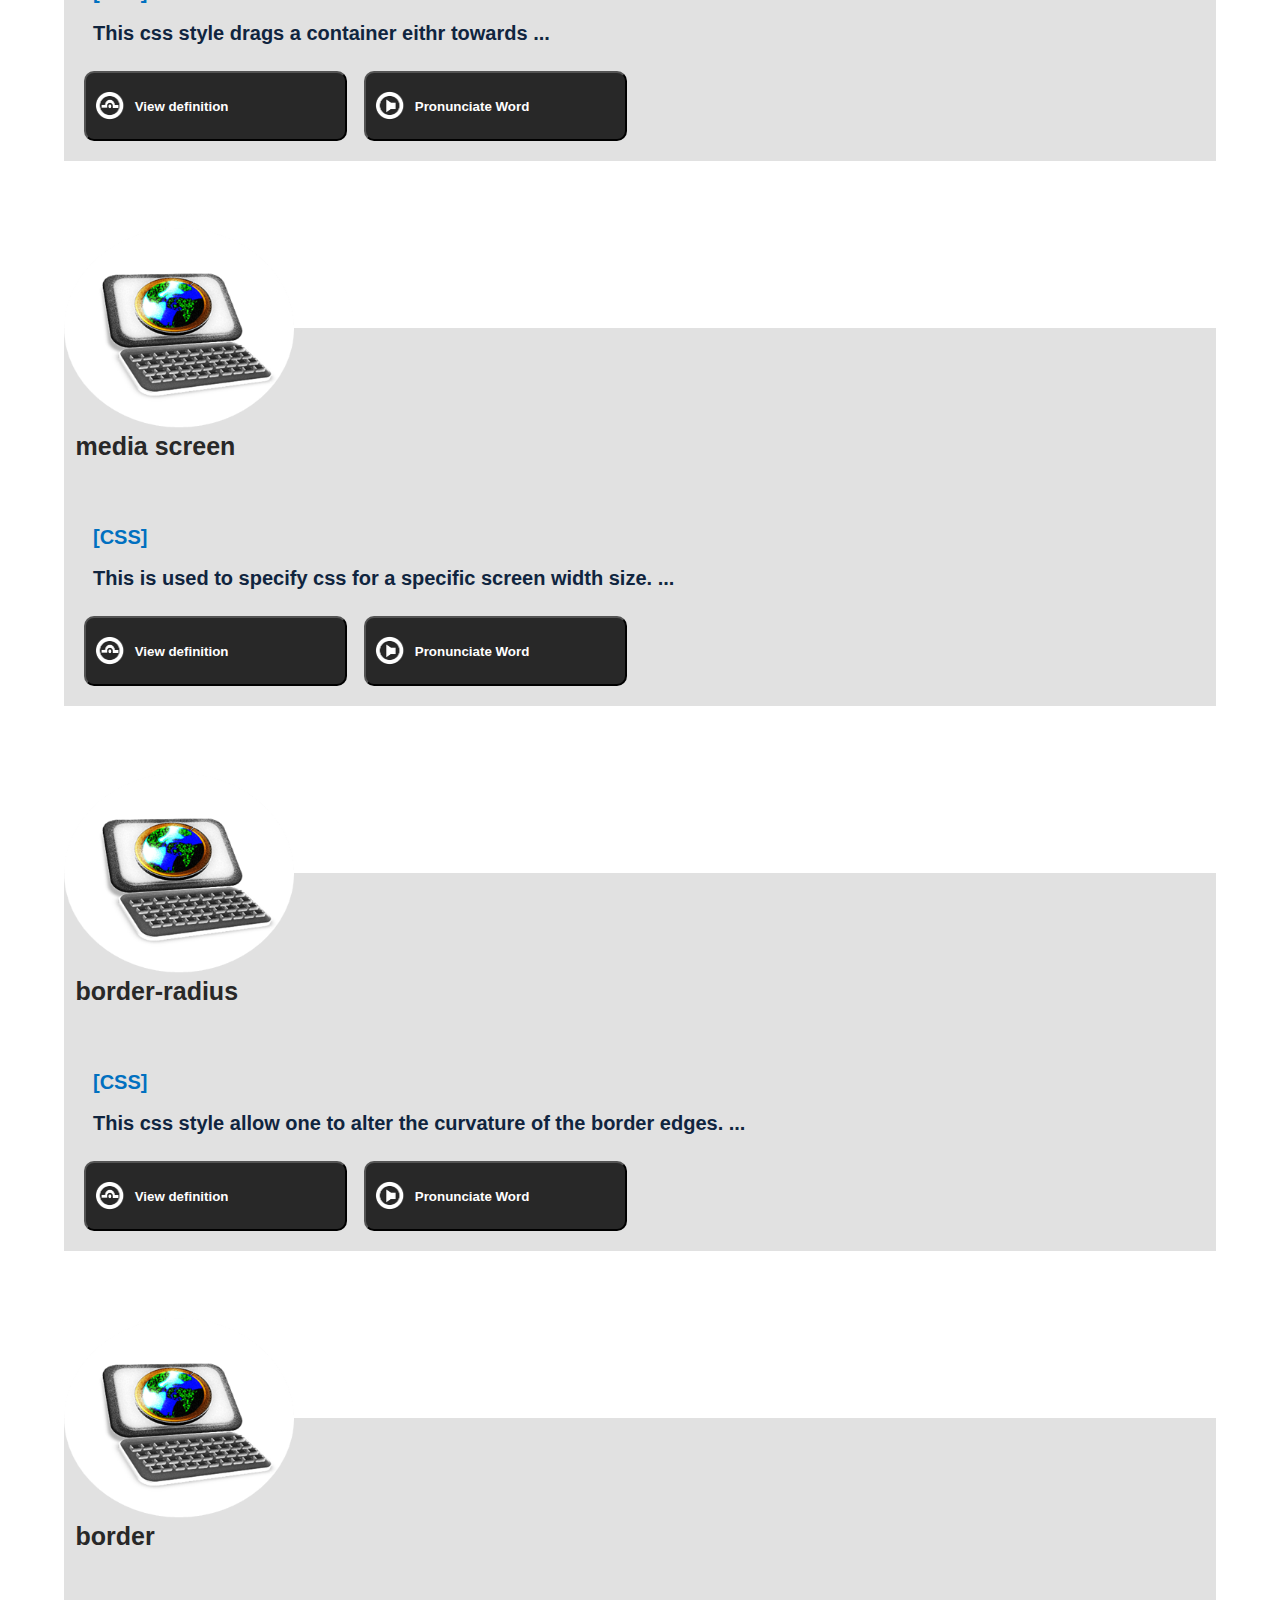
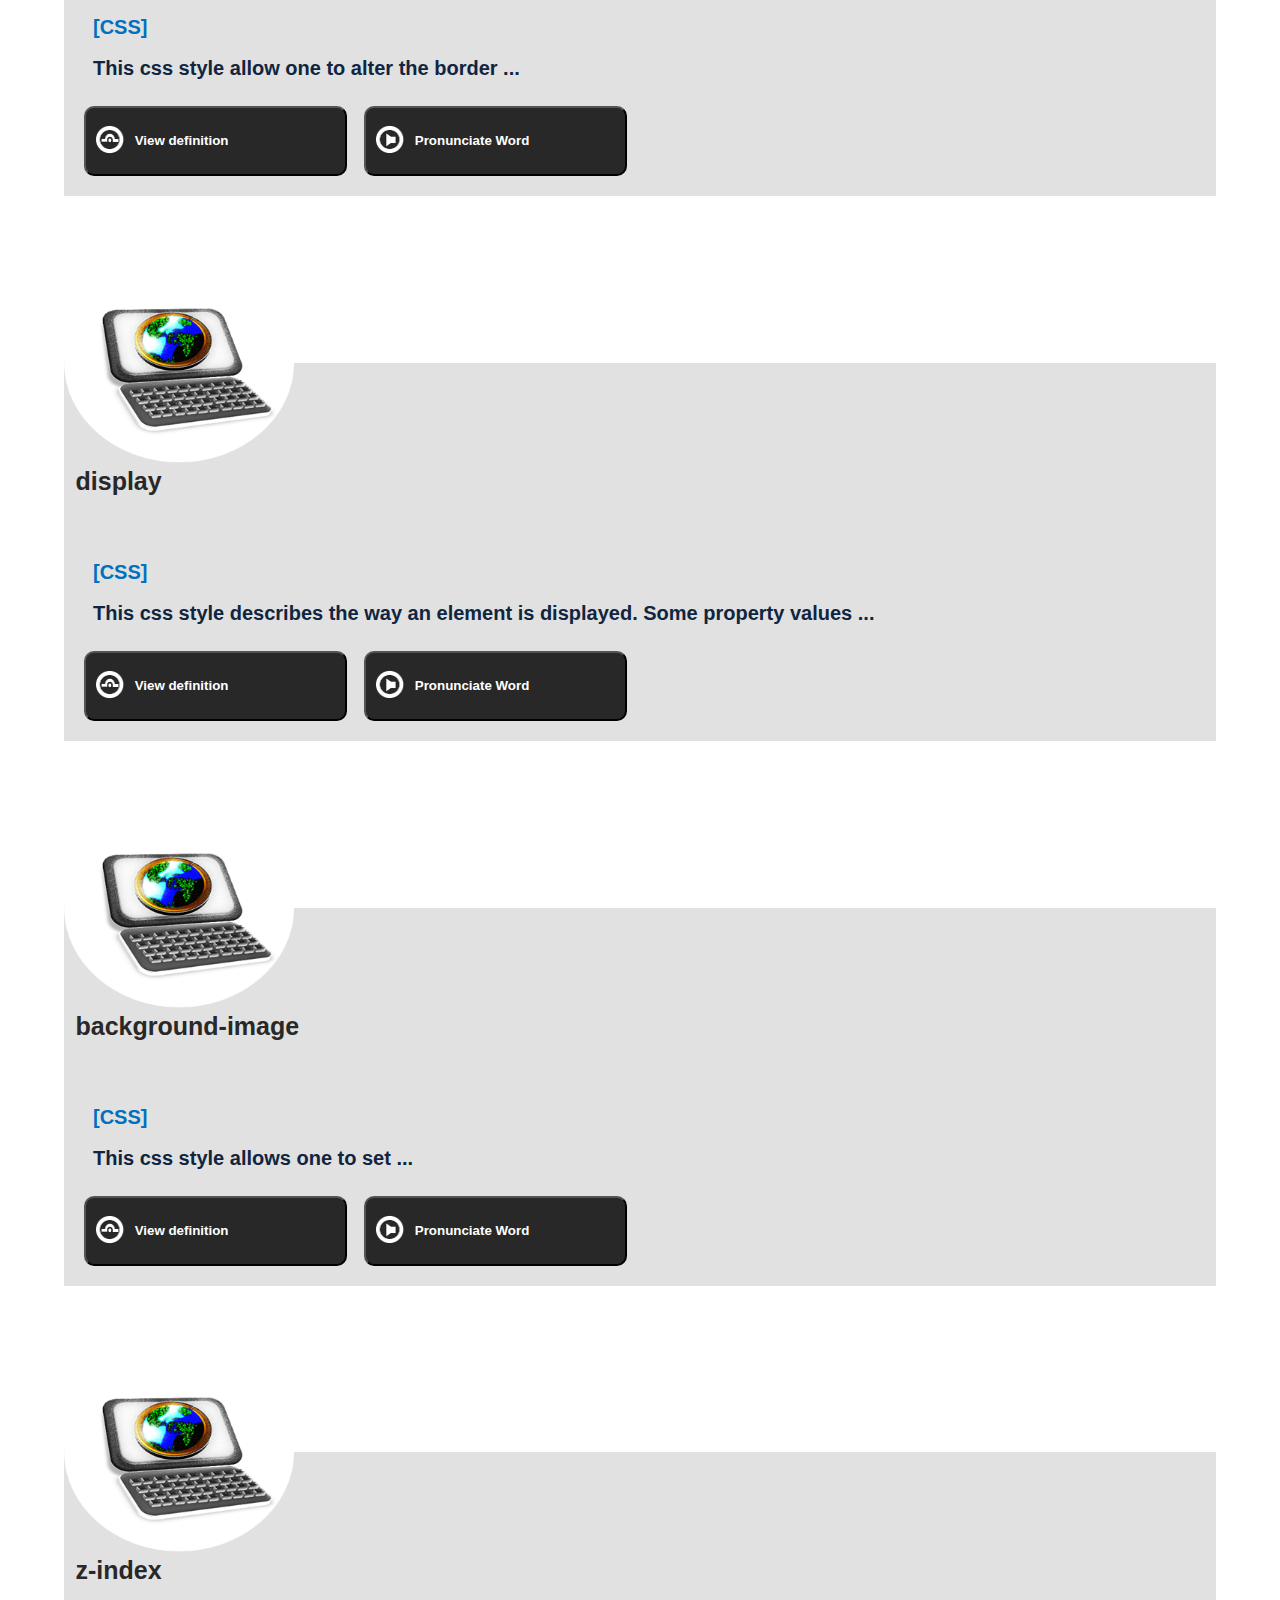
==== commit cc9150d7: "Added random definition feature" ====
--- a/index.html
+++ b/index.html
@@ -17,7 +17,6 @@
 	<link rel="stylesheet" href="components/footer/footer.css"/>
 	<link rel="stylesheet" href="components/footer_close/footer_close.css"/>
 	<link rel="stylesheet" href="components/pronounciation_settings/pronounciation_settings.css"/>
-	<link rel="stylesheet" href="components/request_new_word/request_new_word.css"/>
 
 	<script src="images/imageSources.js" type="text/javascript"></script>
     <script src="index.js" type="text/javascript"></script>
@@ -28,7 +27,6 @@
 	<script src="components/footer/footer.js" type="text/javascript"></script>
 	<script src="components/footer_close/footer_close.js" type="text/javascript"></script>
 	<script src="components/pronounciation_settings/pronounciation_settings.js" type="text/javascript"></script>
-	<script src="components/request_new_word/request_new_word.js" type="text/javascript"></script>
 	
 	
   
@@ -60,12 +58,6 @@
 			</script>
 		</div>
 
-		<div id = "request_a_word_id">
-			<script>
-				createRequestNewWord("request_a_word_id");
-			</script>
-		</div>
-
 		
 		
 		<div id = "home_page_id">
@@ -89,9 +81,9 @@
 					</button>
 
 					<button 
-						onclick = "show_modal(showStatus.show,page_setup_parameters[page_index.request_a_word].page_id)"
+							onclick = "generate_random_defintion()"
 					>
-							<img src = "images/alert_icon.png"/> <text>Request Word</text>
+							<img src = "images/alert_icon.png"/> <text>Random Word</text>
 					</button>
 				
 					<select onclick = "populate_programming_concepts(search_flags.search_all,document.getElementById('sort_criteria_dropdown_id').value);" id = "view_criteria">
--- a/index.css
+++ b/index.css
@@ -51,7 +51,7 @@
   float: left;
 }
 
-#pronounciation_settings_id,#request_a_word_id{
+#pronounciation_settings_id{
   display: none;
 }
 
